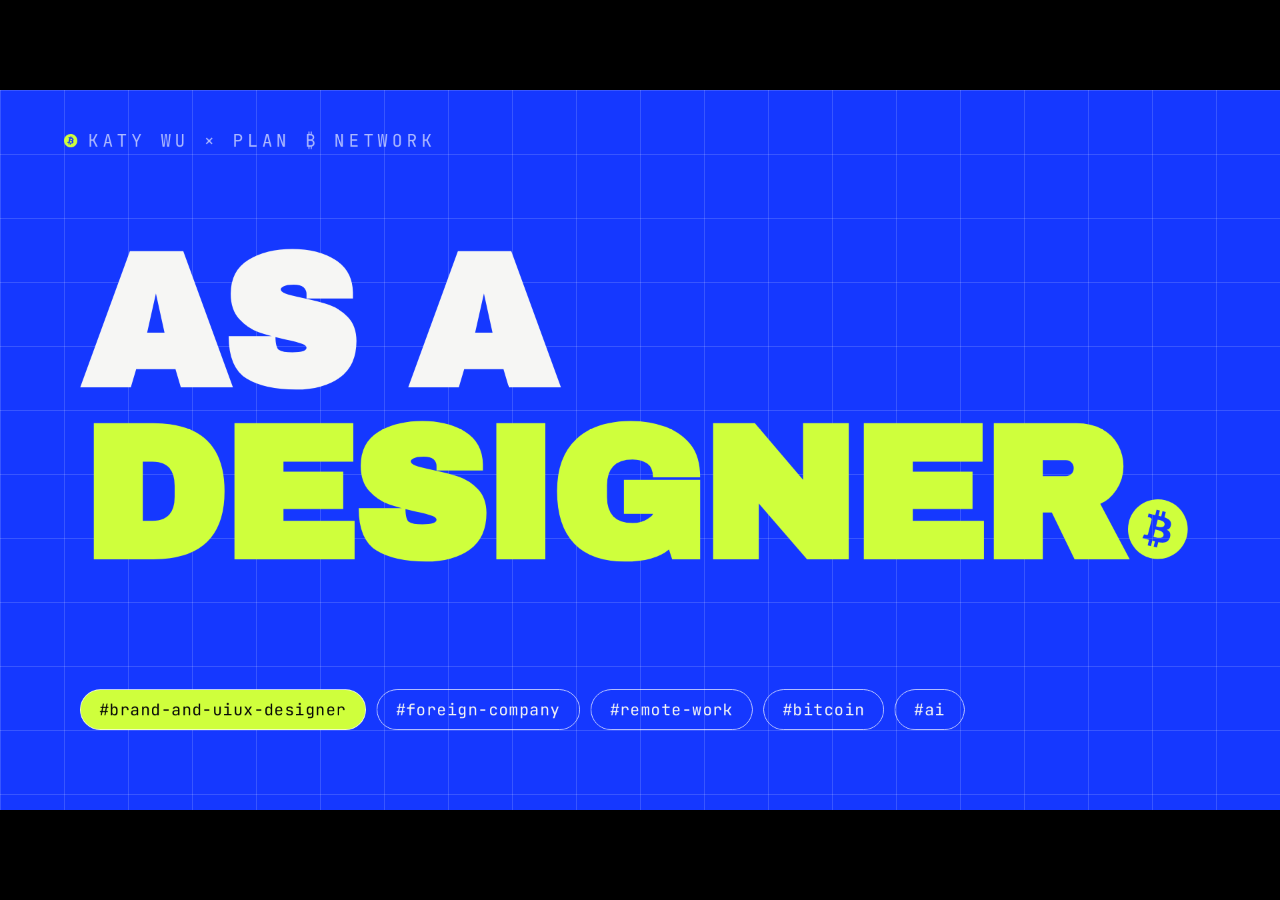
==== deck.html @ cfa52c99 "Slide 40: black background; tighten question line spacing Co-Authored-By: Claude Sonnet 4.6 <noreply" ====
<!DOCTYPE html><html lang="en"><head>


<meta charset="utf-8">
<title>Katy — University Talk</title>
<meta name="viewport" content="width=1920, initial-scale=1">
<link rel="preconnect" href="https://fonts.googleapis.com">
<link rel="preconnect" href="https://fonts.gstatic.com" crossorigin="">
<link href="https://fonts.googleapis.com/css2?family=Archivo:wght@400;500;600;700;800;900&amp;family=Archivo+Black&amp;family=Space+Grotesk:wght@400;500;600;700&amp;family=JetBrains+Mono:wght@400;500;600&amp;display=swap" rel="stylesheet">
<script src="deck-stage.js"></script>

<script type="application/json" id="speaker-notes">[
  "Cover. Hold a beat. 'Hey everyone — As a designer. That's the whole brief tonight.' Tags below = the map. ~30s.",
  "Self intro. BA TW → MA UK → PlanB. Brand + Web. Half my coworkers I've never met IRL. <90s.",
  "You've seen the work. Three pieces. Don't sell — just orient so they know what I mean later. ~60s.",
  "The map. Four chapters + closing. Q break at end of each. Set the contract.",
  "",
  "The logo question. Every family dinner. Rhetorical — hold a beat, let the audience feel it.",
  "台電 + 聶永真. NT$960K. It's not the logo — it's the rulebook. Leave time for the reaction.",
  "小米 + 原研哉. NT$8M. Square to round. Got roasted. Still — it's the system, not the shape.",
  "PlanB walkthrough. Remind: no photos please. Show real thing: colour, type, grid, photography.",
  "What I actually make — brand work only. Walk each row. Give examples from PlanB.",
  "Setup: UI / UX / UIUX — same or different? Let someone answer before revealing.",
  "The websites you use. Point at the four cards. 'Someone designed every one of these.'",
  "PlanB UIUX system. Component library, colour tokens, spacing. Show product UI.",
  "Project end to end. 7 steps. Point at each arrow: that's a meeting.",
  "Real project. Brief → concept → ship. Show the actual artefact.",
  "UIUX daily reality. 5 steps. Point 3 (engineer sync) usually gets a reaction.",
  "Relationship map. I'm in the centre. PM at top. All roads lead through the designer.",
  "Person 01 — PM. Most meetings, most opinions. Learn their taste first.",
  "Person 02 — Marketing. Loudest internal client. Always urgent. Template library is your peace.",
  "好看 ≠ 有用. High-traffic ugly vs beautiful no-click. Which would you ship?",
  "Person 03 — Engineers. Logic-first. Don't argue taste — argue data, function, outcome.",
  "Sandwich method. Demo both versions out loud. Pause — let them absorb.",
  "Ch.01 recap. Match chapter theme — what designers ACTUALLY do. Three lines. Read each, pause. Bridge to Ch.02.",
  "Q break Ch.01. ~5 min. Prompt: what surprised you most?",
  "",
  "Team scattered. Name the countries. 'Half my coworkers I've never met in person.' Let that land.",
  "Setup question. 'How good does your English actually need to be?' Pause. Let someone answer.",
  "Clear beats fluent. This is the relief slide. Precision over pretty sentences.",
  "3 tips. Walk each one. Tip 3 (How are you?) usually surprises people.",
  "",
  "The Good 01. You can push back. Frame it right — suggestion + reasoning.",
  "The Good 02. Work-life balance is real. 2am story gets a laugh.",
  "The Good 03. Treated as adult. Autonomy = responsibility. Both sides.",
  "The Hard 01. 'Sounds interesting' = fix this. Share the professor story.",
  "",
  "The Hard 02. Self-discipline. Log everything. Solutions, not problems.",
  "The Hard 03. Buffer deadlines. 'Soon' is not a time.",
  "Remote 3 types. Let students identify which they want.",
  "My day. Walk the timeline. 7 real hours but the schedule is yours.",
  "Quiz. Raise hands. 5 questions. No shame in any answer.",
  "Local vs foreign. No better or worse — only fit.",
  "Interview reality. Portfolio gets you in the room. Personality keeps you there.",
  "Red flags — both ways. You're interviewing them too.",
  "Treat yourself like a company. Always-on reputation. Bridge to Ch.03.",
  "Q break Ch.02. English, culture, remote life, interviews. 5-8 min.",
  "Ch.02 recap. Three takeaways. Bridge to Bitcoin.",
  "The price question. Rhetorical. Hold a beat.",
  "Bitcoin education. Not trading. Not financial advice. Full stop.",
  "Setup question. Can you learn Bitcoin there? Let someone guess.",
  "Yes — design forces it. You design what you must understand.",
  "Before/After. Honest. 'Enough to design, not enough to teach.'",
  "Design = translation. Bitcoin desperately needs this. All industries do.",
  "ELI5. Give the prompt out loud. Encourage them to use it tonight.",
  "Culture beats knowledge. Knowing their values beats knowing the protocol.",
  "Culture cards. Walk each card. The hate list usually gets a reaction.",
  "My real position. You don't need to love it. Curiosity is enough.",
  "Q break Ch.03. This one runs long. 5-8 min.",
  "Ch.03 recap. Three takeaways. Bridge to AI.",
  "The AI question. Setup. Every talk gets asked this.",
  "Augment not replace. This is the thesis. Let it breathe.",
  "Where AI appears. 4 areas. Give PlanB examples.",
  "Where AI doesn't go. Review still needs taste. Top 10% is yours.",
  "Companies move slow. Consistency requirement. Your personal stack is different.",
  "My workflow intro. Three buckets: image, video, web.",
  "Image before/after. Speed difference is the wow — hours to minutes.",
  "Image workflow. Claude → Freepik → Photoshop. Simple pipeline.",
  "Image tools. Key point: generated images can't be edited directly.",
  "Video before/after. Days to hours. Node-based is the unlock.",
  "Video workflow. Storyboard first. One node per scene.",
  "Video tools. Kling for motion. Record your own voice. Simple edit.",
  "Web before/after. Designer builds the whole site now.",
  "Web workflow. Three steps. Google Stitch → Claude Code → Figma.",
  "Claude Code steps. Order matters. Plan mode first — always.",
  "Skills + rules. No !important — future maintenance hell.",
  "Other tools. Claude.ai for drafts, Replit for deploy.",
  "Strong vs weak. The bottom 30% is AI. The top 10% is still you.",
  "Brand .md. This is the designer's leverage. Breaks the bad-slide loop.",
  "Taste is the moat. Curation, not generation. Let it sit.",
  "4 prompts. Read each out loud. Ask if anyone wants to try one now.",
  "Warning. The hard truth. Outsource thinking and you stop growing.",
  "If I were you. Pick three tools. Use them daily for one month.",
  "Q break Ch.04. Biggest Q break. 10 min. Don't rush it.",
  "Ch.04 recap. Three takeaways. Bridge to conclusion.",
  "22yo opener. Quiet slide. Slow down. Let the mood shift.",
  "Skills that compound. Money slide for career-minded students. Slow down here.",
  "Compound skills. Software depreciates. Thinking doesn't.",
  "Learn to write. Thinking receipt. Back to async rule.",
  "Build in public. Process not product. One share changes things.",
  "Be findable. Portfolio + presence + site. Google test.",
  "Kindness. Design world is small. Nobody goes far alone.",
  "Open Q&A. Ira Glass quote. Biggest permission to ask anything.",
  "Thank you. Sincere. No more slides after this. Let it breathe.",
  "Contact. Leave it up while you wrap. Invite them to reach out."
]</script>

<link rel="stylesheet" href="style.css">

<style id="deck-stage-print-page">@page { size: 1920px 1080px; margin: 0; } @media print { html, body { margin: 0 !important; padding: 0 !important; background: none !important; overflow: visible !important; height: auto !important; } * { -webkit-print-color-adjust: exact; print-color-adjust: exact; } }</style><link id="gfont-Manrope" rel="stylesheet" href="https://fonts.googleapis.com/css2?family=Manrope:wght@300;400;500;600;700&amp;display=swap"><link id="gfont-Rubik" rel="stylesheet" href="https://fonts.googleapis.com/css2?family=Rubik:wght@300;400;500;600;700&amp;display=swap"><link id="gfont-Noto-Sans" rel="stylesheet" href="https://fonts.googleapis.com/css2?family=Noto+Sans:wght@300;400;500;600;700&amp;display=swap"></head>

<body data-new-gr-c-s-check-loaded="14.1284.0" data-gr-ext-installed="" style="font-family: &quot;Noto Sans&quot;; cursor: crosshair; background-color: rgb(124, 50, 50);" data-cc-id="cc-1">
<deck-stage width="1920" height="1080" data-cc-id="cc-3">

<!-- ═══════════ 01 · COVER ═══════════ -->
<section class="blue cover" data-label="Cover" data-screen-label="01 Cover" data-om-validate="no_overflowing_text,no_overlapping_text,slide_sized_text" data-deck-slide="0" data-deck-active="">
  <div class="grid-tex"></div>
  <div class="hdr">
    <span class="mark">KATY WU × Plan ₿ Network</span>
    
  </div>
  <div class="body" data-cc-id="cc-2">
    <div style="flex:1;display:flex;flex-direction:column;justify-content:center;">
      <h1 class="display xl" style="margin-top:0;color:var(--ink);">
        AS A<br>
        <span class="hl">DESIGNER<svg viewBox="0 0 24 24" fill="currentColor" style="width:0.32em;height:0.32em;display:inline-block;vertical-align:baseline;margin-left:0.04em;"><path d="M23.638 14.904c-1.602 6.43-8.113 10.34-14.542 8.736C2.67 22.05-1.244 15.525.362 9.105 1.962 2.67 8.475-1.243 14.9.358c6.43 1.605 10.342 8.115 8.738 14.548v-.002zm-6.35-4.613c.24-1.59-.974-2.45-2.64-3.03l.54-2.153-1.315-.33-.525 2.107c-.345-.087-.705-.167-1.064-.25l.526-2.127-1.32-.33-.54 2.165c-.285-.067-.565-.132-.84-.2l-1.815-.45-.35 1.407s.975.225.955.236c.535.136.63.486.615.766l-1.477 5.92c-.075.166-.24.406-.614.314.015.02-.96-.24-.96-.24l-.66 1.51 1.71.426.93.242-.54 2.19 1.32.327.54-2.17c.36.1.705.19 1.05.273l-.51 2.154 1.32.33.545-2.19c2.24.427 3.93.257 4.64-1.774.57-1.637-.03-2.58-1.217-3.196.854-.193 1.5-.76 1.68-1.93h.01zm-3.01 4.22c-.404 1.64-3.157.75-4.05.53l.72-2.9c.896.23 3.757.67 3.33 2.37zm.41-4.24c-.37 1.49-2.662.735-3.405.55l.654-2.64c.744.18 3.137.524 2.75 2.084v.006z"/></svg></span>
      </h1>
    </div>
    <div>
      <div class="tagrow">
        <span class="tag on">#brand-and-uiux-designer</span>
        <span class="tag">#foreign-company</span>
        <span class="tag">#remote-work</span>
        <span class="tag">#bitcoin</span>
        <span class="tag">#ai</span>
      </div>
    </div>
  </div>

</section>

<!-- ═══════════ 02 · SELF INTRO ═══════════ -->
<section data-label="Self intro" data-screen-label="02 Self intro" data-om-validate="no_overflowing_text,no_overlapping_text,slide_sized_text" data-deck-slide="1">
  <div class="grid-dark"></div>
  <div class="hdr"><span class="mark">00 — WHO I AM</span></div>
  <div class="body">
    <h2 class="display sm" style="margin-top: 0;">
      HI, I'M <span class="hl">KATY.</span>
    </h2>
    <div style="flex:1; margin-top: 40px; display:flex; flex-direction:column; justify-content:space-between;">
      <div style="display: grid; grid-template-columns: 100px 1fr auto; gap: 0 40px; align-items: center; padding: 0; flex:1; border-bottom: 1.5px solid var(--rule-strong);">
        <span style="font-family:'JetBrains Mono',monospace; font-size:26px; letter-spacing:0.12em; color:var(--muted); text-transform:uppercase; width:72px; height:72px; border:2.5px solid var(--rule-strong); border-radius:12px; display:flex; align-items:center; justify-content:center; flex-shrink:0;">BA</span>
        <span style="font-family:'Archivo Black',sans-serif; font-size:52px; line-height:1; letter-spacing:-0.02em; text-transform:uppercase;">Digital Design / Commercial Design</span>
        <span style="display:flex; align-items:center; gap:14px; font-family:'JetBrains Mono',monospace; font-size:26px; letter-spacing:0.1em; color:var(--muted); text-transform:uppercase;"><span style="display:inline-block;width:40px;height:26px;flex-shrink:0;border-radius:3px;overflow:hidden;"><svg xmlns="http://www.w3.org/2000/svg" viewBox="0 0 30 20" width="100%" height="100%" preserveAspectRatio="xMidYMid meet"><rect width="30" height="20" fill="#FE0000"/><rect width="15" height="10" fill="#003580"/><polygon fill="#fff" points="7.5,1.5 8.04,2.97 9.25,1.97 8.99,3.52 10.53,3.25 9.53,4.46 11,5 9.53,5.54 10.53,6.75 8.99,6.49 9.25,8.03 8.04,7.03 7.5,8.5 6.96,7.03 5.75,8.03 6.02,6.49 4.47,6.75 5.47,5.54 4,5 5.47,4.46 4.47,3.25 6.02,3.52 5.75,1.97 6.96,2.97"/><circle cx="7.5" cy="5" r="2" fill="#fff"/></svg></span>Taiwan</span>
      </div>
      <div style="display: grid; grid-template-columns: 100px 1fr auto; gap: 0 40px; align-items: center; padding: 0; flex:1; border-bottom: 1.5px solid var(--green);">
        <span style="font-family:'JetBrains Mono',monospace; font-size:26px; letter-spacing:0.12em; color:var(--muted); text-transform:uppercase; width:72px; height:72px; border:2.5px solid var(--rule-strong); border-radius:12px; display:flex; align-items:center; justify-content:center; flex-shrink:0;">MA</span>
        <span style="font-family:'Archivo Black',sans-serif; font-size:52px; line-height:1; letter-spacing:-0.02em; text-transform:uppercase;">Graphic Design</span>
        <span style="display:flex; align-items:center; gap:14px; font-family:'JetBrains Mono',monospace; font-size:26px; letter-spacing:0.1em; color:var(--muted); text-transform:uppercase;"><span style="display:inline-block;width:40px;height:26px;flex-shrink:0;border-radius:3px;overflow:hidden;"><svg xmlns="http://www.w3.org/2000/svg" viewBox="0 0 60 30" width="100%" height="100%" preserveAspectRatio="xMidYMid meet"><defs><clipPath id="uj1"><path d="M30,15h30v15zv15h-30zh-30v-15zv-15h30z"/></clipPath></defs><rect width="60" height="30" fill="#012169"/><path d="M0,0l60,30M60,0L0,30" stroke="#fff" stroke-width="6"/><path d="M0,0l60,30M60,0L0,30" stroke="#C8102E" stroke-width="4" clip-path="url(#uj1)"/><path d="M30,0v30M0,15h60" stroke="#fff" stroke-width="10"/><path d="M30,0v30M0,15h60" stroke="#C8102E" stroke-width="6"/></svg></span>UK</span>
      </div>
      <div style="display: grid; grid-template-columns: 100px 1fr auto; gap: 0 40px; align-items: center; padding: 0; flex:1; border-bottom: 1.5px solid var(--rule-strong);">
        <span style="font-family:'JetBrains Mono',monospace; font-size:26px; letter-spacing:0.12em; color:var(--muted); text-transform:uppercase; width:72px; height:72px; border:2.5px solid var(--rule-strong); border-radius:12px; display:flex; align-items:center; justify-content:center; flex-shrink:0;">01</span>
        <span style="font-family:'Archivo Black',sans-serif; font-size:52px; line-height:1; letter-spacing:-0.02em; text-transform:uppercase;">Brand and UIUX Designer</span>
        <img src="assets/p2-1.svg" style="height:36px;">
      </div>
      <div style="display: grid; grid-template-columns: 100px 1fr auto; gap: 0 40px; align-items: center; padding: 0; flex:1;">
        <span style="font-family:'JetBrains Mono',monospace; font-size:26px; letter-spacing:0.12em; color:var(--green); text-transform:uppercase; width:72px; height:72px; border:2.5px solid var(--green); border-radius:12px; display:flex; align-items:center; justify-content:center; flex-shrink:0;">Now</span>
        <span style="font-family:'Archivo Black',sans-serif; font-size:52px; line-height:1; letter-spacing:-0.02em; text-transform:uppercase;">Designer</span>
        <img src="assets/p2-2.svg" style="height:36px;">
      </div>
    </div>
  </div>

</section>


<!-- ═══════════ 03 · YOU'VE SEEN THE WORK ═══════════ -->
<section data-label="The work" data-screen-label="03 The work" data-om-validate="no_overflowing_text,no_overlapping_text,slide_sized_text">
  <div class="grid-dark"></div>
  <div class="hdr"><span class="mark">00 — RECENT WORK</span></div>
  <div class="body">
    <h2 class="display sm" style="margin-top: 28px;">
      MAYBE YOU'VE SEEN<br>
      THE <span class="hl">WORK.</span>
    </h2>
    <div style="margin-top:40px; border-radius:12px; overflow:hidden;">
      <img src="assets/p3.png" style="width:100%; height:auto; display:block;">
    </div>
  </div>

</section>

<!-- ═══════════ 04 · FIVE TAGS / MAP ═══════════ -->
<section data-label="Map" data-screen-label="04 Map" data-om-validate="no_overflowing_text,no_overlapping_text,slide_sized_text" data-deck-slide="2">
  <div class="grid-dark"></div>
  <div class="hdr"><span class="mark">00 — MAP</span></div>
  <div class="body">
    <h2 class="display" style="margin-top: 0; font-size: 130px;">
      THE <span class="hl">MAP.</span>
    </h2>
    <div class="cards c3" style="margin-top: 32px; flex: 1; grid-template-rows: 1fr 1fr; align-items: stretch;">
      <div class="card" style="align-items:center; text-align:center; justify-content:center;"><div class="n">/ CH 01</div><h4 style="font-size:52px;">What Designer<br>actually do?</h4></div>
      <div class="card" style="align-items:center; text-align:center; justify-content:center;"><div class="n">/ CH 02</div><h4 style="font-size:52px;">Foreign Company &amp; Remote Work</h4></div>
      <div class="card" style="align-items:center; text-align:center; justify-content:center;"><div class="n">/ CH 03</div><h4 style="font-size:52px;">Bitcoin</h4></div>
      <div class="card" style="align-items:center; text-align:center; justify-content:center;"><div class="n">/ CH 04</div><h4 style="font-size:52px;">AI</h4></div>
      <div class="card" style="align-items:center; text-align:center; justify-content:center;"><div class="n">/ CH 05</div><h4 style="font-size:52px;">Conclusion</h4></div>
      <div class="card" style="background: var(--green); border-color: var(--green); align-items:center; text-align:center; justify-content:center;">
        <div class="n" style="color: var(--black); opacity: 0.7;">/ Q&amp;A</div>
        <h4 style="color: var(--black); font-size:52px;">After each chapter</h4>
      </div>
    </div>
  </div>

</section>


<!-- ═══════════ 05 · CH01 DIVIDER ═══════════ -->
<section class="blue divider" data-label="Ch01 Divider" data-screen-label="05 Ch01 — Brand &amp; UIUX" data-om-validate="no_overflowing_text,no_overlapping_text,slide_sized_text">
  <div class="grid-tex"></div>
  <div class="hdr"><span class="mark">CH 01 — BRAND &amp; UIUX DESIGNER</span></div>
  <div class="body" style="padding-top:140px; padding-bottom:140px;">
    <div class="big-num" style="font-size:380px;">01</div>
    <h2 class="big-ti" style="font-size:170px;">What Designer<br><span class="hl">actually do?</span></h2>
  </div>
</section>

<!-- ═══════════ 06 · SO YOU MAKE LOGOS ═══════════ -->
<section data-label="So you make logos" data-screen-label="06 So you make logos" data-om-validate="no_overflowing_text,no_overlapping_text,slide_sized_text">
  <div class="grid-dark"></div>
  <div class="hdr"><span class="mark">01 — BRAND DESIGNER</span></div>
  <div class="body" style="justify-content:center;">
    <div class="quote">"So… you make <span class="hl">logos?"</span></div>
    <div class="quote-attr">If you think brand is only a logo — let me show you two real examples.</div>
  </div>
</section>

<!-- ═══════════ 07 · 台電 REBRAND ═══════════ -->
<section data-label="Taiwan Power rebrand" data-screen-label="07 台電 rebrand" data-om-validate="no_overflowing_text,no_overlapping_text,slide_sized_text">
  <div class="grid-dark"></div>
  <div class="hdr"><span class="mark">01 — CASE STUDY 01</span></div>
  <div class="body">
    <div class="twocol" style="margin-top:0; flex:1; align-items:center;">
      <div style="aspect-ratio:4/3; border-radius:8px; overflow:hidden;">
        <img src="assets/p8.jpg" style="width:100%; height:100%; object-fit:cover; display:block; transform:scale(1.3); transform-origin:center center;">
      </div>
      <div style="display:flex; flex-direction:column; justify-content:center; gap:16px;">
        <div style="font-family:'JetBrains Mono',monospace; font-size:26px; letter-spacing:0.2em; color:var(--muted); text-transform:uppercase;">Taiwan Power Company</div>
        <h3 style="font-family:'Archivo Black',sans-serif; font-size:90px; line-height:0.92; letter-spacing:-0.03em; margin:0; text-transform:uppercase;">聶永真</h3>
        <div style="font-family:'Archivo Black',sans-serif; font-size:64px; line-height:1; letter-spacing:-0.02em; color:var(--green);">NT$960,000</div>
        <p style="font-size:30px; line-height:1.4; color:var(--muted); max-width:680px;">People are still arguing about this — why does changing a typeface cost that much?</p>
      </div>
    </div>
  </div>
</section>

<!-- ═══════════ 08 · 小米 REBRAND ═══════════ -->
<section data-label="Xiaomi rebrand" data-screen-label="08 小米 rebrand" data-om-validate="no_overflowing_text,no_overlapping_text,slide_sized_text">
  <div class="grid-dark"></div>
  <div class="hdr"><span class="mark">01 — CASE STUDY 02</span></div>
  <div class="body">
    <div class="twocol" style="margin-top:0; flex:1; align-items:center;">
      <div style="aspect-ratio:4/3; border-radius:8px; overflow:hidden;">
        <img src="assets/p9.jpg" style="width:100%; height:100%; object-fit:cover; display:block;">
      </div>
      <div style="display:flex; flex-direction:column; justify-content:center; gap:16px;">
        <div style="font-family:'JetBrains Mono',monospace; font-size:26px; letter-spacing:0.2em; color:var(--muted); text-transform:uppercase;">Xiaomi</div>
        <h3 style="font-family:'Archivo Black',sans-serif; font-size:90px; line-height:0.92; letter-spacing:-0.03em; margin:0; text-transform:uppercase;">原研哉</h3>
        <div style="font-family:'Archivo Black',sans-serif; font-size:64px; line-height:1; letter-spacing:-0.02em; color:var(--green);">NT$8,000,000</div>
        <p style="font-size:30px; line-height:1.4; color:var(--muted); max-width:680px;">You went from a square to a rounded corner and charged NT$8,000,000 — nobody understands why.</p>
      </div>
    </div>
  </div>
</section>

<!-- ═══════════ 09 · PLANB BRAND WALKTHROUGH ═══════════ -->
<section data-label="PlanB brand walkthrough" data-screen-label="09 PlanB brand" data-om-validate="no_overflowing_text,no_overlapping_text,slide_sized_text">
  <div class="grid-dark"></div>
  <div class="hdr"><span class="mark">01 — PLAN ₿ NETWORK</span></div>
  <div class="body">
    <h2 class="display sm" style="margin-top:0;">Plan <span class="hl">₿</span> Brand System</h2>
    <div style="flex:1; min-height:0; margin-top:32px; border-radius:12px; overflow:hidden;">
      <img src="assets/p10.png" style="width:100%; height:100%; object-fit:cover; display:block;">
    </div>
  </div>
</section>

<!-- ═══════════ 10 · WHAT I ACTUALLY MAKE ═══════════ -->
<section data-label="What I actually make" data-screen-label="10 What I actually make" data-om-validate="no_overflowing_text,no_overlapping_text,slide_sized_text">
  <div class="grid-dark"></div>
  <div class="hdr"><span class="mark">01 — BRAND DESIGNER</span></div>
  <div class="body">
    <h2 class="display sm" style="margin-top:0;">What I actually <span class="hl">make.</span></h2>
    <div style="flex:1; margin-top:36px; border-top:1.5px solid var(--rule-strong); display:grid; grid-template-columns:1fr 1fr; grid-template-rows:repeat(3,1fr);">
      <div style="padding:32px 40px 32px 0; border-bottom:1.5px solid var(--rule); border-right:1.5px solid var(--rule); display:flex; align-items:center;">
        <span style="font-family:'Archivo Black',sans-serif; font-size:52px; line-height:1; letter-spacing:-0.015em; text-transform:uppercase;"><span class="hl">Brand guidelines（LOGO）</span></span>
      </div>
      <div style="padding:32px 0 32px 60px; border-bottom:1.5px solid var(--rule); display:flex; align-items:center;">
        <span style="font-family:'Archivo Black',sans-serif; font-size:52px; line-height:1; letter-spacing:-0.015em; text-transform:uppercase;"><span class="hl">Poster &amp; flyer</span></span>
      </div>
      <div style="padding:32px 40px 32px 0; border-bottom:1.5px solid var(--rule); border-right:1.5px solid var(--rule); display:flex; align-items:center;">
        <span style="font-family:'Archivo Black',sans-serif; font-size:52px; line-height:1; letter-spacing:-0.015em; text-transform:uppercase;"><span class="hl">Banner &amp; social</span></span>
      </div>
      <div style="padding:32px 0 32px 60px; border-bottom:1.5px solid var(--rule); display:flex; align-items:center;">
        <span style="font-family:'Archivo Black',sans-serif; font-size:52px; line-height:1; letter-spacing:-0.015em; text-transform:uppercase;"><span class="hl">Presentation deck</span></span>
      </div>
      <div style="padding:32px 40px 32px 0; border-right:1.5px solid var(--rule); display:flex; align-items:center;">
        <span style="font-family:'Archivo Black',sans-serif; font-size:52px; line-height:1; letter-spacing:-0.015em; text-transform:uppercase;">Illustration</span>
      </div>
      <div style="padding:32px 0 32px 60px; display:flex; align-items:center;">
        <span style="font-family:'Archivo Black',sans-serif; font-size:52px; line-height:1; letter-spacing:-0.015em; text-transform:uppercase;">Campaign visual</span>
      </div>
    </div>
  </div>
</section>

<!-- ═══════════ 11 · UIUX QUESTION ═══════════ -->
<section data-label="UIUX question" data-screen-label="11 UIUX?" data-om-validate="no_overflowing_text,no_overlapping_text,slide_sized_text">
  <div class="grid-dark"></div>
  <div class="hdr"><span class="mark">01 — UIUX DESIGNER</span></div>
  <div class="body" style="justify-content:center;">
    <div class="quote">What does a <span class="hl">UIUX</span><br>designer actually do?</div>
    <div class="quote-attr"></div>
  </div>
</section>


<!-- ═══════════ 12 · WEB PAGES ═══════════ -->
<section data-label="Web pages you see" data-screen-label="12 Web pages" data-om-validate="no_overflowing_text,no_overlapping_text,slide_sized_text">
  <div class="grid-dark"></div>
  <div class="hdr"><span class="mark">01 — UIUX DESIGNER</span></div>
  <div class="body">
    <h2 class="display sm" style="margin-top:0;">The web you <span class="hl">use every day.</span></h2>
    <div style="flex:1; margin-top:36px; display:grid; grid-template-columns:1fr 1fr; gap:24px;">
      <div style="border-radius:12px; overflow:hidden;">
        <img src="assets/p12-1.png" style="width:100%; height:100%; object-fit:contain; background:#050607; display:block;">
      </div>
      <div style="border-radius:12px; overflow:hidden;">
        <img src="assets/p12-2.png" style="width:100%; height:100%; object-fit:contain; background:#050607; display:block;">
      </div>
    </div>
  </div>
</section>
<!-- ═══════════ 13 · PLANB UIUX SYSTEM ═══════════ -->
<section data-label="PlanB UIUX system" data-screen-label="13 PlanB UIUX" data-om-validate="no_overflowing_text,no_overlapping_text,slide_sized_text">
  <div class="grid-dark"></div>
  <div class="hdr"><span class="mark">01 — DESIGN SYSTEM</span></div>
  <div class="body">
    <h2 class="display sm" style="margin-top:0;">Plan <span class="hl">₿</span> Design System</h2>
    <div style="flex:1; margin-top:32px; border-radius:12px; overflow:hidden;">
      <img src="assets/p13.png" style="width:100%; height:100%; object-fit:contain; background:#050607; display:block;">
    </div>
  </div>
</section>

<!-- ═══════════ 14 · UIUX DAILY WORK ═══════════ -->
<section data-label="UIUX daily work" data-screen-label="14 UIUX daily" data-om-validate="no_overflowing_text,no_overlapping_text,slide_sized_text">
  <div class="grid-dark"></div>
  <div class="hdr"><span class="mark">01 — UIUX DESIGNER</span></div>
  <div class="body">
    <h2 class="display sm" style="margin-top:0;">What I actually <span class="hl">do.</span></h2>
    <div style="flex:1; margin-top:36px; border-top:1.5px solid var(--rule-strong); display:grid; grid-template-columns:1fr 1fr; grid-template-rows:repeat(3,1fr);">
      <div style="padding:32px 40px 32px 0; border-bottom:1.5px solid var(--rule); border-right:1.5px solid var(--rule); display:flex; align-items:center;">
        <span style="font-family:'Archivo Black',sans-serif; font-size:52px; line-height:1; letter-spacing:-0.015em; text-transform:uppercase;"><span class="hl">App &amp; web design</span></span>
      </div>
      <div style="padding:32px 0 32px 60px; border-bottom:1.5px solid var(--rule); display:flex; align-items:center;">
        <span style="font-family:'Archivo Black',sans-serif; font-size:52px; line-height:1; letter-spacing:-0.015em; text-transform:uppercase;"><span class="hl">Prototype</span></span>
      </div>
      <div style="padding:32px 40px 32px 0; border-bottom:1.5px solid var(--rule); border-right:1.5px solid var(--rule); display:flex; align-items:center;">
        <span style="font-family:'Archivo Black',sans-serif; font-size:52px; line-height:1; letter-spacing:-0.015em; text-transform:uppercase;"><span class="hl">Visual design</span></span>
      </div>
      <div style="padding:32px 0 32px 60px; border-bottom:1.5px solid var(--rule); display:flex; align-items:center;">
        <span style="font-family:'Archivo Black',sans-serif; font-size:52px; line-height:1; letter-spacing:-0.015em; text-transform:uppercase;">Dev handoff</span>
      </div>
      <div style="padding:32px 40px 32px 0; border-right:1.5px solid var(--rule); display:flex; align-items:center;">
        <span style="font-family:'Archivo Black',sans-serif; font-size:52px; line-height:1; letter-spacing:-0.015em; text-transform:uppercase;">User testing</span>
      </div>
      <div style="padding:32px 0 32px 60px; display:flex; align-items:center;">
        <span style="font-family:'Archivo Black',sans-serif; font-size:52px; line-height:1; letter-spacing:-0.015em; text-transform:uppercase;">Ship &amp; track</span>
      </div>
    </div>
  </div>
</section>


<!-- ═══════════ 15 · PROJECT END TO END ═══════════ -->
<section data-label="Project end to end" data-screen-label="15 Project end to end" data-om-validate="no_overflowing_text,no_overlapping_text,slide_sized_text">
  <div class="grid-dark"></div>
  <div class="hdr"><span class="mark">01 — PROJECT FLOW</span></div>
  <div class="body">
    <h2 class="display sm" style="margin-top:0;">A project, <span class="hl">end to end.</span></h2>
    <div style="flex:1; display:flex; flex-direction:column; justify-content:center; gap:48px; margin-top:20px;">
      <div class="timeline">
        <div class="step"><div class="s-n">01</div><h5>Brief</h5><p>Goal, audience, constraints</p></div>
        <div class="step"><div class="s-n">02</div><h5>Research</h5><p>Patterns, competitors, user context</p></div>
        <div class="step"><div class="s-n">03</div><h5>Concepts</h5><p>2–3 directions, rough and fast</p></div>
        <div class="step"><div class="s-n">04</div><h5>Review</h5><p>Present to PM, collect feedback</p></div>
        <div class="step"><div class="s-n">05</div><h5>Iterate</h5><p>Refine, tighten details</p></div>
        <div class="step highlight"><div class="s-n">06</div><h5>Ship</h5><p>Handoff to dev, go live</p></div>
        <div class="step"><div class="s-n">07</div><h5>Measure</h5><p>Track metrics, feed back in</p></div>
      </div>
      <div style="font-family:'JetBrains Mono',monospace; font-size:26px; letter-spacing:0.14em; color:var(--muted); text-transform:uppercase;">"every arrow is a meeting."</div>
    </div>
  </div>
</section>

<!-- ═══════════ 16 · REAL PROJECT EXAMPLE ═══════════ -->
<section data-label="Real project example" data-screen-label="16 Real project" data-om-validate="no_overflowing_text,no_overlapping_text,slide_sized_text">
  <div class="grid-dark"></div>
  <div class="hdr"><span class="mark">01 — CASE STUDY</span></div>
  <div class="body">
    <h2 class="display sm" style="margin-top:0;">A real <span class="hl">project.</span></h2>
    <div style="flex:1; margin-top:32px; display:grid; grid-template-columns:repeat(4,1fr); gap:16px;">
      <div style="background:linear-gradient(135deg,#0d0d0d,#111); border:1.5px solid var(--green); border-radius:8px; display:flex; flex-direction:column; padding:28px; gap:24px;">
        <span style="font-family:'JetBrains Mono',monospace; font-size:20px; letter-spacing:.14em; color:var(--green); text-transform:uppercase; flex-shrink:0;">Brief</span>
        <div style="flex:1; display:flex; align-items:center;">
          <p style="font-family:'Space Grotesk',sans-serif; font-size:26px; line-height:1.5; color:var(--ink);">Make a course thumbnail for a bitcoin mining course for beginners</p>
        </div>
      </div>
      <div style="background:linear-gradient(135deg,#0d0d0d,#111); border:1.5px solid var(--rule); border-radius:8px; display:flex; flex-direction:column; padding:28px; gap:16px; overflow:hidden;">
        <span style="font-family:'JetBrains Mono',monospace; font-size:20px; letter-spacing:.14em; color:var(--muted); text-transform:uppercase; flex-shrink:0;">Concept</span>
        <div style="flex:1; min-height:0; overflow:hidden; border-radius:4px;">
          <img src="assets/p16-1.png" style="width:100%; height:100%; object-fit:contain; background:#050607; display:block;">
        </div>
      </div>
      <div style="background:linear-gradient(135deg,#0d0d0d,#111); border:1.5px solid var(--rule); border-radius:8px; display:flex; flex-direction:column; padding:28px; gap:16px; overflow:hidden;">
        <span style="font-family:'JetBrains Mono',monospace; font-size:20px; letter-spacing:.14em; color:var(--muted); text-transform:uppercase; flex-shrink:0;">Iterate</span>
        <div style="flex:1; min-height:0; overflow:hidden; border-radius:4px;">
          <img src="assets/p16-2.png" style="width:100%; height:100%; object-fit:contain; background:#050607; display:block;">
        </div>
      </div>
      <div style="background:rgba(207,255,60,0.06); border:1.5px solid var(--green); border-radius:8px; display:flex; flex-direction:column; padding:28px; gap:16px; overflow:hidden;">
        <span style="font-family:'JetBrains Mono',monospace; font-size:20px; letter-spacing:.14em; color:var(--green); text-transform:uppercase; flex-shrink:0;">Ship</span>
        <div style="flex:1; min-height:0; overflow:hidden; border-radius:4px;">
          <img src="assets/p16-3.png" style="width:100%; height:100%; object-fit:contain; background:rgba(207,255,60,0.02); display:block;">
        </div>
      </div>
    </div>
  </div>
</section>
<!-- ═══════════ 17 · WHO I TALK TO ═══════════ -->
<section class="blue" data-label="Who I talk to" data-screen-label="17 Who I talk to" data-om-validate="no_overflowing_text,no_overlapping_text,slide_sized_text">
  <div class="grid-tex"></div>
  <div class="hdr"><span class="mark">01 — STAKEHOLDERS</span></div>
  <div class="body">
    <h2 class="display sm" style="margin-top:0; color:var(--ink);">Who I talk to <span class="hl">all day.</span></h2>
    <div class="talkmap">
      <div class="me">ME</div>
      <div class="node n1"><span class="role">Product<br>Manager</span></div>
      <div class="node n2" style="right:12%;"><span class="role">Web<br>Team</span></div>
      <div class="node n3" style="left:12%;"><span class="role">Marketing<br>Team</span></div>
      <div class="node n4" style="right:12%;"><span class="role">Engineers</span></div>
      <div class="node n5" style="left:12%;"><span class="role">Content &amp;<br>Partners</span></div>
      <div class="node n6"><span class="role">Other<br>Leads</span></div>
    </div>
  </div>
</section>

<!-- ═══════════ 18 · PERSON 01 — PM ═══════════ -->
<section data-label="Person 01 PM" data-screen-label="18 Person 01 — PM" data-om-validate="no_overflowing_text,no_overlapping_text,slide_sized_text">
  <div class="grid-dark"></div>
  <div class="hdr"><span class="mark">01 — STAKEHOLDERS</span></div>
  <div class="body" style="justify-content:center;">
    <div style="font-family:'JetBrains Mono',monospace; font-size:26px; letter-spacing:0.22em; color:var(--muted); text-transform:uppercase; margin-bottom:32px;">Person 01</div>
    <h2 class="display sm">Product <span class="hl">Manager</span></h2>
    <div style="width:80px; height:3px; background:var(--rule-strong); margin:44px 0;"></div>
    <p style="font-family:'Archivo Black',sans-serif; font-size:48px; line-height:1.15; letter-spacing:-0.02em; text-transform:uppercase; max-width:1200px;">Your <span class="hl">most important</span> working relationship. Learn their <span class="hl">taste</span> before anything else.</p>
  </div>
</section>

<!-- ═══════════ 19 · PERSON 02 — MARKETING ═══════════ -->
<section data-label="Person 02 Marketing" data-screen-label="19 Person 02 — Marketing" data-om-validate="no_overflowing_text,no_overlapping_text,slide_sized_text">
  <div class="grid-dark"></div>
  <div class="hdr"><span class="mark">01 — STAKEHOLDERS</span></div>
  <div class="body" style="justify-content:center;">
    <div style="font-family:'JetBrains Mono',monospace; font-size:26px; letter-spacing:0.22em; color:var(--muted); text-transform:uppercase; margin-bottom:32px;">Person 02</div>
    <h2 class="display sm"><span class="hl">Marketing</span></h2>
    <div style="width:80px; height:3px; background:var(--rule-strong); margin:44px 0;"></div>
    <p style="font-family:'Archivo Black',sans-serif; font-size:48px; line-height:1.15; letter-spacing:-0.02em; text-transform:uppercase; max-width:1200px;">Loudest internal client. Always urgent. A shared template library is your peace treaty.</p>
  </div>
</section>

<!-- ═══════════ 20 · ENGLISH QUESTION ═══════════ -->
<section data-label="Looks vs works" data-screen-label="20 好看≠有用" data-om-validate="no_overflowing_text,no_overlapping_text,slide_sized_text">
  <div class="grid-dark"></div>
  <div class="hdr"><span class="mark">01 — DESIGN THINKING</span></div>
  <div class="body">
    <h2 class="display sm" style="margin-top:0;">Looks good <span class="hl">≠</span> works.</h2>
    <div class="twocol" style="margin-top:40px; flex:1; align-items:stretch;">
      <div style="display:flex; flex-direction:column; gap:0;">
        <div style="font-family:'Archivo Black',sans-serif; font-size:36px; letter-spacing:-0.01em; text-transform:uppercase; color:var(--green); text-align:center;">High traffic. Converts.</div>
        <div style="flex:1; min-height:0; border-radius:8px; overflow:hidden; display:flex; align-items:center; justify-content:center; background:#0d0d0d;">
          <img src="assets/p20-1.png" style="max-width:100%; max-height:100%; object-fit:contain; display:block;">
        </div>
      </div>
      <div style="display:flex; flex-direction:column; gap:0;">
        <div style="font-family:'Archivo Black',sans-serif; font-size:36px; letter-spacing:-0.01em; text-transform:uppercase; color:var(--muted); text-align:center;">Looks great. Nobody clicks.</div>
        <div style="flex:1; min-height:0; border-radius:8px; overflow:hidden; display:flex; align-items:center; justify-content:center; background:#0d0d0d;">
          <img src="assets/p20-2.png" style="max-width:75%; max-height:75%; object-fit:contain; display:block;">
        </div>
      </div>
    </div>
  </div>
</section>

<!-- ═══════════ 21 · PERSON 03 — ENGINEERS ═══════════ -->
<section data-label="Person 03 Engineers" data-screen-label="21 Person 03 — Engineers" data-om-validate="no_overflowing_text,no_overlapping_text,slide_sized_text">
  <div class="grid-dark"></div>
  <div class="hdr"><span class="mark">01 — STAKEHOLDERS</span></div>
  <div class="body" style="justify-content:center;">
    <div style="font-family:'JetBrains Mono',monospace; font-size:26px; letter-spacing:0.22em; color:var(--muted); text-transform:uppercase; margin-bottom:32px;">Person 03</div>
    <h2 class="display sm"><span class="hl">Engineers</span></h2>
    <div style="width:80px; height:3px; background:var(--rule-strong); margin:44px 0;"></div>
    <p style="font-family:'Archivo Black',sans-serif; font-size:48px; line-height:1.15; letter-spacing:-0.02em; text-transform:uppercase; max-width:1200px;">Don't argue taste. Argue data, function, and outcome. Logic-first brains respect logic-first reasoning.</p>
  </div>
</section>

<!-- ═══════════ 22 · SANDWICH METHOD ═══════════ -->
<section data-label="Sandwich method" data-screen-label="22 Sandwich method" data-om-validate="no_overflowing_text,no_overlapping_text,slide_sized_text">
  <div class="grid-dark"></div>
  <div class="hdr"><span class="mark">01 — COMMUNICATION</span></div>
  <div class="body">
    <div style="font-family:'JetBrains Mono',monospace; font-size:26px; letter-spacing:0.2em; color:var(--muted); text-transform:uppercase; margin-bottom:20px;">Sandwich Method — 三明治溝通法</div>
    <h2 class="display sm" style="margin-top:0;">Good. Bad. <span class="hl">Good.</span></h2>
    <div class="twocol" style="margin-top:130px; flex:1; align-items:stretch;">
      <div style="border-top:3px solid var(--green); padding-top:32px; display:flex; flex-direction:column; gap:20px;">
        <div style="font-family:'JetBrains Mono',monospace; font-size:24px; letter-spacing:0.2em; color:var(--green); text-transform:uppercase;">/ With Manager</div>
        <p style="font-family:'Space Grotesk',sans-serif; font-size:32px; line-height:1.55; color:var(--ink);">"I like this direction — but I'm worried the icon will confuse users. Want me to try adding a label below?"</p>
      </div>
      <div style="border-top:3px solid var(--green); padding-top:32px; display:flex; flex-direction:column; gap:20px;">
        <div style="font-family:'JetBrains Mono',monospace; font-size:24px; letter-spacing:0.2em; color:var(--green); text-transform:uppercase;">/ With Engineer</div>
        <p style="font-family:'Space Grotesk',sans-serif; font-size:32px; line-height:1.55; color:var(--ink);">"This component is clean — but on mobile it'll squeeze. Want to split the padding into two tokens?"</p>
      </div>
    </div>
  </div>
</section>

<!-- ═══════════ 23 · Q BREAK CH01 ═══════════ -->
<section data-label="Ch01 recap" data-screen-label="23 Ch01 — Recap" data-om-validate="no_overflowing_text,no_overlapping_text,slide_sized_text">
  <div class="grid-dark"></div>
  <div class="hdr"><span class="mark">01 — TAKEAWAYS</span></div>
  <div class="body">
    <h2 class="display sm" style="margin-top:0;">What Designer <span class="hl">actually do?</span></h2>
    <div class="cards c2" style="margin-top:48px; flex:1;">
      <div class="card" style="justify-content:flex-start; gap:28px; padding:48px 52px; position:relative;">
        <div style="position:absolute; top:44px; right:52px; font-family:'Archivo Black',sans-serif; font-size:52px; letter-spacing:-0.02em; color:var(--green);">50%</div>
        <div class="n">/ 01</div>
        <h4 style="font-size:72px;">Design</h4>
        <p style="font-size:30px; line-height:1.5;">Brand or UIUX — you're building systems, not files. Every deliverable connects back to a bigger rulebook.</p>
      </div>
      <div class="card" style="justify-content:flex-start; gap:28px; padding:48px 52px; position:relative;">
        <div style="position:absolute; top:44px; right:52px; font-family:'Archivo Black',sans-serif; font-size:52px; letter-spacing:-0.02em; color:var(--green);">50%</div>
        <div class="n">/ 02</div>
        <h4 style="font-size:72px;">Communication</h4>
        <p style="font-size:30px; line-height:1.5;">Know how to talk to PMs, engineers, and marketing — and bring everyone to the same decision.</p>
      </div>
    </div>
  </div>
</section>
<!-- ═══════════ 24 · CH01 RECAP ═══════════ -->
<section class="green" data-label="Q break Ch01" data-screen-label="24 Q break — Ch01" data-om-validate="no_overflowing_text,no_overlapping_text,slide_sized_text">
  <div class="hdr"><span class="mark">Q BREAK — 01</span></div>
  <div class="body" style="justify-content:center;">
    <h2 class="display sm" style="margin-top:0; color:var(--black);">Questions?</h2>
  </div>
</section>

<!-- ═══════════ 25 · NEW · CH02 DIVIDER ═══════════ -->
<section class="blue divider" data-label="Ch02 Divider" data-screen-label="25 Ch02 — Working Life" data-om-validate="no_overflowing_text,no_overlapping_text,slide_sized_text">
  <div class="grid-tex"></div>
  <div class="hdr"><span class="mark">CH 02 — WORKING LIFE &amp; REMOTE</span></div>
  <div class="body" style="padding-top:140px; padding-bottom:140px;">
    <div class="big-num" style="font-size:380px;">02</div>
    <h2 class="big-ti" style="font-size:170px;">Foreign <span class="hl">Company</span><br>&amp; remote.</h2>
  </div>
</section>
<!-- ═══════════ 26 · A TEAM SCATTERED ═══════════ -->
<section data-label="Team scattered" data-screen-label="26 A team scattered" data-om-validate="no_overflowing_text,no_overlapping_text,slide_sized_text">
  <div class="grid-dark"></div>
  <div class="hdr"><span class="mark">02 — WORKING LIFE</span></div>
  <div class="body">
    <h2 class="display sm" style="margin-top:0;">A team <span class="hl">scattered</span><br>across the world.</h2>
    <div style="flex:1;margin-top:40px;display:flex;flex-direction:column;justify-content:center;gap:24px;">
      <div style="display:flex;gap:20px;flex-wrap:wrap;align-items:center;">
        <span style="font-family:'JetBrains Mono',monospace;font-size:30px;letter-spacing:0.14em;color:var(--green);text-transform:uppercase;">🇫🇷 / France</span>
        <span style="font-family:'Space Grotesk',sans-serif;font-size:28px;color:var(--muted);">Boss + most leads</span>
      </div>
      <div style="display:flex;gap:20px;flex-wrap:wrap;align-items:center;">
        <span style="font-family:'JetBrains Mono',monospace;font-size:30px;letter-spacing:0.14em;color:var(--muted);text-transform:uppercase;">🇮🇹 Italy · 🇮🇳 India · 🇹🇼 Taiwan · 🇲🇽 Mexico · 🇸🇻 El Salvador</span>
      </div>
      <div style="margin-top:16px;font-family:'Archivo Black',sans-serif;font-size:52px;line-height:1.1;letter-spacing:-0.02em;text-transform:uppercase;max-width:1200px;">"Half my coworkers I've <span class="hl">never met</span> in person."</div>
    </div>
  </div>
</section>

<!-- ═══════════ 27 · 好看 ≠ 有用 ═══════════ -->
<section data-label="English question" data-screen-label="27 English — how good?" data-om-validate="no_overflowing_text,no_overlapping_text,slide_sized_text">
  <div class="grid-dark"></div>
  <div class="hdr"><span class="mark">02 — WORKING ENGLISH</span></div>
  <div class="body" style="justify-content:center;">
    <div class="quote">"How good does<br>your English<br>need to <span class="hl">be?"</span></div>
  </div>
</section>

<!-- ═══════════ 28 · CLEAR BEATS FLUENT ═══════════ -->
<section class="green" data-label="Clear beats fluent" data-screen-label="28 Clear &gt; Fluent" data-om-validate="no_overflowing_text,no_overlapping_text,slide_sized_text">
  <div class="hdr"><span class="mark">02 — WORKING ENGLISH</span></div>
  <div class="body" style="justify-content:center;gap:32px;">
    <h2 class="display sm" style="margin-top:0;color:var(--black);">Clear &gt; <span style="text-decoration:underline;text-decoration-color:#003580;">Fluent.</span></h2>
    <p style="font-family:'Archivo Black',sans-serif;font-size:48px;line-height:1.15;letter-spacing:-0.02em;text-transform:uppercase;color:var(--black);max-width:1300px;">Native speakers value precision over pretty sentences. If your idea is clear, you've passed the bar.</p>
  </div>
</section>

<!-- ═══════════ 29 · THREE ENGLISH TIPS ═══════════ -->
<section data-label="Three English tips" data-screen-label="29 3 English tips" data-om-validate="no_overflowing_text,no_overlapping_text,slide_sized_text">
  <div class="grid-dark"></div>
  <div class="hdr"><span class="mark">02 — WORKING ENGLISH</span></div>
  <div class="body">
    <h2 class="display sm" style="margin-top:0;">Three <span class="hl">tips.</span></h2>
    <div style="flex:1; display:flex; align-items:center;">
      <div class="cards c3" style="width:100%;">
        <div class="card">
          <div class="n">/ Tip 01</div>
          <h4>Copy how your teammates write</h4>
          <p>Borrow their phrases. Everyone has go-to patterns.</p>
        </div>
        <div class="card">
          <div class="n">/ Tip 02</div>
          <h4>Use AI to polish, not write</h4>
          <p>Draft it yourself first. Then clean it up.</p>
        </div>
        <div class="card">
          <div class="n">/ Tip 03</div>
          <h4>Have a small talk answer ready</h4>
          <p>Two sentences. Recent and real.</p>
        </div>
      </div>
    </div>
  </div>
</section>

<!-- ═══════════ NEW · THE GOOD — INTRO ═══════════ -->
<section class="blue" data-label="The Good intro" data-screen-label="30 Working abroad — the good" data-om-validate="no_overflowing_text,no_overlapping_text,slide_sized_text">
  <div class="grid-tex"></div>
  <div class="hdr"><span class="mark">02 — WORKING LIFE</span></div>
  <div class="body" style="justify-content:center; gap:28px;">
    <div style="font-family:'JetBrains Mono',monospace; font-size:26px; letter-spacing:0.2em; color:var(--muted-blue); text-transform:uppercase;">Foreign Company</div>
    <h2 class="display sm" style="color:var(--ink);">The <span class="hl">good.</span></h2>
  </div>
</section>

<!-- ═══════════ 30 · THE GOOD 01 ═══════════ -->
<section class="green" data-label="The Good 01" data-screen-label="31 Good — less hierarchy" data-om-validate="no_overflowing_text,no_overlapping_text,slide_sized_text">
  <div class="hdr"><span class="mark">02 — THE GOOD</span></div>
  <div class="body" style="justify-content:center;gap:36px;">
    <div style="font-family:'JetBrains Mono',monospace;font-size:26px;letter-spacing:0.2em;color:rgba(5,6,7,0.5);text-transform:uppercase;">/ Good 01</div>
    <h2 class="display sm" style="margin-top:0;color:var(--black);">Way less <span style="text-decoration:underline;">hierarchy.</span></h2>
    <p style="font-family:'Archivo Black',sans-serif;font-size:44px;line-height:1.15;letter-spacing:-0.02em;text-transform:uppercase;color:var(--black);max-width:1300px;">You can push back on your manager — and you're usually encouraged to. Frame it as a suggestion. Show your reasoning.</p>
  </div>
</section>

<!-- ═══════════ 31 · THE GOOD 02 ═══════════ -->
<section class="green" data-label="The Good 02" data-screen-label="32 Good — work-life balance" data-om-validate="no_overflowing_text,no_overlapping_text,slide_sized_text">
  <div class="hdr"><span class="mark">02 — THE GOOD</span></div>
  <div class="body" style="justify-content:center;gap:36px;">
    <div style="font-family:'JetBrains Mono',monospace;font-size:26px;letter-spacing:0.2em;color:rgba(5,6,7,0.5);text-transform:uppercase;">/ Good 02</div>
    <h2 class="display sm" style="margin-top:0;color:var(--black);">Work-life balance is <span style="text-decoration:underline;">real.</span></h2>
    <p style="font-family:'Archivo Black',sans-serif;font-size:44px;line-height:1.15;letter-spacing:-0.02em;text-transform:uppercase;color:var(--black);max-width:1300px;">Work hard when you're on. When you're off — actually be off. I once logged on at 2am and got called out for it.</p>
  </div>
</section>

<!-- ═══════════ 32 · THE GOOD 03 ═══════════ -->
<section class="green" data-label="The Good 03" data-screen-label="33 Good — treated as adult" data-om-validate="no_overflowing_text,no_overlapping_text,slide_sized_text">
  <div class="hdr"><span class="mark">02 — THE GOOD</span></div>
  <div class="body" style="justify-content:center;gap:36px;">
    <div style="font-family:'JetBrains Mono',monospace;font-size:26px;letter-spacing:0.2em;color:rgba(5,6,7,0.5);text-transform:uppercase;">/ Good 03</div>
    <h2 class="display sm" style="margin-top:0;color:var(--black);">They treat you like an <span style="text-decoration:underline;">adult.</span></h2>
    <p style="font-family:'Archivo Black',sans-serif;font-size:44px;line-height:1.15;letter-spacing:-0.02em;text-transform:uppercase;color:var(--black);max-width:1300px;">They respect your expertise and your time. In return: be accountable. Own your decisions.</p>
  </div>
</section>

<!-- ═══════════ NEW · THE HARD — INTRO ═══════════ -->
<section class="blue" data-label="The Hard intro" data-screen-label="34 Working abroad — the hard" data-om-validate="no_overflowing_text,no_overlapping_text,slide_sized_text">
  <div class="grid-tex"></div>
  <div class="hdr"><span class="mark">02 — WORKING LIFE</span></div>
  <div class="body" style="justify-content:center; gap:28px;">
    <div style="font-family:'JetBrains Mono',monospace; font-size:26px; letter-spacing:0.2em; color:var(--muted-blue); text-transform:uppercase;">Foreign Company</div>
    <h2 class="display sm" style="color:var(--ink);">The <span class="hl">hard.</span></h2>
  </div>
</section>

<!-- ═══════════ 33 · THE HARD 01 ═══════════ -->
<section data-label="The Hard 01" data-screen-label="35 Hard — indirect feedback" data-om-validate="no_overflowing_text,no_overlapping_text,slide_sized_text">
  <div class="grid-dark"></div>
  <div class="hdr"><span class="mark">02 — THE HARD</span></div>
  <div class="body" style="justify-content:center;gap:36px;">
    <div style="font-family:'JetBrains Mono',monospace;font-size:26px;letter-spacing:0.2em;color:var(--muted);text-transform:uppercase;">/ Hard 01</div>
    <h2 class="display sm" style="margin-top:0;">They are very <span class="hl">polite.</span></h2>
    <p style="font-family:'Archivo Black',sans-serif;font-size:44px;line-height:1.15;letter-spacing:-0.02em;text-transform:uppercase;max-width:1300px;">"Sounds interesting." = please change this. My MA professor said "great work" every meeting — then gave me 60%.</p>
  </div>
</section>

<!-- ═══════════ 34 · THE HARD 02 ═══════════ -->
<section data-label="The Hard 02" data-screen-label="36 Hard — self-discipline" data-om-validate="no_overflowing_text,no_overlapping_text,slide_sized_text">
  <div class="grid-dark"></div>
  <div class="hdr"><span class="mark">02 — THE HARD</span></div>
  <div class="body" style="justify-content:center;gap:36px;">
    <div style="font-family:'JetBrains Mono',monospace;font-size:26px;letter-spacing:0.2em;color:var(--muted);text-transform:uppercase;">/ Hard 02</div>
    <h2 class="display sm" style="margin-top:0;">Self-discipline is your <span class="hl">ticket.</span></h2>
    <p style="font-family:'Archivo Black',sans-serif;font-size:44px;line-height:1.15;letter-spacing:-0.02em;text-transform:uppercase;max-width:1300px;">Nobody checks in. Log what you did. Sync regularly. When you have a problem — bring a solution, not just a question.</p>
  </div>
</section>

<!-- ═══════════ 35 · THE HARD 03 ═══════════ -->
<section data-label="The Hard 03" data-screen-label="37 Hard — things move slower" data-om-validate="no_overflowing_text,no_overlapping_text,slide_sized_text">
  <div class="grid-dark"></div>
  <div class="hdr"><span class="mark">02 — THE HARD</span></div>
  <div class="body" style="justify-content:center;gap:36px;">
    <div style="font-family:'JetBrains Mono',monospace;font-size:26px;letter-spacing:0.2em;color:var(--muted);text-transform:uppercase;">/ Hard 03</div>
    <h2 class="display sm" style="margin-top:0;">Things move <span class="hl">slower.</span></h2>
    <p style="font-family:'Archivo Black',sans-serif;font-size:44px;line-height:1.15;letter-spacing:-0.02em;text-transform:uppercase;max-width:1300px;">Buffer every deadline. "I'll get back to you soon" does not mean today. Unexpected things happen more than you expect.</p>
  </div>
</section>

<!-- ═══════════ NEW · REMOTE — INTRO ═══════════ -->
<section class="blue" data-label="Remote intro" data-screen-label="38 Remote work" data-om-validate="no_overflowing_text,no_overlapping_text,slide_sized_text">
  <div class="grid-tex"></div>
  <div class="hdr"><span class="mark">02 — REMOTE WORK</span></div>
  <div class="body" style="justify-content:center; gap:28px;">
    <div style="font-family:'JetBrains Mono',monospace; font-size:26px; letter-spacing:0.2em; color:var(--muted-blue); text-transform:uppercase;">What it actually means</div>
    <h2 class="display sm" style="color:var(--ink);"><span class="hl">Remote</span> work.</h2>
  </div>
</section>

<!-- ═══════════ 36 · REMOTE — THREE TYPES ═══════════ -->
<section data-label="Remote three types" data-screen-label="39 Remote — 3 types" data-om-validate="no_overflowing_text,no_overlapping_text,slide_sized_text">
  <div class="grid-dark"></div>
  <div class="hdr"><span class="mark">02 — REMOTE WORK</span></div>
  <div class="body">
    <h2 class="display sm" style="margin-top:0;">Remote work —<br><span class="hl">3 types.</span></h2>
    <div class="cards c3" style="flex:1;margin-top:36px;">
      <div class="card">
        <div class="n">/ Type 01</div>
        <h4>Local Remote</h4>
        <p>Still an employee. Need a local work permit. Just not in the office.</p>
      </div>
      <div class="card" style="border-color:var(--green);">
        <div class="n">/ Type 02</div>
        <h4>Global Remote</h4>
        <p>Work from anywhere. PlanB is this type. No fixed country required.</p>
      </div>
      <div class="card">
        <div class="n">/ Type 03</div>
        <h4>Freelance</h4>
        <p>No single employer. Project-based income. Full autonomy, full risk.</p>
      </div>
    </div>
  </div>
</section>






<!-- ═══════════ 42 · QUIZ ═══════════ -->
<section data-label="Quiz remote" data-screen-label="40 Quiz — remote fit?" data-om-validate="no_overflowing_text,no_overlapping_text,slide_sized_text">
  <div class="grid-dark"></div>
  <div class="hdr"><span class="mark">02 — INTERACTIVE</span></div>
  <div class="body">
    <h2 class="display sm" style="margin-top:0;">Are you <span class="hl">remote-ready?</span></h2>
    <ul class="bullets" style="margin-top:48px; flex:1; display:flex; flex-direction:column; justify-content:flex-start; gap:28px;">
      <li>Go a full day without talking — and feel fine?</li>
      <li>Deliver on time with no one chasing you?</li>
      <li>Explain complex things clearly in writing?</li>
      <li>Have a corner at home where you can focus?</li>
      <li>Enjoy solitude, or at least tolerate it well?</li>
    </ul>
    <div style="margin-top:32px;font-family:'JetBrains Mono',monospace;font-size:26px;letter-spacing:0.14em;color:var(--muted);text-transform:uppercase;">Raise your hand for each yes.</div>
  </div>
</section>

<!-- ═══════════ 43 · LOCAL VS FOREIGN ═══════════ -->
<section data-label="Local vs foreign" data-screen-label="41 Local vs foreign co." data-om-validate="no_overflowing_text,no_overlapping_text,slide_sized_text">
  <div class="grid-dark"></div>
  <div class="hdr"><span class="mark">02 — WORKING CULTURE</span></div>
  <div class="body">
    <h2 class="display sm" style="margin-top:0;">Local vs <span class="hl">foreign.</span></h2>
    <div class="compare" style="flex:1;margin-top:36px;">
      <div class="col good">
        <h3>Foreign / Remote</h3>
        <ul>
          <li>Flexible hours</li>
          <li>Flat hierarchy — you can push back</li>
          <li>High autonomy</li>
          <li>Designer voice respected</li>
        </ul>
      </div>
      <div class="col done">
        <h3>Local / Traditional</h3>
        <ul>
          <li>Fixed hours</li>
          <li>Clear reporting structure</li>
          <li>More hand-holding available</li>
          <li>Easier to build in-person trust</li>
        </ul>
      </div>
    </div>
    <div style="margin-top:24px;font-family:'JetBrains Mono',monospace;font-size:26px;letter-spacing:0.14em;color:var(--muted);text-transform:uppercase;">No better or worse — only fit.</div>
  </div>
</section>

<!-- ═══════════ 44 · INTERVIEW REALITY ═══════════ -->
<section data-label="Interview reality" data-screen-label="42 Interview reality" data-om-validate="no_overflowing_text,no_overlapping_text,slide_sized_text">
  <div class="grid-dark"></div>
  <div class="hdr"><span class="mark">02 — GETTING THE JOB</span></div>
  <div class="body">
    <h2 class="display sm" style="margin-top:0;">What interviews <span class="hl">actually</span> test.</h2>
    <ol class="numlist" style="margin-top:40px;flex:1;display:flex;flex-direction:column;justify-content:space-between;">
      <li>Portfolio gets you in the room</li>
      <li>After that — personality matters more</li>
      <li>They're asking: can I work with this person long-term?</li>
    </ol>
  </div>
</section>

<!-- ═══════════ 45 · RED FLAGS ═══════════ -->
<section data-label="Red flags" data-screen-label="43 Two-way red flags" data-om-validate="no_overflowing_text,no_overlapping_text,slide_sized_text">
  <div class="grid-dark"></div>
  <div class="hdr"><span class="mark">02 — GETTING THE JOB</span></div>
  <div class="body">
    <h2 class="display sm" style="margin-top:0;">You're interviewing <span class="hl">them</span> too.</h2>
    <div class="twocol" style="flex:1;margin-top:36px;align-items:start;">
      <div>
        <div style="font-family:'JetBrains Mono',monospace;font-size:26px;letter-spacing:0.2em;color:var(--muted);text-transform:uppercase;margin-bottom:24px;">/ Your red flags</div>
        <ul class="bullets">
          <li>No portfolio</li>
          <li>Ghosting after interview</li>
          <li>Only talking about passion, no work shown</li>
        </ul>
      </div>
      <div>
        <div style="font-family:'JetBrains Mono',monospace;font-size:26px;letter-spacing:0.2em;color:var(--green);text-transform:uppercase;margin-bottom:24px;">/ Their red flags</div>
        <ul class="bullets">
          <li>Vague salary answers</li>
          <li>No async culture</li>
          <li>"Design is just decoration here"</li>
        </ul>
      </div>
    </div>
  </div>
</section>

<!-- ═══════════ 46 · HOW TO IMPROVE CHANCES ═══════════ -->
<section data-label="Improve chances" data-screen-label="44 Improve your chances" data-om-validate="no_overflowing_text,no_overlapping_text,slide_sized_text">
  <div class="grid-dark"></div>
  <div class="hdr"><span class="mark">02 — GETTING THE JOB</span></div>
  <div class="body" style="justify-content:center;gap:36px;">
    <h2 class="display sm" style="margin-top:0;">Treat yourself like a <span class="hl">company.</span></h2>
    <ul class="bullets" style="max-width:1300px;">
      <li>Build your reputation before you need it</li>
      <li>Your network, portfolio, and public work should be always-on</li>
      <li>When the opportunity comes, you should already be ready</li>
      <li>Bitcoin companies are often fully remote — next chapter.</li>
    </ul>
  </div>
</section>

<!-- ═══════════ 47 · Q BREAK CH02 ═══════════ -->
<section class="green" data-label="Q break Ch02" data-screen-label="45 Q break — Ch02" data-om-validate="no_overflowing_text,no_overlapping_text,slide_sized_text">
  <div class="hdr"><span class="mark">Q BREAK — 02</span></div>
  <div class="body" style="justify-content:center;gap:40px;">
    <h2 class="display sm" style="margin-top:0;color:var(--black);">Questions.</h2>
    <ul class="bullets" style="max-width:1100px;">
      <li style="color:var(--black);">English, culture shock, interviews, remote life?</li>
      <li style="color:var(--black);">What kind of remote suits you?</li>
      <li style="color:var(--black);">Anything about the job search process?</li>
    </ul>
  </div>
</section>

<!-- ═══════════ 48 · CH02 RECAP ═══════════ -->
<section data-label="Ch02 recap" data-screen-label="46 Ch02 — Recap" data-om-validate="no_overflowing_text,no_overlapping_text,slide_sized_text">
  <div class="grid-dark"></div>
  <div class="hdr"><span class="mark">02 — TAKEAWAYS</span></div>
  <div class="body">
    <h2 class="display sm" style="margin-top:0;">Three things to <span class="hl">keep.</span></h2>
    <ol class="numlist" style="margin-top:48px;flex:1;display:flex;flex-direction:column;justify-content:space-between;">
      <li><strong>Clear beats fluent</strong> — precision over pretty sentences</li>
      <li><strong>Self-discipline is the ticket</strong> — write well, own your time</li>
      <li><span class="hl">Treat yourself like a company</span> — opportunities find the prepared</li>
    </ol>
  </div>
</section>


<!-- ══════════════════════════ CH.03 ══════════════════════════ -->
<!-- ═══════════ 49 · CAN I BUY BITCOIN ═══════════ -->
<section data-label="Can I buy bitcoin" data-screen-label="47 Can I buy bitcoin?" data-om-validate="no_overflowing_text,no_overlapping_text,slide_sized_text">
  <div class="grid-dark"></div>
  <div class="hdr"><span class="mark">03 — BITCOIN</span></div>
  <div class="body" style="justify-content:center;">
    <div class="quote">"Should I buy<br><span class="hl">Bitcoin</span> right now??"</div>
    <div class="quote-attr">▶︎ literally every student, every talk</div>
  </div>
</section>

<!-- ═══════════ 50 · BITCOIN EDUCATION ═══════════ -->
<section class="green" data-label="Bitcoin education" data-screen-label="48 I do education" data-om-validate="no_overflowing_text,no_overlapping_text,slide_sized_text">
  <div class="hdr"><span class="mark">03 — BITCOIN</span></div>
  <div class="body" style="justify-content:center;gap:36px;">
    <h2 class="display sm" style="margin-top:0;color:var(--black);">I do Bitcoin <span style="text-decoration:underline;">education.</span><br>Not trading.</h2>
    <p style="font-family:'Archivo Black',sans-serif;font-size:44px;line-height:1.15;letter-spacing:-0.02em;text-transform:uppercase;color:var(--black);max-width:1300px;">Nobody can predict price. My job is to make the concept clear — not to tell you when to buy.</p>
  </div>
</section>

<!-- ═══════════ 51 · LEARN AT BITCOIN CO ═══════════ -->
<section data-label="Learn at bitcoin co" data-screen-label="49 Learn at bitcoin co?" data-om-validate="no_overflowing_text,no_overlapping_text,slide_sized_text">
  <div class="grid-dark"></div>
  <div class="hdr"><span class="mark">03 — BITCOIN</span></div>
  <div class="body" style="justify-content:center;">
    <div class="quote">"Can you actually<br>learn Bitcoin at a<br>Bitcoin <span class="hl">company?"</span></div>
  </div>
</section>

<!-- ═══════════ 52 · YES DESIGN FORCES YOU ═══════════ -->
<section class="green" data-label="Design forces you" data-screen-label="50 Yes — design forces it" data-om-validate="no_overflowing_text,no_overlapping_text,slide_sized_text">
  <div class="hdr"><span class="mark">03 — BITCOIN</span></div>
  <div class="body" style="justify-content:center;gap:36px;">
    <h2 class="display sm" style="margin-top:0;color:var(--black);">Yes — because<br>design <span style="text-decoration:underline;">forces</span> you.</h2>
    <p style="font-family:'Archivo Black',sans-serif;font-size:44px;line-height:1.15;letter-spacing:-0.02em;text-transform:uppercase;color:var(--black);max-width:1300px;">You're closer to the resources and the culture. And you can't design what you don't understand.</p>
  </div>
</section>

<!-- ═══════════ 53 · BEFORE / AFTER PLANB ═══════════ -->
<section data-label="Before after PlanB" data-screen-label="51 Before / After PlanB" data-om-validate="no_overflowing_text,no_overlapping_text,slide_sized_text">
  <div class="grid-dark"></div>
  <div class="hdr"><span class="mark">03 — BITCOIN</span></div>
  <div class="body">
    <h2 class="display sm" style="margin-top:0;">Before vs <span class="hl">after.</span></h2>
    <div class="compare" style="flex:1;margin-top:36px;">
      <div class="col good">
        <h3>Before PlanB</h3>
        <ul>
          <li>Heard the name</li>
          <li>Never bought any</li>
          <li>Vague idea of what it is</li>
        </ul>
      </div>
      <div class="col done">
        <h3>After PlanB</h3>
        <ul>
          <li>UTXO · custody · lightning · fees</li>
          <li>Enough to design precisely</li>
          <li>Not enough to teach a course</li>
        </ul>
      </div>
    </div>
    <div style="margin-top:24px;font-family:'JetBrains Mono',monospace;font-size:26px;letter-spacing:0.14em;color:var(--muted);text-transform:uppercase;">Not financial advice.</div>
  </div>
</section>

<!-- ═══════════ 54 · DESIGN = TRANSLATION ═══════════ -->
<section data-label="Design is translation" data-screen-label="52 Design = translation" data-om-validate="no_overflowing_text,no_overlapping_text,slide_sized_text">
  <div class="grid-dark"></div>
  <div class="hdr"><span class="mark">03 — BITCOIN</span></div>
  <div class="body" style="justify-content:center;gap:36px;">
    <div class="quote">Design = turning<br>complex ideas into<br><span class="hl">simple visuals.</span></div>
    <div class="quote-attr">▶︎ Bitcoin desperately needs this. Most industries do too.</div>
  </div>
</section>

<!-- ═══════════ 55 · ELI5 TIP ═══════════ -->
<section class="blue" data-label="ELI5 tip" data-screen-label="53 ELI5 tip" data-om-validate="no_overflowing_text,no_overlapping_text,slide_sized_text">
  <div class="grid-tex"></div>
  <div class="hdr"><span class="mark">03 — BITCOIN</span></div>
  <div class="body" style="justify-content:center;gap:36px;">
    <div style="font-family:'JetBrains Mono',monospace;font-size:26px;letter-spacing:0.2em;color:var(--green);text-transform:uppercase;">/ Pro tip</div>
    <h2 class="display sm" style="margin-top:0;color:var(--ink);">"Explain this to a <span class="hl">5-year-old."</span></h2>
    <p style="font-size:36px;line-height:1.4;color:var(--muted-blue);max-width:1200px;">Drop any concept into AI with that prompt. Understand it yourself first — then apply your designer eye to simplify it further.</p>
  </div>
</section>

<!-- ═══════════ 56 · CULTURE OVER KNOWLEDGE ═══════════ -->
<section data-label="Culture over knowledge" data-screen-label="54 Culture &gt; knowledge" data-om-validate="no_overflowing_text,no_overlapping_text,slide_sized_text">
  <div class="grid-dark"></div>
  <div class="hdr"><span class="mark">03 — BITCOIN CULTURE</span></div>
  <div class="body" style="justify-content:center;">
    <div class="quote">Knowing UTXO won't<br>make your post go viral.<br><span class="hl">Knowing the culture</span> will.</div>
  </div>
</section>

<!-- ═══════════ 57 · CULTURE CARDS ═══════════ -->
<section data-label="Bitcoin culture cards" data-screen-label="55 Bitcoiner culture" data-om-validate="no_overflowing_text,no_overlapping_text,slide_sized_text">
  <div class="grid-dark"></div>
  <div class="hdr"><span class="mark">03 — BITCOIN CULTURE</span></div>
  <div class="body">
    <h2 class="display sm" style="margin-top:0;">What <span class="hl">bitcoiners</span> care about.</h2>
    <div class="cards c3" style="flex:1;margin-top:36px;">
      <div class="card">
        <div class="n">/ They say</div>
        <h4>HODL · Stay humble, stack sats · Not your keys, not your coins</h4>
      </div>
      <div class="card">
        <div class="n">/ They hate</div>
        <h4>Shitcoins · gradient logos · stock photos · AI art · fake precision</h4>
      </div>
      <div class="card">
        <div class="n">/ They value</div>
        <h4>Self-custody · Open source · Proof, not promises</h4>
      </div>
    </div>
  </div>
</section>

<!-- ═══════════ 58 · MY REAL POSITION ═══════════ -->
<section class="blue" data-label="My real position" data-screen-label="56 My real position" data-om-validate="no_overflowing_text,no_overlapping_text,slide_sized_text">
  <div class="grid-tex"></div>
  <div class="hdr"><span class="mark">03 — BITCOIN</span></div>
  <div class="body" style="justify-content:center;gap:36px;">
    <h2 class="display sm" style="margin-top:0;color:var(--ink);">You don't need to <span class="hl">love</span> Bitcoin<br>to work at a Bitcoin company.</h2>
    <p style="font-size:36px;line-height:1.4;color:var(--muted-blue);max-width:1200px;">Respect the audience. Do the work seriously. Stay curious. Being a maxi is not the job requirement.</p>
  </div>
</section>

<!-- ═══════════ 59 · Q BREAK CH03 ═══════════ -->
<section class="green" data-label="Q break Ch03" data-screen-label="57 Q break — Ch03" data-om-validate="no_overflowing_text,no_overlapping_text,slide_sized_text">
  <div class="hdr"><span class="mark">Q BREAK — 03</span></div>
  <div class="body" style="justify-content:center;gap:40px;">
    <h2 class="display sm" style="margin-top:0;color:var(--black);">Questions.</h2>
    <ul class="bullets" style="max-width:1100px;">
      <li style="color:var(--black);">Bitcoin price, culture, or working in the industry?</li>
      <li style="color:var(--black);">How do you design something you're still learning?</li>
      <li style="color:var(--black);">Anything you always wanted to ask about Bitcoin?</li>
    </ul>
  </div>
</section>

<!-- ═══════════ 60 · CH03 RECAP ═══════════ -->
<section data-label="Ch03 recap" data-screen-label="58 Ch03 — Recap" data-om-validate="no_overflowing_text,no_overlapping_text,slide_sized_text">
  <div class="grid-dark"></div>
  <div class="hdr"><span class="mark">03 — TAKEAWAYS</span></div>
  <div class="body">
    <h2 class="display sm" style="margin-top:0;">Three things to <span class="hl">keep.</span></h2>
    <ol class="numlist" style="margin-top:48px;flex:1;display:flex;flex-direction:column;justify-content:space-between;">
      <li><strong>Design forces you to understand</strong> — "explain to a 5-year-old" is your tool</li>
      <li><strong>Culture beats knowledge</strong> — know what they hate as much as what they love</li>
      <li><span class="hl">Curiosity &gt; belief</span> — you don't need to be a maxi to do great work</li>
    </ol>
  </div>
</section>


<!-- ══════════════════════════ CH.04 ══════════════════════════ -->
<!-- ═══════════ 61 · DO YOU USE AI ═══════════ -->
<section data-label="Do you use AI" data-screen-label="59 Do you use AI?" data-om-validate="no_overflowing_text,no_overlapping_text,slide_sized_text">
  <div class="grid-dark"></div>
  <div class="hdr"><span class="mark">04 — AI</span></div>
  <div class="body" style="justify-content:center;">
    <div class="quote">"Does your company<br>use <span class="hl">AI?"</span></div>
  </div>
</section>

<!-- ═══════════ 62 · AUGMENT NOT REPLACE ═══════════ -->
<section class="green" data-label="Augment not replace" data-screen-label="60 Augment, not replace" data-om-validate="no_overflowing_text,no_overlapping_text,slide_sized_text">
  <div class="hdr"><span class="mark">04 — AI</span></div>
  <div class="body" style="justify-content:center;gap:36px;">
    <h2 class="display sm" style="margin-top:0;color:var(--black);">AI replaces the <span style="text-decoration:underline;">process.</span><br>Not the decision.</h2>
    <p style="font-family:'Archivo Black',sans-serif;font-size:44px;line-height:1.15;letter-spacing:-0.02em;text-transform:uppercase;color:var(--black);max-width:1300px;">Augment, not replace. We use AI to move faster — not to think for us.</p>
  </div>
</section>

<!-- ═══════════ 63 · WHERE AI APPEARS ═══════════ -->
<section data-label="Where AI appears" data-screen-label="61 Where AI appears" data-om-validate="no_overflowing_text,no_overlapping_text,slide_sized_text">
  <div class="grid-dark"></div>
  <div class="hdr"><span class="mark">04 — AI AT PLANB</span></div>
  <div class="body">
    <h2 class="display sm" style="margin-top:0;">AI shows up <span class="hl">here.</span></h2>
    <div class="cards c4" style="flex:1;margin-top:36px;">
      <div class="card"><div class="n">/ 01</div><h4>Image reference</h4><p>Generate mood & concept visuals</p></div>
      <div class="card"><div class="n">/ 02</div><h4>Copy suggestions</h4><p>First-draft headlines & descriptions</p></div>
      <div class="card"><div class="n">/ 03</div><h4>External web pages</h4><p>AI-assisted content & layout</p></div>
      <div class="card"><div class="n">/ 04</div><h4>Deck generation</h4><p>Auto-structure for internal slides</p></div>
    </div>
  </div>
</section>

<!-- ═══════════ 64 · WHERE AI DOESN'T APPEAR ═══════════ -->
<section data-label="Where AI doesnt appear" data-screen-label="62 Where AI doesn't go" data-om-validate="no_overflowing_text,no_overlapping_text,slide_sized_text">
  <div class="grid-dark"></div>
  <div class="hdr"><span class="mark">04 — AI AT PLANB</span></div>
  <div class="body" style="justify-content:center;gap:36px;">
    <h2 class="display sm" style="margin-top:0;">AI doesn't <span class="hl">review.</span></h2>
    <p style="font-family:'Archivo Black',sans-serif;font-size:44px;line-height:1.15;letter-spacing:-0.02em;text-transform:uppercase;max-width:1300px;">Final review still needs a designer's taste. AI misses details, lacks full context, and its judgement drifts.</p>
    <div style="font-family:'JetBrains Mono',monospace;font-size:26px;letter-spacing:0.14em;color:var(--muted);text-transform:uppercase;">The top 10% is still yours.</div>
  </div>
</section>

<!-- ═══════════ 65 · WHY COMPANIES TAKE LONGER ═══════════ -->
<section class="blue" data-label="Companies take longer" data-screen-label="63 Why companies slow" data-om-validate="no_overflowing_text,no_overlapping_text,slide_sized_text">
  <div class="grid-tex"></div>
  <div class="hdr"><span class="mark">04 — AI</span></div>
  <div class="body" style="justify-content:center;gap:36px;">
    <h2 class="display sm" style="margin-top:0;color:var(--ink);">Companies need <span class="hl">consistency.</span></h2>
    <p style="font-size:36px;line-height:1.4;color:var(--muted-blue);max-width:1200px;">That's why adoption is slower. What I'm about to show you is what I actually tested personally. Useful whether or not you're a designer.</p>
  </div>
</section>

<!-- ═══════════ 66 · MY WORKFLOW INTRO ═══════════ -->
<section class="green" data-label="My AI workflow" data-screen-label="64 My AI workflow" data-om-validate="no_overflowing_text,no_overlapping_text,slide_sized_text">
  <div class="hdr"><span class="mark">04 — PERSONAL WORKFLOW</span></div>
  <div class="body" style="justify-content:center;gap:40px;">
    <h2 class="display sm" style="margin-top:0;color:var(--black);">My personal<br>AI workflow.</h2>
    <div style="display:flex;gap:40px;justify-content:center;">
      <span style="font-family:'Archivo Black',sans-serif;font-size:52px;letter-spacing:-0.02em;text-transform:uppercase;color:var(--black);">Image</span>
      <span style="font-family:'Archivo Black',sans-serif;font-size:52px;letter-spacing:-0.02em;text-transform:uppercase;color:rgba(5,6,7,0.4);">·</span>
      <span style="font-family:'Archivo Black',sans-serif;font-size:52px;letter-spacing:-0.02em;text-transform:uppercase;color:var(--black);">Video</span>
      <span style="font-family:'Archivo Black',sans-serif;font-size:52px;letter-spacing:-0.02em;text-transform:uppercase;color:rgba(5,6,7,0.4);">·</span>
      <span style="font-family:'Archivo Black',sans-serif;font-size:52px;letter-spacing:-0.02em;text-transform:uppercase;color:var(--black);">Web</span>
    </div>
    <p style="font-family:'Archivo Black',sans-serif;font-size:36px;letter-spacing:-0.01em;text-transform:uppercase;color:rgba(5,6,7,0.55);">Before vs after · tools · real results</p>
  </div>
</section>

<!-- ═══════════ 67 · IMAGE BEFORE AFTER ═══════════ -->
<section data-label="Image before after" data-screen-label="65 Image — before/after" data-om-validate="no_overflowing_text,no_overlapping_text,slide_sized_text">
  <div class="grid-dark"></div>
  <div class="hdr"><span class="mark">04 — IMAGE</span></div>
  <div class="body">
    <h2 class="display sm" style="margin-top:0;"><span class="hl">Images</span> — before vs after.</h2>
    <div class="compare" style="flex:1;margin-top:36px;">
      <div class="col good">
        <h3>Before AI</h3>
        <ul>
          <li>Hunt for reference images</li>
          <li>Photoshop collage / manual edit</li>
          <li>Hours to get a rough concept</li>
        </ul>
      </div>
      <div class="col done">
        <h3>After AI</h3>
        <ul>
          <li>Write prompt → generate → refine</li>
          <li>Minutes to usable concept image</li>
          <li>Photoshop / Figma for finishing</li>
        </ul>
      </div>
    </div>
  </div>
</section>

<!-- ═══════════ 68 · IMAGE WORKFLOW ═══════════ -->
<section data-label="Image workflow" data-screen-label="66 Image workflow" data-om-validate="no_overflowing_text,no_overlapping_text,slide_sized_text">
  <div class="grid-dark"></div>
  <div class="hdr"><span class="mark">04 — IMAGE</span></div>
  <div class="body">
    <h2 class="display sm" style="margin-top:0;">My image <span class="hl">process.</span></h2>
    <ol class="numlist" style="margin-top:40px;flex:1;display:flex;flex-direction:column;justify-content:space-between;">
      <li>Feed reference to Claude → get a precise prompt</li>
      <li>Drop prompt into Freepik (with reference image)</li>
      <li>Finish in Photoshop / Figma — add type, fix details</li>
    </ol>
  </div>
</section>

<!-- ═══════════ 69 · IMAGE TOOLS ═══════════ -->
<section data-label="Image tools" data-screen-label="67 Image tools" data-om-validate="no_overflowing_text,no_overlapping_text,slide_sized_text">
  <div class="grid-dark"></div>
  <div class="hdr"><span class="mark">04 — IMAGE</span></div>
  <div class="body">
    <h2 class="display sm" style="margin-top:0;">Image <span class="hl">tools.</span></h2>
    <div class="cards c2" style="flex:1;margin-top:36px;">
      <div class="card">
        <div class="n">/ Use</div>
        <h4>Freepik · Midjourney</h4>
        <p>Fast first drafts. Use nano-banana or GPT-image-2 models.</p>
      </div>
      <div class="card">
        <div class="n">/ Know this</div>
        <h4>Generated = not editable</h4>
        <p>AI output is a starting point. Always finish in Photoshop or Figma — you can't edit the pixels directly.</p>
      </div>
    </div>
  </div>
</section>

<!-- ═══════════ 70 · VIDEO BEFORE AFTER ═══════════ -->
<section data-label="Video before after" data-screen-label="68 Video — before/after" data-om-validate="no_overflowing_text,no_overlapping_text,slide_sized_text">
  <div class="grid-dark"></div>
  <div class="hdr"><span class="mark">04 — VIDEO</span></div>
  <div class="body">
    <h2 class="display sm" style="margin-top:0;"><span class="hl">Video</span> — before vs after.</h2>
    <div class="compare" style="flex:1;margin-top:36px;">
      <div class="col good">
        <h3>Before AI</h3>
        <ul>
          <li>Shoot footage or find stock</li>
          <li>Manual edit in Premiere / Final Cut</li>
          <li>Days for even a short clip</li>
        </ul>
      </div>
      <div class="col done">
        <h3>After AI</h3>
        <ul>
          <li>Node-based generation per segment</li>
          <li>Stitch outputs together</li>
          <li>Hours, not days</li>
        </ul>
      </div>
    </div>
  </div>
</section>

<!-- ═══════════ 71 · VIDEO WORKFLOW ═══════════ -->
<section data-label="Video workflow" data-screen-label="69 Video workflow" data-om-validate="no_overflowing_text,no_overlapping_text,slide_sized_text">
  <div class="grid-dark"></div>
  <div class="hdr"><span class="mark">04 — VIDEO</span></div>
  <div class="body">
    <h2 class="display sm" style="margin-top:0;">Freepik Spaces —<br><span class="hl">node canvas.</span></h2>
    <ol class="numlist" style="margin-top:36px;flex:1;display:flex;flex-direction:column;justify-content:space-between;">
      <li>Storyboard first — one node per scene</li>
      <li>Each node output feeds the next node</li>
      <li>Export segment by segment, assemble in editor</li>
    </ol>
  </div>
</section>

<!-- ═══════════ 72 · VIDEO TOOLS ═══════════ -->
<section data-label="Video tools" data-screen-label="70 Video tools" data-om-validate="no_overflowing_text,no_overlapping_text,slide_sized_text">
  <div class="grid-dark"></div>
  <div class="hdr"><span class="mark">04 — VIDEO</span></div>
  <div class="body">
    <h2 class="display sm" style="margin-top:0;">Video <span class="hl">tools.</span></h2>
    <div class="cards c3" style="flex:1;margin-top:36px;">
      <div class="card">
        <div class="n">/ Model</div>
        <h4>Kling 3.0</h4>
        <p>Consistent motion, follows prompts well. Struggles with complex shots and long clips.</p>
      </div>
      <div class="card">
        <div class="n">/ Voiceover</div>
        <h4>Record yourself</h4>
        <p>AI voices aren't polished enough for important work yet. Do it yourself.</p>
      </div>
      <div class="card">
        <div class="n">/ Edit</div>
        <h4>CapCut · Premiere</h4>
        <p>Learn basic cuts. You're stitching generated segments — not doing full production.</p>
      </div>
    </div>
  </div>
</section>

<!-- ═══════════ 73 · WEB BEFORE AFTER ═══════════ -->
<section data-label="Web before after" data-screen-label="71 Web — before/after" data-om-validate="no_overflowing_text,no_overlapping_text,slide_sized_text">
  <div class="grid-dark"></div>
  <div class="hdr"><span class="mark">04 — WEB</span></div>
  <div class="body">
    <h2 class="display sm" style="margin-top:0;"><span class="hl">Web</span> — before vs after.</h2>
    <div class="compare" style="flex:1;margin-top:36px;">
      <div class="col good">
        <h3>Before AI</h3>
        <ul>
          <li>Write code manually</li>
          <li>Or outsource to a developer</li>
          <li>Weeks for a basic site</li>
        </ul>
      </div>
      <div class="col done">
        <h3>After AI</h3>
        <ul>
          <li>Designer builds the whole site</li>
          <li>Design + code in one pipeline</li>
          <li>Days, not weeks</li>
        </ul>
      </div>
    </div>
  </div>
</section>

<!-- ═══════════ 74 · WEB WORKFLOW ═══════════ -->
<section data-label="Web workflow" data-screen-label="72 Web workflow" data-om-validate="no_overflowing_text,no_overlapping_text,slide_sized_text">
  <div class="grid-dark"></div>
  <div class="hdr"><span class="mark">04 — WEB</span></div>
  <div class="body">
    <h2 class="display sm" style="margin-top:0;">Web — <span class="hl">3-step flow.</span></h2>
    <ol class="numlist" style="margin-top:40px;flex:1;display:flex;flex-direction:column;justify-content:space-between;">
      <li>Google Stitch — rough template, explore styles</li>
      <li>Claude Code plan mode — iterate systematically</li>
      <li>Figma + paper — fine-tune details by hand</li>
    </ol>
  </div>
</section>

<!-- ═══════════ 75 · CLAUDE CODE STEPS ═══════════ -->
<section data-label="Claude Code steps" data-screen-label="73 Claude Code steps" data-om-validate="no_overflowing_text,no_overlapping_text,slide_sized_text">
  <div class="grid-dark"></div>
  <div class="hdr"><span class="mark">04 — WEB</span></div>
  <div class="body">
    <h2 class="display sm" style="margin-top:0;">Claude Code —<br><span class="hl">order matters.</span></h2>
    <ol class="numlist" style="margin-top:36px;flex:1;display:flex;flex-direction:column;justify-content:space-between;">
      <li>Setup environment → header / footer</li>
      <li>Homepage → other pages one by one</li>
      <li>UI done → wire up functions</li>
      <li>Visual confirmed → add animation + polish</li>
    </ol>
    <div style="margin-top:20px;font-family:'JetBrains Mono',monospace;font-size:26px;letter-spacing:0.14em;color:var(--green);text-transform:uppercase;">Always use plan mode first.</div>
  </div>
</section>

<!-- ═══════════ 76 · SKILLS + RULES ═══════════ -->
<section data-label="Skills and rules" data-screen-label="74 Skills + 3 rules" data-om-validate="no_overflowing_text,no_overlapping_text,slide_sized_text">
  <div class="grid-dark"></div>
  <div class="hdr"><span class="mark">04 — WEB</span></div>
  <div class="body">
    <h2 class="display sm" style="margin-top:0;">Skills + <span class="hl">3 rules.</span></h2>
    <div class="twocol" style="flex:1;margin-top:36px;align-items:start;">
      <div>
        <div style="font-family:'JetBrains Mono',monospace;font-size:26px;letter-spacing:0.2em;color:var(--green);text-transform:uppercase;margin-bottom:24px;">/ Skills to add</div>
        <ul class="bullets">
          <li>uiux-master</li>
          <li>GSAP animation</li>
        </ul>
      </div>
      <div>
        <div style="font-family:'JetBrains Mono',monospace;font-size:26px;letter-spacing:0.2em;color:var(--muted);text-transform:uppercase;margin-bottom:24px;">/ Iron rules</div>
        <ul class="bullets">
          <li>Always build a design system first</li>
          <li>Always make it responsive</li>
          <li>No <span class="hl">!important</span> — future maintenance hell</li>
        </ul>
      </div>
    </div>
  </div>
</section>

<!-- ═══════════ 77 · OTHER AI TOOLS ═══════════ -->
<section data-label="Other AI tools" data-screen-label="75 Other AI tools" data-om-validate="no_overflowing_text,no_overlapping_text,slide_sized_text">
  <div class="grid-dark"></div>
  <div class="hdr"><span class="mark">04 — AI TOOLS</span></div>
  <div class="body">
    <h2 class="display sm" style="margin-top:0;">Other <span class="hl">useful</span> tools.</h2>
    <div class="cards c2" style="flex:1;margin-top:36px;">
      <div class="card">
        <div class="n">/ claude.ai</div>
        <h4>Great for decks + web</h4>
        <p>Burns tokens fast. Draft first, download, then continue in Claude Code.</p>
      </div>
      <div class="card">
        <div class="n">/ replit</div>
        <h4>Web tools + one-click deploy</h4>
        <p>Good for functional prototypes. Ship without touching a terminal.</p>
      </div>
    </div>
  </div>
</section>

<!-- ═══════════ 78 · AI STRONG WEAK ═══════════ -->
<section data-label="AI strong weak" data-screen-label="76 AI strong / weak" data-om-validate="no_overflowing_text,no_overlapping_text,slide_sized_text">
  <div class="grid-dark"></div>
  <div class="hdr"><span class="mark">04 — AI</span></div>
  <div class="body">
    <h2 class="display sm" style="margin-top:0;">Where AI <span class="hl">wins</span> and <span class="hl">loses.</span></h2>
    <div class="compare" style="flex:1;margin-top:36px;">
      <div class="col good">
        <h3>Strong</h3>
        <ul>
          <li>First drafts · summaries · variants</li>
          <li>ELI5 · translation</li>
          <li>Bottom 30% of any task</li>
        </ul>
      </div>
      <div class="col done">
        <h3>Weak</h3>
        <ul>
          <li>Taste · originality · knowing when to stop</li>
          <li>Your specific context</li>
          <li>The top 10% — still yours</li>
        </ul>
      </div>
    </div>
  </div>
</section>

<!-- ═══════════ 79 · BRAND MD ═══════════ -->
<section class="blue" data-label="Brand md" data-screen-label="77 Write brand .md" data-om-validate="no_overflowing_text,no_overlapping_text,slide_sized_text">
  <div class="grid-tex"></div>
  <div class="hdr"><span class="mark">04 — DESIGNER'S NEXT STEP</span></div>
  <div class="body" style="justify-content:center;gap:36px;">
    <h2 class="display sm" style="margin-top:0;color:var(--ink);">Write a brand <span class="hl">.md</span><br>that AI can read.</h2>
    <p style="font-size:36px;line-height:1.4;color:var(--muted-blue);max-width:1200px;">One file with your brand rules — and anyone on the team can use AI to produce on-brand content. Breaks the "ugly slide sent to designer to fix" loop.</p>
  </div>
</section>

<!-- ═══════════ 80 · TASTE IS THE SKILL ═══════════ -->
<section class="blue" data-label="Taste is the skill" data-screen-label="78 Taste is the skill" data-om-validate="no_overflowing_text,no_overlapping_text,slide_sized_text">
  <div class="grid-tex"></div>
  <div class="hdr"><span class="mark">04 — AI</span></div>
  <div class="body" style="justify-content:center;">
    <div class="quote" style="color:var(--ink);">Curation,<br>not generation.<br><span class="hl">Taste is your moat.</span></div>
  </div>
</section>

<!-- ═══════════ 81 · PROMPTS ═══════════ -->
<section data-label="4 prompts" data-screen-label="79 4 prompts I use" data-om-validate="no_overflowing_text,no_overlapping_text,slide_sized_text">
  <div class="grid-dark"></div>
  <div class="hdr"><span class="mark">04 — PROMPTS</span></div>
  <div class="body">
    <h2 class="display sm" style="margin-top:0;">4 prompts I use <span class="hl">every week.</span></h2>
    <div class="cards c2" style="flex:1;margin-top:36px;">
      <div class="card"><div class="n">/ 01</div><h4>"Critique this as a strict art director, a skeptical PM, and an impatient user."</h4></div>
      <div class="card"><div class="n">/ 02</div><h4>"Cut this in half — without losing meaning."</h4></div>
      <div class="card"><div class="n">/ 03</div><h4>"What am I missing? What should I be asking that I'm not?"</h4></div>
      <div class="card"><div class="n">/ 04</div><h4>"Explain this to a 5-year-old."</h4></div>
    </div>
  </div>
</section>

<!-- ═══════════ 82 · WARNING ═══════════ -->
<section data-label="Warning" data-screen-label="80 Warning" data-om-validate="no_overflowing_text,no_overlapping_text,slide_sized_text">
  <div class="grid-dark"></div>
  <div class="hdr"><span class="mark">04 — AI</span></div>
  <div class="body" style="justify-content:center;gap:36px;">
    <div style="font-family:'JetBrains Mono',monospace;font-size:26px;letter-spacing:0.2em;color:var(--green);text-transform:uppercase;">/ Warning</div>
    <h2 class="display sm" style="margin-top:0;">Don't let AI write<br>your <span class="hl">thinking.</span></h2>
    <p style="font-family:'Archivo Black',sans-serif;font-size:44px;line-height:1.15;letter-spacing:-0.02em;text-transform:uppercase;max-width:1300px;">AI can accelerate you. It can't replace the part of you that develops through thinking. Outsource that — and you stop growing.</p>
  </div>
</section>

<!-- ═══════════ 83 · IF I WERE YOU ═══════════ -->
<section data-label="If I were you" data-screen-label="81 If I were you" data-om-validate="no_overflowing_text,no_overlapping_text,slide_sized_text">
  <div class="grid-dark"></div>
  <div class="hdr"><span class="mark">04 — ACTION</span></div>
  <div class="body" style="justify-content:center;gap:36px;">
    <h2 class="display sm" style="margin-top:0;">If I were <span class="hl">you right now.</span></h2>
    <ul class="bullets" style="max-width:1300px;">
      <li>Pick one chat tool · one image tool · one code tool</li>
      <li>Use all three every day for one month</li>
      <li>Develop your own opinions about each</li>
      <li>Taste only comes from doing — not from watching</li>
    </ul>
  </div>
</section>

<!-- ═══════════ 84 · Q BREAK CH04 ═══════════ -->
<section class="green" data-label="Q break Ch04" data-screen-label="82 Q break — Ch04" data-om-validate="no_overflowing_text,no_overlapping_text,slide_sized_text">
  <div class="hdr"><span class="mark">Q BREAK — 04</span></div>
  <div class="body" style="justify-content:center;gap:40px;">
    <h2 class="display sm" style="margin-top:0;color:var(--black);">Questions.</h2>
    <ul class="bullets" style="max-width:1100px;">
      <li style="color:var(--black);">Which tool are you most curious about?</li>
      <li style="color:var(--black);">Worried about AI replacing designers?</li>
      <li style="color:var(--black);">Any workflow or prompt questions?</li>
    </ul>
    <div style="font-family:'JetBrains Mono',monospace;font-size:26px;letter-spacing:0.14em;color:rgba(5,6,7,0.5);text-transform:uppercase;">Take your time — this is the big one.</div>
  </div>
</section>

<!-- ═══════════ 85 · CH04 RECAP ═══════════ -->
<section data-label="Ch04 recap" data-screen-label="83 Ch04 — Recap" data-om-validate="no_overflowing_text,no_overlapping_text,slide_sized_text">
  <div class="grid-dark"></div>
  <div class="hdr"><span class="mark">04 — TAKEAWAYS</span></div>
  <div class="body">
    <h2 class="display sm" style="margin-top:0;">Three things to <span class="hl">keep.</span></h2>
    <ol class="numlist" style="margin-top:48px;flex:1;display:flex;flex-direction:column;justify-content:space-between;">
      <li><strong>AI accelerates — you decide</strong> — first drafts to AI, judgment stays yours</li>
      <li><strong>Taste is the moat</strong> — generating is easy, knowing good is not</li>
      <li><span class="hl">Pick three tools, use them daily</span> — one image · one code · one chat</li>
    </ol>
  </div>
</section>


<!-- ══════════════════════════ CH.05 ══════════════════════════ -->
<!-- ═══════════ 86 · YO OPENER ═══════════ -->
<section class="blue" data-label="22yo opener" data-screen-label="84 22yo opener" data-om-validate="no_overflowing_text,no_overlapping_text,slide_sized_text">
  <div class="grid-tex"></div>
  <div class="hdr"><span class="mark">05 — CONCLUSION</span></div>
  <div class="body" style="justify-content:center;">
    <div class="quote" style="color:var(--ink);">What I wish someone<br>had told me at <span class="hl">22.</span></div>
  </div>
</section>

<!-- ═══════════ 87 · SKILLS THAT COMPOUND ═══════════ -->
<section data-label="Skills that compound" data-screen-label="85 Skills that compound" data-om-validate="no_overflowing_text,no_overlapping_text,slide_sized_text">
  <div class="grid-dark"></div>
  <div class="hdr"><span class="mark">01 — CAREER</span></div>
  <div class="body">
    <h2 class="display sm" style="margin-top:0;">Skills that <span class="hl">compound.</span></h2>
    <div style="flex:1; margin-top:36px; border-top:1.5px solid var(--rule-strong); display:flex; flex-direction:column; justify-content:space-between;">
      <div style="display:grid; grid-template-columns:56px 1fr; gap:0 40px; align-items:baseline; padding:18px 0; border-bottom:1.5px solid var(--rule-strong);">
        <span style="font-family:'Archivo Black',sans-serif; font-size:44px; color:var(--green); line-height:1; letter-spacing:-0.02em;">01</span>
        <span style="font-family:'Archivo Black',sans-serif; font-size:44px; line-height:1.1; letter-spacing:-0.02em; text-transform:uppercase;">Research — find the right problem first</span>
      </div>
      <div style="display:grid; grid-template-columns:56px 1fr; gap:0 40px; align-items:baseline; padding:18px 0; border-bottom:1.5px solid var(--rule-strong);">
        <span style="font-family:'Archivo Black',sans-serif; font-size:44px; color:var(--green); line-height:1; letter-spacing:-0.02em;">02</span>
        <span style="font-family:'Archivo Black',sans-serif; font-size:44px; line-height:1.1; letter-spacing:-0.02em; text-transform:uppercase;">Systems thinking — deliver rules, not single files</span>
      </div>
      <div style="display:grid; grid-template-columns:56px 1fr; gap:0 40px; align-items:baseline; padding:18px 0; border-bottom:1.5px solid var(--rule-strong);">
        <span style="font-family:'Archivo Black',sans-serif; font-size:44px; color:var(--green); line-height:1; letter-spacing:-0.02em;">03</span>
        <span style="font-family:'Archivo Black',sans-serif; font-size:44px; line-height:1.1; letter-spacing:-0.02em; text-transform:uppercase;">Writing &amp; presenting — sell what you make</span>
      </div>
      <div style="display:grid; grid-template-columns:56px 1fr; gap:0 40px; align-items:baseline; padding:18px 0; border-bottom:1.5px solid var(--rule-strong);">
        <span style="font-family:'Archivo Black',sans-serif; font-size:44px; color:var(--green); line-height:1; letter-spacing:-0.02em;">04</span>
        <span style="font-family:'Archivo Black',sans-serif; font-size:44px; line-height:1.1; letter-spacing:-0.02em; text-transform:uppercase;">A little code — speak the engineer's language</span>
      </div>
      <div style="display:grid; grid-template-columns:56px 1fr; gap:0 40px; align-items:baseline; padding:18px 0;">
        <span style="font-family:'Archivo Black',sans-serif; font-size:44px; color:var(--green); line-height:1; letter-spacing:-0.02em;">05</span>
        <span style="font-family:'Archivo Black',sans-serif; font-size:44px; line-height:1.1; letter-spacing:-0.02em; text-transform:uppercase;"><span class="hl">AI fluency</span> — not replaced, accelerated</span>
      </div>
    </div>
  </div>
</section>

<!-- ═══════════ 88 · COMPOUND SKILLS ═══════════ -->
<section data-label="Compound skills" data-screen-label="86 Compound skills" data-om-validate="no_overflowing_text,no_overlapping_text,slide_sized_text">
  <div class="grid-dark"></div>
  <div class="hdr"><span class="mark">05 — CONCLUSION</span></div>
  <div class="body" style="justify-content:center;gap:36px;">
    <div style="font-family:'JetBrains Mono',monospace;font-size:26px;letter-spacing:0.2em;color:var(--green);text-transform:uppercase;">/ 01</div>
    <h2 class="display sm" style="margin-top:0;">Pick skills that <span class="hl">compound.</span></h2>
    <p style="font-family:'Archivo Black',sans-serif;font-size:44px;line-height:1.15;letter-spacing:-0.02em;text-transform:uppercase;max-width:1300px;">New software depreciates. Thinking, writing, research, and taste hold value forever. Back to Ch.01 — research + systems are your moat.</p>
  </div>
</section>

<!-- ═══════════ 89 · LEARN TO WRITE ═══════════ -->
<section data-label="Learn to write" data-screen-label="87 Learn to write" data-om-validate="no_overflowing_text,no_overlapping_text,slide_sized_text">
  <div class="grid-dark"></div>
  <div class="hdr"><span class="mark">05 — CONCLUSION</span></div>
  <div class="body" style="justify-content:center;gap:36px;">
    <div style="font-family:'JetBrains Mono',monospace;font-size:26px;letter-spacing:0.2em;color:var(--green);text-transform:uppercase;">/ 02</div>
    <h2 class="display sm" style="margin-top:0;">Learn to <span class="hl">write.</span></h2>
    <p style="font-family:'Archivo Black',sans-serif;font-size:44px;line-height:1.15;letter-spacing:-0.02em;text-transform:uppercase;max-width:1300px;">Not copywriting. Getting what's in your head into words. Writing is a receipt for your thinking. Back to Ch.02 — write first, meet second.</p>
  </div>
</section>

<!-- ═══════════ 90 · BUILD IN PUBLIC ═══════════ -->
<section data-label="Build in public" data-screen-label="88 Build in public" data-om-validate="no_overflowing_text,no_overlapping_text,slide_sized_text">
  <div class="grid-dark"></div>
  <div class="hdr"><span class="mark">05 — CONCLUSION</span></div>
  <div class="body" style="justify-content:center;gap:36px;">
    <div style="font-family:'JetBrains Mono',monospace;font-size:26px;letter-spacing:0.2em;color:var(--green);text-transform:uppercase;">/ 03</div>
    <h2 class="display sm" style="margin-top:0;">Build in <span class="hl">public.</span></h2>
    <p style="font-family:'Archivo Black',sans-serif;font-size:44px;line-height:1.15;letter-spacing:-0.02em;text-transform:uppercase;max-width:1300px;">Share the process — not just the polished result. Your next opportunity usually comes from one share. Don't wait until you're "good enough."</p>
  </div>
</section>

<!-- ═══════════ 91 · BE FINDABLE ═══════════ -->
<section data-label="Be findable" data-screen-label="89 Be findable" data-om-validate="no_overflowing_text,no_overlapping_text,slide_sized_text">
  <div class="grid-dark"></div>
  <div class="hdr"><span class="mark">05 — CONCLUSION</span></div>
  <div class="body" style="justify-content:center;gap:36px;">
    <div style="font-family:'JetBrains Mono',monospace;font-size:26px;letter-spacing:0.2em;color:var(--green);text-transform:uppercase;">/ 04</div>
    <h2 class="display sm" style="margin-top:0;">Be <span class="hl">findable.</span></h2>
    <p style="font-family:'Archivo Black',sans-serif;font-size:44px;line-height:1.15;letter-spacing:-0.02em;text-transform:uppercase;max-width:1300px;">Portfolio. Social presence. Personal site. If Google can't find you, you don't exist to the people who might hire you.</p>
  </div>
</section>

<!-- ═══════════ 92 · KINDNESS ═══════════ -->
<section data-label="Kindness curiosity" data-screen-label="90 Kindness + curiosity" data-om-validate="no_overflowing_text,no_overlapping_text,slide_sized_text">
  <div class="grid-dark"></div>
  <div class="hdr"><span class="mark">05 — CONCLUSION</span></div>
  <div class="body" style="justify-content:center;gap:36px;">
    <div style="font-family:'JetBrains Mono',monospace;font-size:26px;letter-spacing:0.2em;color:var(--green);text-transform:uppercase;">/ 05</div>
    <h2 class="display sm" style="margin-top:0;">Kindness · curiosity ·<br><span class="hl">give back.</span></h2>
    <p style="font-family:'Archivo Black',sans-serif;font-size:44px;line-height:1.15;letter-spacing:-0.02em;text-transform:uppercase;max-width:1300px;">The design world is small. Taiwan's even smaller. The people you help remember. Nobody goes far alone.</p>
  </div>
</section>

<!-- ═══════════ 93 · OPEN QA ═══════════ -->
<section class="green" data-label="Open QA" data-screen-label="91 Open Q&amp;A" data-om-validate="no_overflowing_text,no_overlapping_text,slide_sized_text">
  <div class="hdr"><span class="mark">OPEN Q&amp;A</span></div>
  <div class="body" style="justify-content:center;gap:40px;">
    <h2 class="display sm" style="margin-top:0;color:var(--black);">No stupid questions.</h2>
    <p style="font-family:'Archivo Black',sans-serif;font-size:44px;line-height:1.15;letter-spacing:-0.02em;text-transform:uppercase;color:var(--black);max-width:1300px;">Ira Glass said: beginners' taste always outpaces their ability — that's not a problem, it's a starting point. Ask anything. Throw ideas. Try a lot of things.</p>
  </div>
</section>

<!-- ═══════════ 94 · THANK YOU ═══════════ -->
<section data-label="Thank you" data-screen-label="92 Thank you" data-om-validate="no_overflowing_text,no_overlapping_text,slide_sized_text">
  <div class="grid-dark"></div>
  <div class="body" style="justify-content:center;align-items:center;">
    <h1 class="display xl" style="margin-top:0;text-align:center;">THANK <span class="hl">YOU.</span></h1>
    <p style="font-family:'Space Grotesk',sans-serif;font-size:40px;color:var(--muted);text-align:center;margin-top:32px;">Thank you for spending an evening with me.</p>
  </div>
</section>

<!-- ═══════════ 95 · CONTACT ═══════════ -->
<section class="blue" data-label="Contact" data-screen-label="93 Contact" data-om-validate="no_overflowing_text,no_overlapping_text,slide_sized_text">
  <div class="grid-tex"></div>
  <div class="hdr"><span class="mark">KATY WU</span></div>
  <div class="body" style="justify-content:center;gap:40px;">
    <h2 class="display sm" style="margin-top:0;color:var(--ink);">Find me <span class="hl">here.</span></h2>
    <div style="display:flex;flex-direction:column;gap:20px;">
      <div style="font-family:'JetBrains Mono',monospace;font-size:36px;letter-spacing:0.1em;color:var(--ink);text-transform:uppercase;">/ Email &nbsp;&nbsp; bocs12348@gmail.com</div>
      <div style="font-family:'JetBrains Mono',monospace;font-size:36px;letter-spacing:0.1em;color:var(--muted-blue);text-transform:uppercase;">/ X / Twitter &nbsp;&nbsp; [ your handle ]</div>
      <div style="font-family:'JetBrains Mono',monospace;font-size:36px;letter-spacing:0.1em;color:var(--muted-blue);text-transform:uppercase;">/ LinkedIn &nbsp;&nbsp; [ your profile ]</div>
      <div style="font-family:'JetBrains Mono',monospace;font-size:36px;letter-spacing:0.1em;color:var(--muted-blue);text-transform:uppercase;">/ Web &nbsp;&nbsp; [ your site ]</div>
    </div>
    <p style="font-size:30px;color:var(--muted-blue);max-width:1000px;">"If there was anything you didn't get to ask tonight — feel free to reach out anytime."</p>
  </div>
</section>

</deck-stage>

<script>/* presenter-bridge: BroadcastChannel sync for presenter.html */
(function(){
  if(!window.BroadcastChannel)return;
  var bc=new BroadcastChannel('deck-presenter');
  var stage=document.querySelector('deck-stage');
  if(!stage)return;
  var role=new URLSearchParams(location.search).get('_snthumb');
  var busy=false;
  // Projector + cur-frame broadcast slide changes
  if(role!=='next')stage.addEventListener('slidechange',function(e){
    if(!busy)bc.postMessage({type:'sc',i:e.detail.index,total:e.detail.total});
  });
  bc.addEventListener('message',function(e){
    var d=e.data;if(!d)return;
    // Preview frames: sync to received index (next-frame adds 1)
    if(d.type==='sc'&&role){
      var t=d.i+(role==='next'?1:0);
      if(!busy&&stage.index!==t){busy=true;stage.goTo(t);busy=false;}
    }
    // Projector + cur-frame: respond to navigation commands
    if((d.type==='next'||d.type==='prev'||d.type==='go')&&role!=='next'){
      if(d.type==='next')stage.next();
      else if(d.type==='prev')stage.prev();
      else if(typeof d.i==='number')stage.goTo(d.i);
    }
  });
})();
</script>

</body><grammarly-desktop-integration data-grammarly-shadow-root="true"></grammarly-desktop-integration></html>
---- style.css ----
/* ═══════════════════════════════════════════════════════════════
   DESIGN SYSTEM — Katy's University Talk
   Palette:  black (base) · electric blue (chapter) · neon green (accent)
   Type:     Archivo Black (display) · Space Grotesk (body) · JetBrains Mono (labels)
   Slide:    1920 × 1080 px · body padding 120 px all sides
   ═══════════════════════════════════════════════════════════════ */

/* ── Tokens ── */
:root {
  --black:      #050607;
  --blue:       #1538FF;
  --blue-deep:  #0B1DB2;
  --green:      #CFFF3C;
  --green-deep: #A8E021;
  --ink:        #F6F6F4;
  --muted:      rgba(246, 246, 244, 0.55);
  --muted-blue: rgba(255, 255, 255, 0.65);
  --rule:       rgba(246, 246, 244, 0.18);
  --rule-strong:rgba(246, 246, 244, 0.35);
}

/* ── Reset ── */
* { box-sizing: border-box; }
html, body {
  margin: 0;
  background: #000;
  color: var(--ink);
  font-family: "Space Grotesk", system-ui, sans-serif;
  -webkit-font-smoothing: antialiased;
}

/* ══════════════════════════════════════
   SLIDE BASE
   ══════════════════════════════════════ */
deck-stage section {
  position: relative;
  overflow: hidden;
  background: var(--black);
  color: var(--ink);
  font-family: "Space Grotesk", system-ui, sans-serif;
  display: flex;
  flex-direction: column;
}
deck-stage section.blue  { background: var(--blue);  color: var(--ink); }
deck-stage section.green { background: var(--green); color: var(--black); }

/* ── Body container ── */
.body {
  position: relative;
  z-index: 2;
  flex: 1;
  padding: 120px;
  display: flex;
  flex-direction: column;
}

/* Overflow guard */
.body > * { max-width: 100%; }

/* ── Background textures ── */
.grid-tex {
  position: absolute; inset: 0;
  background-image:
    linear-gradient(to right,  rgba(255,255,255,0.20) 1px, transparent 1px),
    linear-gradient(to bottom, rgba(255,255,255,0.20) 1px, transparent 1px);
  background-size: 96px 96px;
  pointer-events: none;
  z-index: 1;
}
.grid-dark {
  position: absolute; inset: 0;
  background-image:
    linear-gradient(to right,  rgba(246,246,244,0.10) 1px, transparent 1px),
    linear-gradient(to bottom, rgba(246,246,244,0.10) 1px, transparent 1px);
  background-size: 96px 96px;
  pointer-events: none;
  z-index: 1;
}

/* ══════════════════════════════════════
   CHROME — header & footer
   ══════════════════════════════════════ */
.hdr {
  position: absolute;
  top: 58px; left: 96px; right: 96px;
  display: flex;
  justify-content: space-between;
  align-items: center;
  font-family: "JetBrains Mono", monospace;
  font-size: 26px;
  letter-spacing: 0.22em;
  text-transform: uppercase;
  color: var(--muted);
  z-index: 5;
}
.hdr .mark {
  display: inline-flex;
  align-items: center;
  gap: 16px;
}
/* Bitcoin icon via ::before */
.hdr .mark::before {
  content: "";
  width: 20px; height: 20px;
  background: url('data:image/svg+xml;utf8,<svg fill="%23CFFF3C" role="img" viewBox="0 0 24 24" xmlns="http://www.w3.org/2000/svg"><path d="M23.638 14.904c-1.602 6.43-8.113 10.34-14.542 8.736C2.67 22.05-1.244 15.525.362 9.105 1.962 2.67 8.475-1.243 14.9.358c6.43 1.605 10.342 8.115 8.738 14.548v-.002zm-6.35-4.613c.24-1.59-.974-2.45-2.64-3.03l.54-2.153-1.315-.33-.525 2.107c-.345-.087-.705-.167-1.064-.25l.526-2.127-1.32-.33-.54 2.165c-.285-.067-.565-.132-.84-.2l-1.815-.45-.35 1.407s.975.225.955.236c.535.136.63.486.615.766l-1.477 5.92c-.075.166-.24.406-.614.314.015.02-.96-.24-.96-.24l-.66 1.51 1.71.426.93.242-.54 2.19 1.32.327.54-2.17c.36.1.705.19 1.05.273l-.51 2.154 1.32.33.545-2.19c2.24.427 3.93.257 4.64-1.774.57-1.637-.03-2.58-1.217-3.196.854-.193 1.5-.76 1.68-1.93h.01zm-3.01 4.22c-.404 1.64-3.157.75-4.05.53l.72-2.9c.896.23 3.757.67 3.33 2.37zm.41-4.24c-.37 1.49-2.662.735-3.405.55l.654-2.64c.744.18 3.137.524 2.75 2.084v.006z"/></svg>') no-repeat center/contain;
  display: inline-block;
}
section.blue  .hdr { color: var(--muted-blue); }
section.green .hdr { color: rgba(5, 6, 7, 0.65); }
section.blue  .hdr .mark::before { background-image: url('data:image/svg+xml;utf8,<svg fill="%23CFFF3C" role="img" viewBox="0 0 24 24" xmlns="http://www.w3.org/2000/svg"><path d="M23.638 14.904c-1.602 6.43-8.113 10.34-14.542 8.736C2.67 22.05-1.244 15.525.362 9.105 1.962 2.67 8.475-1.243 14.9.358c6.43 1.605 10.342 8.115 8.738 14.548v-.002zm-6.35-4.613c.24-1.59-.974-2.45-2.64-3.03l.54-2.153-1.315-.33-.525 2.107c-.345-.087-.705-.167-1.064-.25l.526-2.127-1.32-.33-.54 2.165c-.285-.067-.565-.132-.84-.2l-1.815-.45-.35 1.407s.975.225.955.236c.535.136.63.486.615.766l-1.477 5.92c-.075.166-.24.406-.614.314.015.02-.96-.24-.96-.24l-.66 1.51 1.71.426.93.242-.54 2.19 1.32.327.54-2.17c.36.1.705.19 1.05.273l-.51 2.154 1.32.33.545-2.19c2.24.427 3.93.257 4.64-1.774.57-1.637-.03-2.58-1.217-3.196.854-.193 1.5-.76 1.68-1.93h.01zm-3.01 4.22c-.404 1.64-3.157.75-4.05.53l.72-2.9c.896.23 3.757.67 3.33 2.37zm.41-4.24c-.37 1.49-2.662.735-3.405.55l.654-2.64c.744.18 3.137.524 2.75 2.084v.006z"/></svg>'); background-color: transparent; }
section.green .hdr .mark::before { background-image: url('data:image/svg+xml;utf8,<svg fill="%23050607" role="img" viewBox="0 0 24 24" xmlns="http://www.w3.org/2000/svg"><path d="M23.638 14.904c-1.602 6.43-8.113 10.34-14.542 8.736C2.67 22.05-1.244 15.525.362 9.105 1.962 2.67 8.475-1.243 14.9.358c6.43 1.605 10.342 8.115 8.738 14.548v-.002zm-6.35-4.613c.24-1.59-.974-2.45-2.64-3.03l.54-2.153-1.315-.33-.525 2.107c-.345-.087-.705-.167-1.064-.25l.526-2.127-1.32-.33-.54 2.165c-.285-.067-.565-.132-.84-.2l-1.815-.45-.35 1.407s.975.225.955.236c.535.136.63.486.615.766l-1.477 5.92c-.075.166-.24.406-.614.314.015.02-.96-.24-.96-.24l-.66 1.51 1.71.426.93.242-.54 2.19 1.32.327.54-2.17c.36.1.705.19 1.05.273l-.51 2.154 1.32.33.545-2.19c2.24.427 3.93.257 4.64-1.774.57-1.637-.03-2.58-1.217-3.196.854-.193 1.5-.76 1.68-1.93h.01zm-3.01 4.22c-.404 1.64-3.157.75-4.05.53l.72-2.9c.896.23 3.757.67 3.33 2.37zm.41-4.24c-.37 1.49-2.662.735-3.405.55l.654-2.64c.744.18 3.137.524 2.75 2.084v.006z"/></svg>'); background-color: transparent; }

/* Footer — available but unused */
.ftr {
  position: absolute;
  bottom: 52px; left: 96px; right: 96px;
  display: flex;
  justify-content: space-between;
  align-items: center;
  font-family: "JetBrains Mono", monospace;
  font-size: 26px;
  letter-spacing: 0.2em;
  text-transform: uppercase;
  color: var(--muted);
  z-index: 5;
}
section.blue  .ftr { color: var(--muted-blue); }
section.green .ftr { color: rgba(5, 6, 7, 0.6); }

/* ══════════════════════════════════════
   TYPOGRAPHY
   ══════════════════════════════════════ */

/* Display — Archivo Black, uppercase */
.display {
  font-family: "Archivo Black", "Archivo", sans-serif;
  font-weight: 900;
  font-size: 180px;
  line-height: 0.92;
  letter-spacing: -0.025em;
  margin: 0;
  text-wrap: balance;
  text-transform: uppercase;
}
.display.sm { font-size: 130px; }
.display.md { font-size: 170px; }
.display.lg { font-size: 220px; }
.display.xl { font-size: 280px; }

/* Highlight — neon green accent only */
.hl { color: var(--green); }
section.green .hl { color: var(--blue); }

/* Eyebrow — unused on slides but available */
.eyebrow {
  font-family: "JetBrains Mono", monospace;
  font-size: 26px;
  letter-spacing: 0.22em;
  text-transform: uppercase;
  color: var(--green);
  margin: 0;
}
section.green .eyebrow { color: var(--black); }

/* Mono label — JetBrains Mono, global utility */
.n {
  font-family: "JetBrains Mono", monospace;
  font-size: 26px;
  letter-spacing: 0.14em;
  text-transform: uppercase;
  color: var(--green);
}
section.blue  .n { color: var(--green); }
section.green .n { color: var(--blue); }

/* Body / subtitle */
.subtitle {
  font-family: "Space Grotesk", sans-serif;
  font-weight: 400;
  font-size: 36px;
  line-height: 1.4;
  letter-spacing: -0.005em;
  color: var(--muted);
  max-width: 1600px;
  text-wrap: pretty;
}
section.blue  .subtitle { color: var(--muted-blue); }
section.green .subtitle { color: rgba(5, 6, 7, 0.7); }

/* Small mono note */
.small-note {
  font-family: "JetBrains Mono", monospace;
  font-size: 24px;
  letter-spacing: 0.1em;
  text-transform: uppercase;
  color: var(--muted);
}
section.blue  .small-note { color: var(--muted-blue); }
section.green .small-note { color: rgba(5, 6, 7, 0.6); }

/* ══════════════════════════════════════
   COMPONENTS
   ══════════════════════════════════════ */

/* ── Bullets ── */
.bullets {
  list-style: none; padding: 0; margin: 0;
  display: flex; flex-direction: column; gap: 24px;
}
.bullets li {
  font-size: 34px;
  line-height: 1.4;
  padding-left: 54px;
  position: relative;
  text-wrap: pretty;
}
.bullets li::before {
  content: "";
  position: absolute;
  left: 0; top: 0.55em;
  width: 30px; height: 4px;
  background: var(--green);
}
section.green .bullets li::before { background: var(--black); }
section.blue  .bullets li::before { background: var(--green); }

/* ── Numbered list ── */
.numlist {
  list-style: none; padding: 0; margin: 0;
  display: flex; flex-direction: column; gap: 34px;
  counter-reset: n;
}
.numlist li {
  font-size: 38px;
  line-height: 1.3;
  padding-left: 120px;
  position: relative;
  counter-increment: n;
  text-wrap: pretty;
}
.numlist li::before {
  content: counter(n, decimal-leading-zero);
  position: absolute;
  left: 0; top: 0;
  font-family: "Archivo Black", sans-serif;
  font-size: 60px;
  color: var(--green);
  line-height: 1;
  letter-spacing: -0.02em;
}
section.green .numlist li::before { color: var(--blue); }
section.blue  .numlist li::before { color: var(--green); }

/* ── Cards ── */
.cards { display: grid; gap: 24px; }
.cards.c2 { grid-template-columns: repeat(2, 1fr); }
.cards.c3 { grid-template-columns: repeat(3, 1fr); }
.cards.c4 { grid-template-columns: repeat(4, 1fr); }
.card {
  padding: 34px 32px;
  background: rgba(246, 246, 244, 0.03);
  border: 1.5px solid var(--rule);
  border-radius: 16px;
  backdrop-filter: blur(12px);
  -webkit-backdrop-filter: blur(12px);
  display: flex;
  flex-direction: column;
  gap: 14px;
}
section.blue  .card { background: rgba(255,255,255,0.06); border-color: rgba(255,255,255,0.18); }
section.green .card { background: rgba(5,6,7,0.03);       border-color: rgba(5,6,7,0.15); }
.card h4 {
  font-family: "Archivo Black", sans-serif;
  font-weight: 900;
  font-size: 36px;
  line-height: 1.05;
  margin: 0;
  letter-spacing: -0.015em;
  text-transform: uppercase;
}
.card p {
  font-size: 24px;
  line-height: 1.45;
  margin: 0;
  color: var(--muted);
}
section.blue  .card p { color: rgba(255,255,255,0.82); }
section.green .card p { color: rgba(5,6,7,0.72); }

/* ── Tag pills ── */
.tagrow { display: flex; flex-wrap: wrap; gap: 14px 16px; margin-top: 56px; }
.tagrow .tag {
  padding: 14px 28px;
  border: 1.5px solid var(--ink);
  border-radius: 999px;
  font-family: "JetBrains Mono", monospace;
  font-size: 24px;
  letter-spacing: 0.06em;
  text-transform: lowercase;
  background: transparent;
}
.tagrow .tag.on { background: var(--green); color: var(--black); border-color: var(--green); }
section.blue  .tagrow .tag { border-color: rgba(255,255,255,0.9); }
section.green .tagrow .tag { border-color: var(--black); }

/* ── Two column ── */
.twocol {
  display: grid;
  grid-template-columns: 1fr 1fr;
  gap: 100px;
  flex: 1;
  align-items: start;
  margin-top: 40px;
}

/* ── Week schedule ── */
.weekgrid {
  display: grid;
  grid-template-columns: 200px 1fr 200px;
  column-gap: 50px;
  margin-top: 40px;
  border-top: 1.5px solid var(--rule-strong);
}
.weekgrid > * {
  padding: 24px 0;
  border-bottom: 1.5px solid var(--rule-strong);
  display: flex;
  align-items: baseline;
}
.weekgrid .day {
  font-family: "Archivo Black", sans-serif;
  font-size: 32px;
  letter-spacing: 0.02em;
  color: var(--green);
}
section.green .weekgrid .day { color: var(--black); }
.weekgrid .what { font-size: 30px; line-height: 1.4; }
.weekgrid .tag {
  font-family: "JetBrains Mono", monospace;
  font-size: 20px;
  letter-spacing: 0.14em;
  color: var(--muted);
  text-transform: uppercase;
  justify-content: flex-end;
}

/* ── Compare ── */
.compare {
  display: grid;
  grid-template-columns: 1fr 1fr;
  flex: 1;
  margin-top: 40px;
  border: 1.5px solid var(--rule-strong);
}
.compare .col { padding: 40px; display: flex; flex-direction: column; gap: 20px; }
.compare .col + .col { border-left: 1.5px solid var(--rule-strong); }
.compare h3 {
  font-family: "Archivo Black", sans-serif;
  font-size: 90px;
  line-height: 1;
  margin: 0 0 16px;
  letter-spacing: -0.03em;
  text-transform: uppercase;
}
.compare .col.good h3 { color: var(--green); }
.compare .col.done h3 { color: var(--ink); }
.compare ul { list-style: none; padding: 0; margin: 0; display: flex; flex-direction: column; gap: 16px; }
.compare li { font-size: 26px; line-height: 1.45; }

/* ── Pipeline timeline ── */
.timeline {
  display: grid;
  grid-template-columns: repeat(7, 1fr);
  gap: 6px;
  margin-top: 50px;
}
.step {
  padding: 24px 20px;
  background: rgba(246,246,244,0.04);
  border-top: 3px solid var(--ink);
  display: flex;
  flex-direction: column;
  gap: 10px;
  min-height: 260px;
}
.step.highlight { background: var(--green); color: var(--black); border-top-color: var(--green); }
.step .s-n {
  font-family: "JetBrains Mono", monospace;
  font-size: 20px;
  letter-spacing: 0.12em;
  color: var(--green);
  opacity: 0.8;
}
.step.highlight .s-n { color: var(--black); opacity: 0.6; }
.step h5 {
  font-family: "Archivo Black", sans-serif;
  font-size: 32px;
  line-height: 1.05;
  margin: 0;
  letter-spacing: -0.015em;
  text-transform: uppercase;
}
.step p { font-size: 19px; line-height: 1.4; margin: 0; opacity: 0.75; }

/* ── Stat ── */
.stat { flex: 1; display: flex; flex-direction: column; justify-content: center; align-items: flex-start; }
.stat-num {
  font-family: "Archivo Black", sans-serif;
  font-size: 560px;
  line-height: 0.82;
  color: var(--green);
  letter-spacing: -0.05em;
}
.stat .small-note { margin-top: 24px; }
section.green .stat-num { color: var(--blue); }

/* ── Quote ── */
.quote {
  font-family: "Archivo Black", sans-serif;
  font-size: 150px;
  line-height: 0.98;
  letter-spacing: -0.025em;
  text-wrap: balance;
  text-transform: uppercase;
}
.quote .hl { color: var(--green); }
section.green .quote { color: var(--black); }
.quote-attr {
  margin-top: 50px;
  font-family: "JetBrains Mono", monospace;
  font-size: 40px;
  letter-spacing: 0.08em;
  text-transform: uppercase;
  color: var(--muted);
}
section.blue  .quote-attr { color: var(--muted-blue); }
section.green .quote-attr { color: rgba(5, 6, 7, 0.6); }

/* ── Relationship map ── */
.talkmap { position: relative; flex: 1; min-height: 620px; margin-top: 40px; }
.talkmap .me {
  position: absolute;
  left: 50%; top: 50%;
  transform: translate(-50%, -50%);
  width: 210px; height: 210px;
  border-radius: 50%;
  background: var(--green);
  color: var(--black);
  display: flex;
  align-items: center;
  justify-content: center;
  font-family: "Archivo Black", sans-serif;
  font-size: 52px;
  letter-spacing: -0.02em;
}
.talkmap .node {
  position: absolute;
  width: 380px;
  padding: 24px 28px;
  background: rgba(246,246,244,0.06);
  border: 1.5px solid var(--rule);
  border-left: 4px solid var(--green);
}
section.blue .talkmap .node { background: rgba(255,255,255,0.08); border-color: rgba(255,255,255,0.2); border-left-color: var(--green); }
.talkmap .node .role {
  font-family: "Archivo Black", sans-serif;
  font-size: 32px;
  line-height: 1.05;
  letter-spacing: -0.015em;
  text-transform: uppercase;
  display: block;
}
.talkmap .node .note {
  font-family: "JetBrains Mono", monospace;
  font-size: 20px;
  letter-spacing: 0.12em;
  text-transform: uppercase;
  color: var(--green);
  margin-top: 10px;
  display: block;
}
.talkmap .n1 { top: 0;    left: 50%;  transform: translateX(-50%); }
.talkmap .n2 { top: 25%;  right: 0; }
.talkmap .n3 { top: 25%;  left: 0; }
.talkmap .n4 { bottom: 18%; right: 0; }
.talkmap .n5 { bottom: 18%; left: 0; }
.talkmap .n6 { bottom: 0; left: 50%;  transform: translateX(-50%); }

/* ── Chapter divider ── */
.divider .body { justify-content: center; padding-top: 200px; padding-bottom: 200px; }
.big-ch {
  font-family: "JetBrains Mono", monospace;
  font-size: 28px;
  letter-spacing: 0.3em;
  text-transform: uppercase;
  color: var(--green);
}
.big-num {
  font-family: "Archivo Black", sans-serif;
  font-size: 520px;
  line-height: 0.82;
  letter-spacing: -0.05em;
  color: var(--green);
  margin: 20px 0 24px;
}
.big-ti {
  font-family: "Archivo Black", sans-serif;
  font-size: 200px;
  line-height: 0.9;
  margin: 0;
  letter-spacing: -0.03em;
  text-transform: uppercase;
}

/* ══════════════════════════════════════
   SLIDE-SPECIFIC
   ══════════════════════════════════════ */

/* Cover */
.cover .body { justify-content: space-between; }
.cover-mark {
  font-family: "JetBrains Mono", monospace;
  font-size: 26px;
  letter-spacing: 0.24em;
  text-transform: uppercase;
  color: var(--green);
}
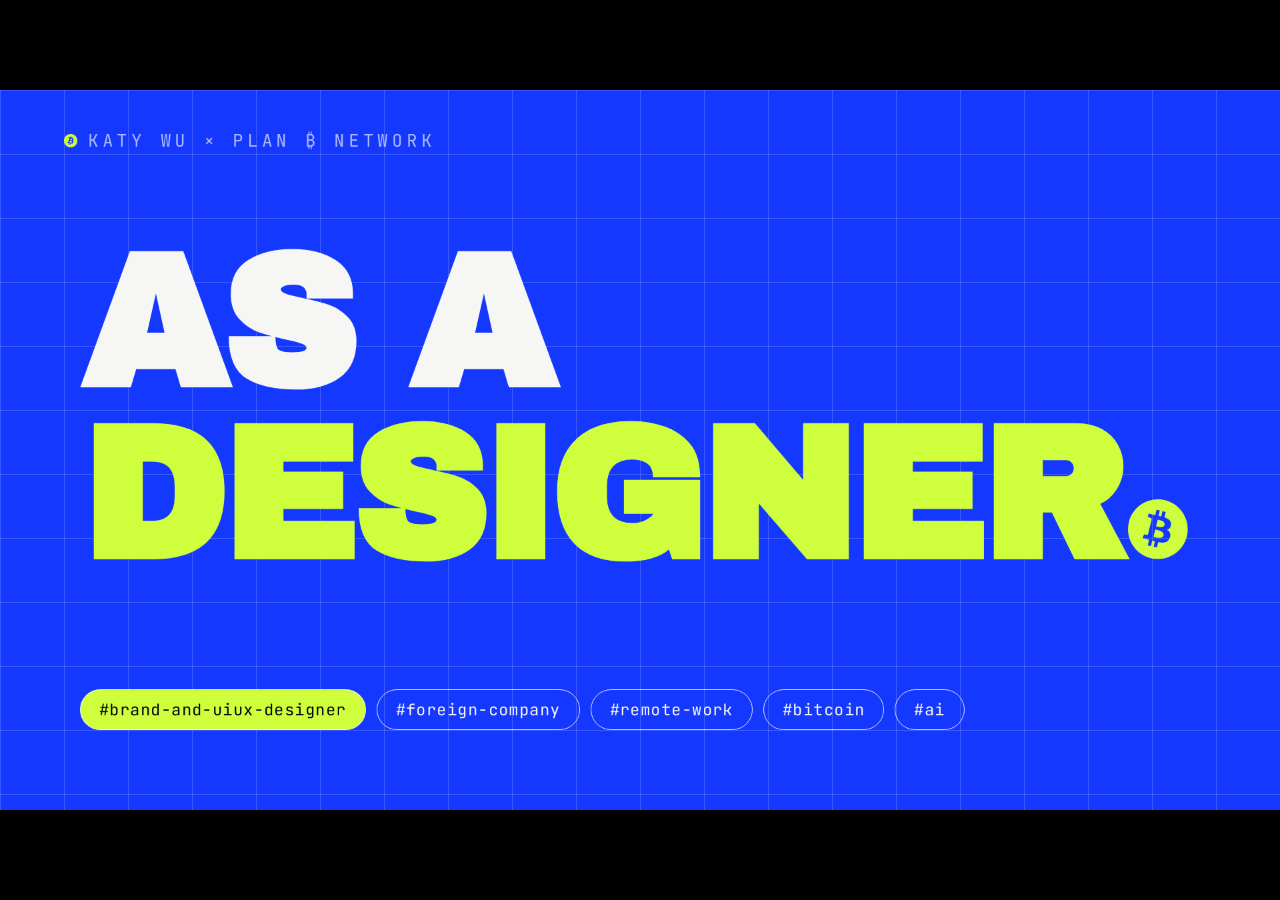
==== commit be9e05f4: "Insert Ch03 Bitcoin chapter divider before slide 47; total 94 slides Co-Authored-By: Claude Sonnet 4" ====
--- a/deck.html
+++ b/deck.html
@@ -56,6 +56,7 @@
   "Treat yourself like a company. Always-on reputation. Bridge to Ch.03.",
   "Q break Ch.02. English, culture, remote life, interviews. 5-8 min.",
   "Ch.02 recap. Three takeaways. Bridge to Bitcoin.",
+  "",
   "The price question. Rhetorical. Hold a beat.",
   "Bitcoin education. Not trading. Not financial advice. Full stop.",
   "Setup question. Can you learn Bitcoin there? Let someone guess.",
@@ -893,9 +894,19 @@
 </section>
 
 
+<!-- ═══════════ NEW · CH03 DIVIDER ═══════════ -->
+<section class="blue divider" data-label="Ch03 Divider" data-screen-label="47 Ch03 — Bitcoin" data-om-validate="no_overflowing_text,no_overlapping_text,slide_sized_text">
+  <div class="grid-tex"></div>
+  <div class="hdr"><span class="mark">CH 03 — BITCOIN</span></div>
+  <div class="body" style="padding-top:140px; padding-bottom:140px;">
+    <div class="big-num" style="font-size:380px;">03</div>
+    <h2 class="big-ti" style="font-size:170px;"><span class="hl">Bitcoin</span><br>&amp; design.</h2>
+  </div>
+</section>
+
 <!-- ══════════════════════════ CH.03 ══════════════════════════ -->
 <!-- ═══════════ 49 · CAN I BUY BITCOIN ═══════════ -->
-<section data-label="Can I buy bitcoin" data-screen-label="47 Can I buy bitcoin?" data-om-validate="no_overflowing_text,no_overlapping_text,slide_sized_text">
+<section data-label="Can I buy bitcoin" data-screen-label="48 Can I buy bitcoin?" data-om-validate="no_overflowing_text,no_overlapping_text,slide_sized_text">
   <div class="grid-dark"></div>
   <div class="hdr"><span class="mark">03 — BITCOIN</span></div>
   <div class="body" style="justify-content:center;">
@@ -905,7 +916,7 @@
 </section>
 
 <!-- ═══════════ 50 · BITCOIN EDUCATION ═══════════ -->
-<section class="green" data-label="Bitcoin education" data-screen-label="48 I do education" data-om-validate="no_overflowing_text,no_overlapping_text,slide_sized_text">
+<section class="green" data-label="Bitcoin education" data-screen-label="49 I do education" data-om-validate="no_overflowing_text,no_overlapping_text,slide_sized_text">
   <div class="hdr"><span class="mark">03 — BITCOIN</span></div>
   <div class="body" style="justify-content:center;gap:36px;">
     <h2 class="display sm" style="margin-top:0;color:var(--black);">I do Bitcoin <span style="text-decoration:underline;">education.</span><br>Not trading.</h2>
@@ -914,7 +925,7 @@
 </section>
 
 <!-- ═══════════ 51 · LEARN AT BITCOIN CO ═══════════ -->
-<section data-label="Learn at bitcoin co" data-screen-label="49 Learn at bitcoin co?" data-om-validate="no_overflowing_text,no_overlapping_text,slide_sized_text">
+<section data-label="Learn at bitcoin co" data-screen-label="50 Learn at bitcoin co?" data-om-validate="no_overflowing_text,no_overlapping_text,slide_sized_text">
   <div class="grid-dark"></div>
   <div class="hdr"><span class="mark">03 — BITCOIN</span></div>
   <div class="body" style="justify-content:center;">
@@ -923,7 +934,7 @@
 </section>
 
 <!-- ═══════════ 52 · YES DESIGN FORCES YOU ═══════════ -->
-<section class="green" data-label="Design forces you" data-screen-label="50 Yes — design forces it" data-om-validate="no_overflowing_text,no_overlapping_text,slide_sized_text">
+<section class="green" data-label="Design forces you" data-screen-label="51 Yes — design forces it" data-om-validate="no_overflowing_text,no_overlapping_text,slide_sized_text">
   <div class="hdr"><span class="mark">03 — BITCOIN</span></div>
   <div class="body" style="justify-content:center;gap:36px;">
     <h2 class="display sm" style="margin-top:0;color:var(--black);">Yes — because<br>design <span style="text-decoration:underline;">forces</span> you.</h2>
@@ -932,7 +943,7 @@
 </section>
 
 <!-- ═══════════ 53 · BEFORE / AFTER PLANB ═══════════ -->
-<section data-label="Before after PlanB" data-screen-label="51 Before / After PlanB" data-om-validate="no_overflowing_text,no_overlapping_text,slide_sized_text">
+<section data-label="Before after PlanB" data-screen-label="52 Before / After PlanB" data-om-validate="no_overflowing_text,no_overlapping_text,slide_sized_text">
   <div class="grid-dark"></div>
   <div class="hdr"><span class="mark">03 — BITCOIN</span></div>
   <div class="body">
@@ -960,7 +971,7 @@
 </section>
 
 <!-- ═══════════ 54 · DESIGN = TRANSLATION ═══════════ -->
-<section data-label="Design is translation" data-screen-label="52 Design = translation" data-om-validate="no_overflowing_text,no_overlapping_text,slide_sized_text">
+<section data-label="Design is translation" data-screen-label="53 Design = translation" data-om-validate="no_overflowing_text,no_overlapping_text,slide_sized_text">
   <div class="grid-dark"></div>
   <div class="hdr"><span class="mark">03 — BITCOIN</span></div>
   <div class="body" style="justify-content:center;gap:36px;">
@@ -970,7 +981,7 @@
 </section>
 
 <!-- ═══════════ 55 · ELI5 TIP ═══════════ -->
-<section class="blue" data-label="ELI5 tip" data-screen-label="53 ELI5 tip" data-om-validate="no_overflowing_text,no_overlapping_text,slide_sized_text">
+<section class="blue" data-label="ELI5 tip" data-screen-label="54 ELI5 tip" data-om-validate="no_overflowing_text,no_overlapping_text,slide_sized_text">
   <div class="grid-tex"></div>
   <div class="hdr"><span class="mark">03 — BITCOIN</span></div>
   <div class="body" style="justify-content:center;gap:36px;">
@@ -981,7 +992,7 @@
 </section>
 
 <!-- ═══════════ 56 · CULTURE OVER KNOWLEDGE ═══════════ -->
-<section data-label="Culture over knowledge" data-screen-label="54 Culture &gt; knowledge" data-om-validate="no_overflowing_text,no_overlapping_text,slide_sized_text">
+<section data-label="Culture over knowledge" data-screen-label="55 Culture &gt; knowledge" data-om-validate="no_overflowing_text,no_overlapping_text,slide_sized_text">
   <div class="grid-dark"></div>
   <div class="hdr"><span class="mark">03 — BITCOIN CULTURE</span></div>
   <div class="body" style="justify-content:center;">
@@ -990,7 +1001,7 @@
 </section>
 
 <!-- ═══════════ 57 · CULTURE CARDS ═══════════ -->
-<section data-label="Bitcoin culture cards" data-screen-label="55 Bitcoiner culture" data-om-validate="no_overflowing_text,no_overlapping_text,slide_sized_text">
+<section data-label="Bitcoin culture cards" data-screen-label="56 Bitcoiner culture" data-om-validate="no_overflowing_text,no_overlapping_text,slide_sized_text">
   <div class="grid-dark"></div>
   <div class="hdr"><span class="mark">03 — BITCOIN CULTURE</span></div>
   <div class="body">
@@ -1013,7 +1024,7 @@
 </section>
 
 <!-- ═══════════ 58 · MY REAL POSITION ═══════════ -->
-<section class="blue" data-label="My real position" data-screen-label="56 My real position" data-om-validate="no_overflowing_text,no_overlapping_text,slide_sized_text">
+<section class="blue" data-label="My real position" data-screen-label="57 My real position" data-om-validate="no_overflowing_text,no_overlapping_text,slide_sized_text">
   <div class="grid-tex"></div>
   <div class="hdr"><span class="mark">03 — BITCOIN</span></div>
   <div class="body" style="justify-content:center;gap:36px;">
@@ -1023,7 +1034,7 @@
 </section>
 
 <!-- ═══════════ 59 · Q BREAK CH03 ═══════════ -->
-<section class="green" data-label="Q break Ch03" data-screen-label="57 Q break — Ch03" data-om-validate="no_overflowing_text,no_overlapping_text,slide_sized_text">
+<section class="green" data-label="Q break Ch03" data-screen-label="58 Q break — Ch03" data-om-validate="no_overflowing_text,no_overlapping_text,slide_sized_text">
   <div class="hdr"><span class="mark">Q BREAK — 03</span></div>
   <div class="body" style="justify-content:center;gap:40px;">
     <h2 class="display sm" style="margin-top:0;color:var(--black);">Questions.</h2>
@@ -1036,7 +1047,7 @@
 </section>
 
 <!-- ═══════════ 60 · CH03 RECAP ═══════════ -->
-<section data-label="Ch03 recap" data-screen-label="58 Ch03 — Recap" data-om-validate="no_overflowing_text,no_overlapping_text,slide_sized_text">
+<section data-label="Ch03 recap" data-screen-label="59 Ch03 — Recap" data-om-validate="no_overflowing_text,no_overlapping_text,slide_sized_text">
   <div class="grid-dark"></div>
   <div class="hdr"><span class="mark">03 — TAKEAWAYS</span></div>
   <div class="body">
@@ -1052,7 +1063,7 @@
 
 <!-- ══════════════════════════ CH.04 ══════════════════════════ -->
 <!-- ═══════════ 61 · DO YOU USE AI ═══════════ -->
-<section data-label="Do you use AI" data-screen-label="59 Do you use AI?" data-om-validate="no_overflowing_text,no_overlapping_text,slide_sized_text">
+<section data-label="Do you use AI" data-screen-label="60 Do you use AI?" data-om-validate="no_overflowing_text,no_overlapping_text,slide_sized_text">
   <div class="grid-dark"></div>
   <div class="hdr"><span class="mark">04 — AI</span></div>
   <div class="body" style="justify-content:center;">
@@ -1061,7 +1072,7 @@
 </section>
 
 <!-- ═══════════ 62 · AUGMENT NOT REPLACE ═══════════ -->
-<section class="green" data-label="Augment not replace" data-screen-label="60 Augment, not replace" data-om-validate="no_overflowing_text,no_overlapping_text,slide_sized_text">
+<section class="green" data-label="Augment not replace" data-screen-label="61 Augment, not replace" data-om-validate="no_overflowing_text,no_overlapping_text,slide_sized_text">
   <div class="hdr"><span class="mark">04 — AI</span></div>
   <div class="body" style="justify-content:center;gap:36px;">
     <h2 class="display sm" style="margin-top:0;color:var(--black);">AI replaces the <span style="text-decoration:underline;">process.</span><br>Not the decision.</h2>
@@ -1070,7 +1081,7 @@
 </section>
 
 <!-- ═══════════ 63 · WHERE AI APPEARS ═══════════ -->
-<section data-label="Where AI appears" data-screen-label="61 Where AI appears" data-om-validate="no_overflowing_text,no_overlapping_text,slide_sized_text">
+<section data-label="Where AI appears" data-screen-label="62 Where AI appears" data-om-validate="no_overflowing_text,no_overlapping_text,slide_sized_text">
   <div class="grid-dark"></div>
   <div class="hdr"><span class="mark">04 — AI AT PLANB</span></div>
   <div class="body">
@@ -1085,7 +1096,7 @@
 </section>
 
 <!-- ═══════════ 64 · WHERE AI DOESN'T APPEAR ═══════════ -->
-<section data-label="Where AI doesnt appear" data-screen-label="62 Where AI doesn't go" data-om-validate="no_overflowing_text,no_overlapping_text,slide_sized_text">
+<section data-label="Where AI doesnt appear" data-screen-label="63 Where AI doesn't go" data-om-validate="no_overflowing_text,no_overlapping_text,slide_sized_text">
   <div class="grid-dark"></div>
   <div class="hdr"><span class="mark">04 — AI AT PLANB</span></div>
   <div class="body" style="justify-content:center;gap:36px;">
@@ -1096,7 +1107,7 @@
 </section>
 
 <!-- ═══════════ 65 · WHY COMPANIES TAKE LONGER ═══════════ -->
-<section class="blue" data-label="Companies take longer" data-screen-label="63 Why companies slow" data-om-validate="no_overflowing_text,no_overlapping_text,slide_sized_text">
+<section class="blue" data-label="Companies take longer" data-screen-label="64 Why companies slow" data-om-validate="no_overflowing_text,no_overlapping_text,slide_sized_text">
   <div class="grid-tex"></div>
   <div class="hdr"><span class="mark">04 — AI</span></div>
   <div class="body" style="justify-content:center;gap:36px;">
@@ -1106,7 +1117,7 @@
 </section>
 
 <!-- ═══════════ 66 · MY WORKFLOW INTRO ═══════════ -->
-<section class="green" data-label="My AI workflow" data-screen-label="64 My AI workflow" data-om-validate="no_overflowing_text,no_overlapping_text,slide_sized_text">
+<section class="green" data-label="My AI workflow" data-screen-label="65 My AI workflow" data-om-validate="no_overflowing_text,no_overlapping_text,slide_sized_text">
   <div class="hdr"><span class="mark">04 — PERSONAL WORKFLOW</span></div>
   <div class="body" style="justify-content:center;gap:40px;">
     <h2 class="display sm" style="margin-top:0;color:var(--black);">My personal<br>AI workflow.</h2>
@@ -1122,7 +1133,7 @@
 </section>
 
 <!-- ═══════════ 67 · IMAGE BEFORE AFTER ═══════════ -->
-<section data-label="Image before after" data-screen-label="65 Image — before/after" data-om-validate="no_overflowing_text,no_overlapping_text,slide_sized_text">
+<section data-label="Image before after" data-screen-label="66 Image — before/after" data-om-validate="no_overflowing_text,no_overlapping_text,slide_sized_text">
   <div class="grid-dark"></div>
   <div class="hdr"><span class="mark">04 — IMAGE</span></div>
   <div class="body">
@@ -1149,7 +1160,7 @@
 </section>
 
 <!-- ═══════════ 68 · IMAGE WORKFLOW ═══════════ -->
-<section data-label="Image workflow" data-screen-label="66 Image workflow" data-om-validate="no_overflowing_text,no_overlapping_text,slide_sized_text">
+<section data-label="Image workflow" data-screen-label="67 Image workflow" data-om-validate="no_overflowing_text,no_overlapping_text,slide_sized_text">
   <div class="grid-dark"></div>
   <div class="hdr"><span class="mark">04 — IMAGE</span></div>
   <div class="body">
@@ -1163,7 +1174,7 @@
 </section>
 
 <!-- ═══════════ 69 · IMAGE TOOLS ═══════════ -->
-<section data-label="Image tools" data-screen-label="67 Image tools" data-om-validate="no_overflowing_text,no_overlapping_text,slide_sized_text">
+<section data-label="Image tools" data-screen-label="68 Image tools" data-om-validate="no_overflowing_text,no_overlapping_text,slide_sized_text">
   <div class="grid-dark"></div>
   <div class="hdr"><span class="mark">04 — IMAGE</span></div>
   <div class="body">
@@ -1184,7 +1195,7 @@
 </section>
 
 <!-- ═══════════ 70 · VIDEO BEFORE AFTER ═══════════ -->
-<section data-label="Video before after" data-screen-label="68 Video — before/after" data-om-validate="no_overflowing_text,no_overlapping_text,slide_sized_text">
+<section data-label="Video before after" data-screen-label="69 Video — before/after" data-om-validate="no_overflowing_text,no_overlapping_text,slide_sized_text">
   <div class="grid-dark"></div>
   <div class="hdr"><span class="mark">04 — VIDEO</span></div>
   <div class="body">
@@ -1211,7 +1222,7 @@
 </section>
 
 <!-- ═══════════ 71 · VIDEO WORKFLOW ═══════════ -->
-<section data-label="Video workflow" data-screen-label="69 Video workflow" data-om-validate="no_overflowing_text,no_overlapping_text,slide_sized_text">
+<section data-label="Video workflow" data-screen-label="70 Video workflow" data-om-validate="no_overflowing_text,no_overlapping_text,slide_sized_text">
   <div class="grid-dark"></div>
   <div class="hdr"><span class="mark">04 — VIDEO</span></div>
   <div class="body">
@@ -1225,7 +1236,7 @@
 </section>
 
 <!-- ═══════════ 72 · VIDEO TOOLS ═══════════ -->
-<section data-label="Video tools" data-screen-label="70 Video tools" data-om-validate="no_overflowing_text,no_overlapping_text,slide_sized_text">
+<section data-label="Video tools" data-screen-label="71 Video tools" data-om-validate="no_overflowing_text,no_overlapping_text,slide_sized_text">
   <div class="grid-dark"></div>
   <div class="hdr"><span class="mark">04 — VIDEO</span></div>
   <div class="body">
@@ -1251,7 +1262,7 @@
 </section>
 
 <!-- ═══════════ 73 · WEB BEFORE AFTER ═══════════ -->
-<section data-label="Web before after" data-screen-label="71 Web — before/after" data-om-validate="no_overflowing_text,no_overlapping_text,slide_sized_text">
+<section data-label="Web before after" data-screen-label="72 Web — before/after" data-om-validate="no_overflowing_text,no_overlapping_text,slide_sized_text">
   <div class="grid-dark"></div>
   <div class="hdr"><span class="mark">04 — WEB</span></div>
   <div class="body">
@@ -1278,7 +1289,7 @@
 </section>
 
 <!-- ═══════════ 74 · WEB WORKFLOW ═══════════ -->
-<section data-label="Web workflow" data-screen-label="72 Web workflow" data-om-validate="no_overflowing_text,no_overlapping_text,slide_sized_text">
+<section data-label="Web workflow" data-screen-label="73 Web workflow" data-om-validate="no_overflowing_text,no_overlapping_text,slide_sized_text">
   <div class="grid-dark"></div>
   <div class="hdr"><span class="mark">04 — WEB</span></div>
   <div class="body">
@@ -1292,7 +1303,7 @@
 </section>
 
 <!-- ═══════════ 75 · CLAUDE CODE STEPS ═══════════ -->
-<section data-label="Claude Code steps" data-screen-label="73 Claude Code steps" data-om-validate="no_overflowing_text,no_overlapping_text,slide_sized_text">
+<section data-label="Claude Code steps" data-screen-label="74 Claude Code steps" data-om-validate="no_overflowing_text,no_overlapping_text,slide_sized_text">
   <div class="grid-dark"></div>
   <div class="hdr"><span class="mark">04 — WEB</span></div>
   <div class="body">
@@ -1308,7 +1319,7 @@
 </section>
 
 <!-- ═══════════ 76 · SKILLS + RULES ═══════════ -->
-<section data-label="Skills and rules" data-screen-label="74 Skills + 3 rules" data-om-validate="no_overflowing_text,no_overlapping_text,slide_sized_text">
+<section data-label="Skills and rules" data-screen-label="75 Skills + 3 rules" data-om-validate="no_overflowing_text,no_overlapping_text,slide_sized_text">
   <div class="grid-dark"></div>
   <div class="hdr"><span class="mark">04 — WEB</span></div>
   <div class="body">
@@ -1334,7 +1345,7 @@
 </section>
 
 <!-- ═══════════ 77 · OTHER AI TOOLS ═══════════ -->
-<section data-label="Other AI tools" data-screen-label="75 Other AI tools" data-om-validate="no_overflowing_text,no_overlapping_text,slide_sized_text">
+<section data-label="Other AI tools" data-screen-label="76 Other AI tools" data-om-validate="no_overflowing_text,no_overlapping_text,slide_sized_text">
   <div class="grid-dark"></div>
   <div class="hdr"><span class="mark">04 — AI TOOLS</span></div>
   <div class="body">
@@ -1355,7 +1366,7 @@
 </section>
 
 <!-- ═══════════ 78 · AI STRONG WEAK ═══════════ -->
-<section data-label="AI strong weak" data-screen-label="76 AI strong / weak" data-om-validate="no_overflowing_text,no_overlapping_text,slide_sized_text">
+<section data-label="AI strong weak" data-screen-label="77 AI strong / weak" data-om-validate="no_overflowing_text,no_overlapping_text,slide_sized_text">
   <div class="grid-dark"></div>
   <div class="hdr"><span class="mark">04 — AI</span></div>
   <div class="body">
@@ -1382,7 +1393,7 @@
 </section>
 
 <!-- ═══════════ 79 · BRAND MD ═══════════ -->
-<section class="blue" data-label="Brand md" data-screen-label="77 Write brand .md" data-om-validate="no_overflowing_text,no_overlapping_text,slide_sized_text">
+<section class="blue" data-label="Brand md" data-screen-label="78 Write brand .md" data-om-validate="no_overflowing_text,no_overlapping_text,slide_sized_text">
   <div class="grid-tex"></div>
   <div class="hdr"><span class="mark">04 — DESIGNER'S NEXT STEP</span></div>
   <div class="body" style="justify-content:center;gap:36px;">
@@ -1392,7 +1403,7 @@
 </section>
 
 <!-- ═══════════ 80 · TASTE IS THE SKILL ═══════════ -->
-<section class="blue" data-label="Taste is the skill" data-screen-label="78 Taste is the skill" data-om-validate="no_overflowing_text,no_overlapping_text,slide_sized_text">
+<section class="blue" data-label="Taste is the skill" data-screen-label="79 Taste is the skill" data-om-validate="no_overflowing_text,no_overlapping_text,slide_sized_text">
   <div class="grid-tex"></div>
   <div class="hdr"><span class="mark">04 — AI</span></div>
   <div class="body" style="justify-content:center;">
@@ -1401,7 +1412,7 @@
 </section>
 
 <!-- ═══════════ 81 · PROMPTS ═══════════ -->
-<section data-label="4 prompts" data-screen-label="79 4 prompts I use" data-om-validate="no_overflowing_text,no_overlapping_text,slide_sized_text">
+<section data-label="4 prompts" data-screen-label="80 4 prompts I use" data-om-validate="no_overflowing_text,no_overlapping_text,slide_sized_text">
   <div class="grid-dark"></div>
   <div class="hdr"><span class="mark">04 — PROMPTS</span></div>
   <div class="body">
@@ -1416,7 +1427,7 @@
 </section>
 
 <!-- ═══════════ 82 · WARNING ═══════════ -->
-<section data-label="Warning" data-screen-label="80 Warning" data-om-validate="no_overflowing_text,no_overlapping_text,slide_sized_text">
+<section data-label="Warning" data-screen-label="81 Warning" data-om-validate="no_overflowing_text,no_overlapping_text,slide_sized_text">
   <div class="grid-dark"></div>
   <div class="hdr"><span class="mark">04 — AI</span></div>
   <div class="body" style="justify-content:center;gap:36px;">
@@ -1427,7 +1438,7 @@
 </section>
 
 <!-- ═══════════ 83 · IF I WERE YOU ═══════════ -->
-<section data-label="If I were you" data-screen-label="81 If I were you" data-om-validate="no_overflowing_text,no_overlapping_text,slide_sized_text">
+<section data-label="If I were you" data-screen-label="82 If I were you" data-om-validate="no_overflowing_text,no_overlapping_text,slide_sized_text">
   <div class="grid-dark"></div>
   <div class="hdr"><span class="mark">04 — ACTION</span></div>
   <div class="body" style="justify-content:center;gap:36px;">
@@ -1442,7 +1453,7 @@
 </section>
 
 <!-- ═══════════ 84 · Q BREAK CH04 ═══════════ -->
-<section class="green" data-label="Q break Ch04" data-screen-label="82 Q break — Ch04" data-om-validate="no_overflowing_text,no_overlapping_text,slide_sized_text">
+<section class="green" data-label="Q break Ch04" data-screen-label="83 Q break — Ch04" data-om-validate="no_overflowing_text,no_overlapping_text,slide_sized_text">
   <div class="hdr"><span class="mark">Q BREAK — 04</span></div>
   <div class="body" style="justify-content:center;gap:40px;">
     <h2 class="display sm" style="margin-top:0;color:var(--black);">Questions.</h2>
@@ -1456,7 +1467,7 @@
 </section>
 
 <!-- ═══════════ 85 · CH04 RECAP ═══════════ -->
-<section data-label="Ch04 recap" data-screen-label="83 Ch04 — Recap" data-om-validate="no_overflowing_text,no_overlapping_text,slide_sized_text">
+<section data-label="Ch04 recap" data-screen-label="84 Ch04 — Recap" data-om-validate="no_overflowing_text,no_overlapping_text,slide_sized_text">
   <div class="grid-dark"></div>
   <div class="hdr"><span class="mark">04 — TAKEAWAYS</span></div>
   <div class="body">
@@ -1472,7 +1483,7 @@
 
 <!-- ══════════════════════════ CH.05 ══════════════════════════ -->
 <!-- ═══════════ 86 · YO OPENER ═══════════ -->
-<section class="blue" data-label="22yo opener" data-screen-label="84 22yo opener" data-om-validate="no_overflowing_text,no_overlapping_text,slide_sized_text">
+<section class="blue" data-label="22yo opener" data-screen-label="85 22yo opener" data-om-validate="no_overflowing_text,no_overlapping_text,slide_sized_text">
   <div class="grid-tex"></div>
   <div class="hdr"><span class="mark">05 — CONCLUSION</span></div>
   <div class="body" style="justify-content:center;">
@@ -1481,7 +1492,7 @@
 </section>
 
 <!-- ═══════════ 87 · SKILLS THAT COMPOUND ═══════════ -->
-<section data-label="Skills that compound" data-screen-label="85 Skills that compound" data-om-validate="no_overflowing_text,no_overlapping_text,slide_sized_text">
+<section data-label="Skills that compound" data-screen-label="86 Skills that compound" data-om-validate="no_overflowing_text,no_overlapping_text,slide_sized_text">
   <div class="grid-dark"></div>
   <div class="hdr"><span class="mark">01 — CAREER</span></div>
   <div class="body">
@@ -1512,7 +1523,7 @@
 </section>
 
 <!-- ═══════════ 88 · COMPOUND SKILLS ═══════════ -->
-<section data-label="Compound skills" data-screen-label="86 Compound skills" data-om-validate="no_overflowing_text,no_overlapping_text,slide_sized_text">
+<section data-label="Compound skills" data-screen-label="87 Compound skills" data-om-validate="no_overflowing_text,no_overlapping_text,slide_sized_text">
   <div class="grid-dark"></div>
   <div class="hdr"><span class="mark">05 — CONCLUSION</span></div>
   <div class="body" style="justify-content:center;gap:36px;">
@@ -1523,7 +1534,7 @@
 </section>
 
 <!-- ═══════════ 89 · LEARN TO WRITE ═══════════ -->
-<section data-label="Learn to write" data-screen-label="87 Learn to write" data-om-validate="no_overflowing_text,no_overlapping_text,slide_sized_text">
+<section data-label="Learn to write" data-screen-label="88 Learn to write" data-om-validate="no_overflowing_text,no_overlapping_text,slide_sized_text">
   <div class="grid-dark"></div>
   <div class="hdr"><span class="mark">05 — CONCLUSION</span></div>
   <div class="body" style="justify-content:center;gap:36px;">
@@ -1534,7 +1545,7 @@
 </section>
 
 <!-- ═══════════ 90 · BUILD IN PUBLIC ═══════════ -->
-<section data-label="Build in public" data-screen-label="88 Build in public" data-om-validate="no_overflowing_text,no_overlapping_text,slide_sized_text">
+<section data-label="Build in public" data-screen-label="89 Build in public" data-om-validate="no_overflowing_text,no_overlapping_text,slide_sized_text">
   <div class="grid-dark"></div>
   <div class="hdr"><span class="mark">05 — CONCLUSION</span></div>
   <div class="body" style="justify-content:center;gap:36px;">
@@ -1545,7 +1556,7 @@
 </section>
 
 <!-- ═══════════ 91 · BE FINDABLE ═══════════ -->
-<section data-label="Be findable" data-screen-label="89 Be findable" data-om-validate="no_overflowing_text,no_overlapping_text,slide_sized_text">
+<section data-label="Be findable" data-screen-label="90 Be findable" data-om-validate="no_overflowing_text,no_overlapping_text,slide_sized_text">
   <div class="grid-dark"></div>
   <div class="hdr"><span class="mark">05 — CONCLUSION</span></div>
   <div class="body" style="justify-content:center;gap:36px;">
@@ -1556,7 +1567,7 @@
 </section>
 
 <!-- ═══════════ 92 · KINDNESS ═══════════ -->
-<section data-label="Kindness curiosity" data-screen-label="90 Kindness + curiosity" data-om-validate="no_overflowing_text,no_overlapping_text,slide_sized_text">
+<section data-label="Kindness curiosity" data-screen-label="91 Kindness + curiosity" data-om-validate="no_overflowing_text,no_overlapping_text,slide_sized_text">
   <div class="grid-dark"></div>
   <div class="hdr"><span class="mark">05 — CONCLUSION</span></div>
   <div class="body" style="justify-content:center;gap:36px;">
@@ -1567,7 +1578,7 @@
 </section>
 
 <!-- ═══════════ 93 · OPEN QA ═══════════ -->
-<section class="green" data-label="Open QA" data-screen-label="91 Open Q&amp;A" data-om-validate="no_overflowing_text,no_overlapping_text,slide_sized_text">
+<section class="green" data-label="Open QA" data-screen-label="92 Open Q&amp;A" data-om-validate="no_overflowing_text,no_overlapping_text,slide_sized_text">
   <div class="hdr"><span class="mark">OPEN Q&amp;A</span></div>
   <div class="body" style="justify-content:center;gap:40px;">
     <h2 class="display sm" style="margin-top:0;color:var(--black);">No stupid questions.</h2>
@@ -1576,7 +1587,7 @@
 </section>
 
 <!-- ═══════════ 94 · THANK YOU ═══════════ -->
-<section data-label="Thank you" data-screen-label="92 Thank you" data-om-validate="no_overflowing_text,no_overlapping_text,slide_sized_text">
+<section data-label="Thank you" data-screen-label="93 Thank you" data-om-validate="no_overflowing_text,no_overlapping_text,slide_sized_text">
   <div class="grid-dark"></div>
   <div class="body" style="justify-content:center;align-items:center;">
     <h1 class="display xl" style="margin-top:0;text-align:center;">THANK <span class="hl">YOU.</span></h1>
@@ -1585,7 +1596,7 @@
 </section>
 
 <!-- ═══════════ 95 · CONTACT ═══════════ -->
-<section class="blue" data-label="Contact" data-screen-label="93 Contact" data-om-validate="no_overflowing_text,no_overlapping_text,slide_sized_text">
+<section class="blue" data-label="Contact" data-screen-label="94 Contact" data-om-validate="no_overflowing_text,no_overlapping_text,slide_sized_text">
   <div class="grid-tex"></div>
   <div class="hdr"><span class="mark">KATY WU</span></div>
   <div class="body" style="justify-content:center;gap:40px;">
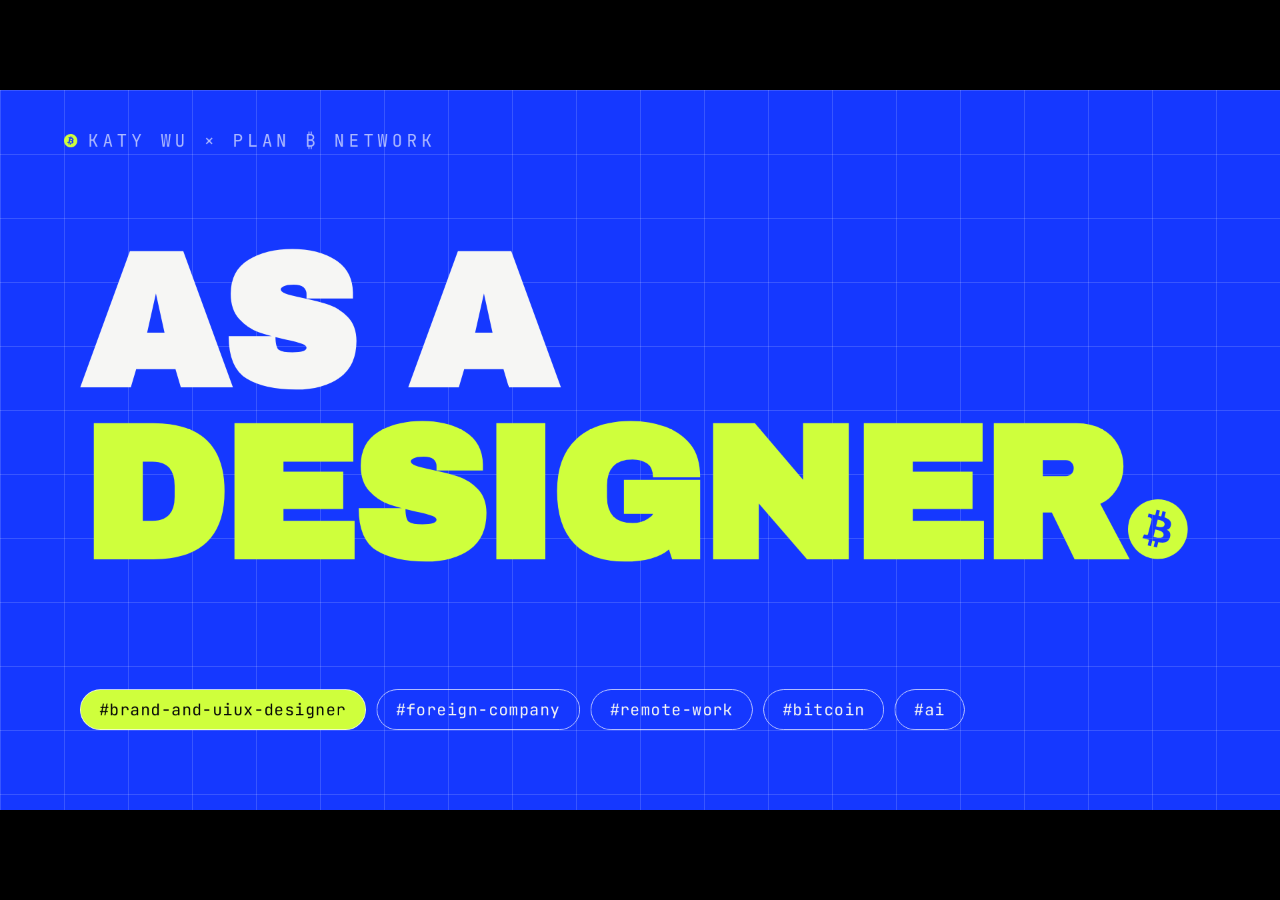
==== commit 4d07bb4c: "Restructure chapters, add dividers, refresh SLIDES.md - Remove Ch03 Bitcoin entirely; shift AI → Ch0" ====
--- a/deck.html
+++ b/deck.html
@@ -57,18 +57,6 @@
   "Q break Ch.02. English, culture, remote life, interviews. 5-8 min.",
   "Ch.02 recap. Three takeaways. Bridge to Bitcoin.",
   "",
-  "The price question. Rhetorical. Hold a beat.",
-  "Bitcoin education. Not trading. Not financial advice. Full stop.",
-  "Setup question. Can you learn Bitcoin there? Let someone guess.",
-  "Yes — design forces it. You design what you must understand.",
-  "Before/After. Honest. 'Enough to design, not enough to teach.'",
-  "Design = translation. Bitcoin desperately needs this. All industries do.",
-  "ELI5. Give the prompt out loud. Encourage them to use it tonight.",
-  "Culture beats knowledge. Knowing their values beats knowing the protocol.",
-  "Culture cards. Walk each card. The hate list usually gets a reaction.",
-  "My real position. You don't need to love it. Curiosity is enough.",
-  "Q break Ch.03. This one runs long. 5-8 min.",
-  "Ch.03 recap. Three takeaways. Bridge to AI.",
   "The AI question. Setup. Every talk gets asked this.",
   "Augment not replace. This is the thesis. Let it breathe.",
   "Where AI appears. 4 areas. Give PlanB examples.",
@@ -95,6 +83,7 @@
   "Q break Ch.04. Biggest Q break. 10 min. Don't rush it.",
   "Ch.04 recap. Three takeaways. Bridge to conclusion.",
   "22yo opener. Quiet slide. Slow down. Let the mood shift.",
+  "",
   "Skills that compound. Money slide for career-minded students. Slow down here.",
   "Compound skills. Software depreciates. Thinking doesn't.",
   "Learn to write. Thinking receipt. Back to async rule.",
@@ -202,9 +191,8 @@
     <div class="cards c3" style="margin-top: 32px; flex: 1; grid-template-rows: 1fr 1fr; align-items: stretch;">
       <div class="card" style="align-items:center; text-align:center; justify-content:center;"><div class="n">/ CH 01</div><h4 style="font-size:52px;">What Designer<br>actually do?</h4></div>
       <div class="card" style="align-items:center; text-align:center; justify-content:center;"><div class="n">/ CH 02</div><h4 style="font-size:52px;">Foreign Company &amp; Remote Work</h4></div>
-      <div class="card" style="align-items:center; text-align:center; justify-content:center;"><div class="n">/ CH 03</div><h4 style="font-size:52px;">Bitcoin</h4></div>
-      <div class="card" style="align-items:center; text-align:center; justify-content:center;"><div class="n">/ CH 04</div><h4 style="font-size:52px;">AI</h4></div>
-      <div class="card" style="align-items:center; text-align:center; justify-content:center;"><div class="n">/ CH 05</div><h4 style="font-size:52px;">Conclusion</h4></div>
+      <div class="card" style="align-items:center; text-align:center; justify-content:center;"><div class="n">/ CH 03</div><h4 style="font-size:52px;">AI &amp; Tools</h4></div>
+      <div class="card" style="align-items:center; text-align:center; justify-content:center;"><div class="n">/ CH 04</div><h4 style="font-size:52px;">Conclusion</h4></div>
       <div class="card" style="background: var(--green); border-color: var(--green); align-items:center; text-align:center; justify-content:center;">
         <div class="n" style="color: var(--black); opacity: 0.7;">/ Q&amp;A</div>
         <h4 style="color: var(--black); font-size:52px;">After each chapter</h4>
@@ -894,186 +882,44 @@
 </section>
 
 
+
+<!-- ══════════════════════════ CH.03 ══════════════════════════ -->
+
+
+
+
+
+
+
+
+
+
+
+
+
+<!-- ══════════════════════════ CH.04 ══════════════════════════ -->
 <!-- ═══════════ NEW · CH03 DIVIDER ═══════════ -->
-<section class="blue divider" data-label="Ch03 Divider" data-screen-label="47 Ch03 — Bitcoin" data-om-validate="no_overflowing_text,no_overlapping_text,slide_sized_text">
+<section class="blue divider" data-label="Ch03 Divider" data-screen-label="47 Ch03 — AI &amp; Tools" data-om-validate="no_overflowing_text,no_overlapping_text,slide_sized_text">
   <div class="grid-tex"></div>
-  <div class="hdr"><span class="mark">CH 03 — BITCOIN</span></div>
+  <div class="hdr"><span class="mark">CH 03 — AI &amp; TOOLS</span></div>
   <div class="body" style="padding-top:140px; padding-bottom:140px;">
     <div class="big-num" style="font-size:380px;">03</div>
-    <h2 class="big-ti" style="font-size:170px;"><span class="hl">Bitcoin</span><br>&amp; design.</h2>
-  </div>
-</section>
-
-<!-- ══════════════════════════ CH.03 ══════════════════════════ -->
-<!-- ═══════════ 49 · CAN I BUY BITCOIN ═══════════ -->
-<section data-label="Can I buy bitcoin" data-screen-label="48 Can I buy bitcoin?" data-om-validate="no_overflowing_text,no_overlapping_text,slide_sized_text">
-  <div class="grid-dark"></div>
-  <div class="hdr"><span class="mark">03 — BITCOIN</span></div>
-  <div class="body" style="justify-content:center;">
-    <div class="quote">"Should I buy<br><span class="hl">Bitcoin</span> right now??"</div>
-    <div class="quote-attr">▶︎ literally every student, every talk</div>
-  </div>
-</section>
-
-<!-- ═══════════ 50 · BITCOIN EDUCATION ═══════════ -->
-<section class="green" data-label="Bitcoin education" data-screen-label="49 I do education" data-om-validate="no_overflowing_text,no_overlapping_text,slide_sized_text">
-  <div class="hdr"><span class="mark">03 — BITCOIN</span></div>
-  <div class="body" style="justify-content:center;gap:36px;">
-    <h2 class="display sm" style="margin-top:0;color:var(--black);">I do Bitcoin <span style="text-decoration:underline;">education.</span><br>Not trading.</h2>
-    <p style="font-family:'Archivo Black',sans-serif;font-size:44px;line-height:1.15;letter-spacing:-0.02em;text-transform:uppercase;color:var(--black);max-width:1300px;">Nobody can predict price. My job is to make the concept clear — not to tell you when to buy.</p>
-  </div>
-</section>
-
-<!-- ═══════════ 51 · LEARN AT BITCOIN CO ═══════════ -->
-<section data-label="Learn at bitcoin co" data-screen-label="50 Learn at bitcoin co?" data-om-validate="no_overflowing_text,no_overlapping_text,slide_sized_text">
-  <div class="grid-dark"></div>
-  <div class="hdr"><span class="mark">03 — BITCOIN</span></div>
-  <div class="body" style="justify-content:center;">
-    <div class="quote">"Can you actually<br>learn Bitcoin at a<br>Bitcoin <span class="hl">company?"</span></div>
-  </div>
-</section>
-
-<!-- ═══════════ 52 · YES DESIGN FORCES YOU ═══════════ -->
-<section class="green" data-label="Design forces you" data-screen-label="51 Yes — design forces it" data-om-validate="no_overflowing_text,no_overlapping_text,slide_sized_text">
-  <div class="hdr"><span class="mark">03 — BITCOIN</span></div>
-  <div class="body" style="justify-content:center;gap:36px;">
-    <h2 class="display sm" style="margin-top:0;color:var(--black);">Yes — because<br>design <span style="text-decoration:underline;">forces</span> you.</h2>
-    <p style="font-family:'Archivo Black',sans-serif;font-size:44px;line-height:1.15;letter-spacing:-0.02em;text-transform:uppercase;color:var(--black);max-width:1300px;">You're closer to the resources and the culture. And you can't design what you don't understand.</p>
-  </div>
-</section>
-
-<!-- ═══════════ 53 · BEFORE / AFTER PLANB ═══════════ -->
-<section data-label="Before after PlanB" data-screen-label="52 Before / After PlanB" data-om-validate="no_overflowing_text,no_overlapping_text,slide_sized_text">
-  <div class="grid-dark"></div>
-  <div class="hdr"><span class="mark">03 — BITCOIN</span></div>
-  <div class="body">
-    <h2 class="display sm" style="margin-top:0;">Before vs <span class="hl">after.</span></h2>
-    <div class="compare" style="flex:1;margin-top:36px;">
-      <div class="col good">
-        <h3>Before PlanB</h3>
-        <ul>
-          <li>Heard the name</li>
-          <li>Never bought any</li>
-          <li>Vague idea of what it is</li>
-        </ul>
-      </div>
-      <div class="col done">
-        <h3>After PlanB</h3>
-        <ul>
-          <li>UTXO · custody · lightning · fees</li>
-          <li>Enough to design precisely</li>
-          <li>Not enough to teach a course</li>
-        </ul>
-      </div>
-    </div>
-    <div style="margin-top:24px;font-family:'JetBrains Mono',monospace;font-size:26px;letter-spacing:0.14em;color:var(--muted);text-transform:uppercase;">Not financial advice.</div>
-  </div>
-</section>
-
-<!-- ═══════════ 54 · DESIGN = TRANSLATION ═══════════ -->
-<section data-label="Design is translation" data-screen-label="53 Design = translation" data-om-validate="no_overflowing_text,no_overlapping_text,slide_sized_text">
-  <div class="grid-dark"></div>
-  <div class="hdr"><span class="mark">03 — BITCOIN</span></div>
-  <div class="body" style="justify-content:center;gap:36px;">
-    <div class="quote">Design = turning<br>complex ideas into<br><span class="hl">simple visuals.</span></div>
-    <div class="quote-attr">▶︎ Bitcoin desperately needs this. Most industries do too.</div>
-  </div>
-</section>
-
-<!-- ═══════════ 55 · ELI5 TIP ═══════════ -->
-<section class="blue" data-label="ELI5 tip" data-screen-label="54 ELI5 tip" data-om-validate="no_overflowing_text,no_overlapping_text,slide_sized_text">
-  <div class="grid-tex"></div>
-  <div class="hdr"><span class="mark">03 — BITCOIN</span></div>
-  <div class="body" style="justify-content:center;gap:36px;">
-    <div style="font-family:'JetBrains Mono',monospace;font-size:26px;letter-spacing:0.2em;color:var(--green);text-transform:uppercase;">/ Pro tip</div>
-    <h2 class="display sm" style="margin-top:0;color:var(--ink);">"Explain this to a <span class="hl">5-year-old."</span></h2>
-    <p style="font-size:36px;line-height:1.4;color:var(--muted-blue);max-width:1200px;">Drop any concept into AI with that prompt. Understand it yourself first — then apply your designer eye to simplify it further.</p>
-  </div>
-</section>
-
-<!-- ═══════════ 56 · CULTURE OVER KNOWLEDGE ═══════════ -->
-<section data-label="Culture over knowledge" data-screen-label="55 Culture &gt; knowledge" data-om-validate="no_overflowing_text,no_overlapping_text,slide_sized_text">
-  <div class="grid-dark"></div>
-  <div class="hdr"><span class="mark">03 — BITCOIN CULTURE</span></div>
-  <div class="body" style="justify-content:center;">
-    <div class="quote">Knowing UTXO won't<br>make your post go viral.<br><span class="hl">Knowing the culture</span> will.</div>
-  </div>
-</section>
-
-<!-- ═══════════ 57 · CULTURE CARDS ═══════════ -->
-<section data-label="Bitcoin culture cards" data-screen-label="56 Bitcoiner culture" data-om-validate="no_overflowing_text,no_overlapping_text,slide_sized_text">
-  <div class="grid-dark"></div>
-  <div class="hdr"><span class="mark">03 — BITCOIN CULTURE</span></div>
-  <div class="body">
-    <h2 class="display sm" style="margin-top:0;">What <span class="hl">bitcoiners</span> care about.</h2>
-    <div class="cards c3" style="flex:1;margin-top:36px;">
-      <div class="card">
-        <div class="n">/ They say</div>
-        <h4>HODL · Stay humble, stack sats · Not your keys, not your coins</h4>
-      </div>
-      <div class="card">
-        <div class="n">/ They hate</div>
-        <h4>Shitcoins · gradient logos · stock photos · AI art · fake precision</h4>
-      </div>
-      <div class="card">
-        <div class="n">/ They value</div>
-        <h4>Self-custody · Open source · Proof, not promises</h4>
-      </div>
-    </div>
-  </div>
-</section>
-
-<!-- ═══════════ 58 · MY REAL POSITION ═══════════ -->
-<section class="blue" data-label="My real position" data-screen-label="57 My real position" data-om-validate="no_overflowing_text,no_overlapping_text,slide_sized_text">
-  <div class="grid-tex"></div>
-  <div class="hdr"><span class="mark">03 — BITCOIN</span></div>
-  <div class="body" style="justify-content:center;gap:36px;">
-    <h2 class="display sm" style="margin-top:0;color:var(--ink);">You don't need to <span class="hl">love</span> Bitcoin<br>to work at a Bitcoin company.</h2>
-    <p style="font-size:36px;line-height:1.4;color:var(--muted-blue);max-width:1200px;">Respect the audience. Do the work seriously. Stay curious. Being a maxi is not the job requirement.</p>
-  </div>
-</section>
-
-<!-- ═══════════ 59 · Q BREAK CH03 ═══════════ -->
-<section class="green" data-label="Q break Ch03" data-screen-label="58 Q break — Ch03" data-om-validate="no_overflowing_text,no_overlapping_text,slide_sized_text">
-  <div class="hdr"><span class="mark">Q BREAK — 03</span></div>
-  <div class="body" style="justify-content:center;gap:40px;">
-    <h2 class="display sm" style="margin-top:0;color:var(--black);">Questions.</h2>
-    <ul class="bullets" style="max-width:1100px;">
-      <li style="color:var(--black);">Bitcoin price, culture, or working in the industry?</li>
-      <li style="color:var(--black);">How do you design something you're still learning?</li>
-      <li style="color:var(--black);">Anything you always wanted to ask about Bitcoin?</li>
-    </ul>
-  </div>
-</section>
-
-<!-- ═══════════ 60 · CH03 RECAP ═══════════ -->
-<section data-label="Ch03 recap" data-screen-label="59 Ch03 — Recap" data-om-validate="no_overflowing_text,no_overlapping_text,slide_sized_text">
-  <div class="grid-dark"></div>
-  <div class="hdr"><span class="mark">03 — TAKEAWAYS</span></div>
-  <div class="body">
-    <h2 class="display sm" style="margin-top:0;">Three things to <span class="hl">keep.</span></h2>
-    <ol class="numlist" style="margin-top:48px;flex:1;display:flex;flex-direction:column;justify-content:space-between;">
-      <li><strong>Design forces you to understand</strong> — "explain to a 5-year-old" is your tool</li>
-      <li><strong>Culture beats knowledge</strong> — know what they hate as much as what they love</li>
-      <li><span class="hl">Curiosity &gt; belief</span> — you don't need to be a maxi to do great work</li>
-    </ol>
-  </div>
-</section>
-
-
-<!-- ══════════════════════════ CH.04 ══════════════════════════ -->
+    <h2 class="big-ti" style="font-size:170px;">AI &amp; <span class="hl">tools.</span></h2>
+  </div>
+</section>
+
 <!-- ═══════════ 61 · DO YOU USE AI ═══════════ -->
-<section data-label="Do you use AI" data-screen-label="60 Do you use AI?" data-om-validate="no_overflowing_text,no_overlapping_text,slide_sized_text">
-  <div class="grid-dark"></div>
-  <div class="hdr"><span class="mark">04 — AI</span></div>
+<section data-label="Do you use AI" data-screen-label="48 Do you use AI?" data-om-validate="no_overflowing_text,no_overlapping_text,slide_sized_text">
+  <div class="grid-dark"></div>
+  <div class="hdr"><span class="mark">03 — AI</span></div>
   <div class="body" style="justify-content:center;">
     <div class="quote">"Does your company<br>use <span class="hl">AI?"</span></div>
   </div>
 </section>
 
 <!-- ═══════════ 62 · AUGMENT NOT REPLACE ═══════════ -->
-<section class="green" data-label="Augment not replace" data-screen-label="61 Augment, not replace" data-om-validate="no_overflowing_text,no_overlapping_text,slide_sized_text">
-  <div class="hdr"><span class="mark">04 — AI</span></div>
+<section class="green" data-label="Augment not replace" data-screen-label="49 Augment, not replace" data-om-validate="no_overflowing_text,no_overlapping_text,slide_sized_text">
+  <div class="hdr"><span class="mark">03 — AI</span></div>
   <div class="body" style="justify-content:center;gap:36px;">
     <h2 class="display sm" style="margin-top:0;color:var(--black);">AI replaces the <span style="text-decoration:underline;">process.</span><br>Not the decision.</h2>
     <p style="font-family:'Archivo Black',sans-serif;font-size:44px;line-height:1.15;letter-spacing:-0.02em;text-transform:uppercase;color:var(--black);max-width:1300px;">Augment, not replace. We use AI to move faster — not to think for us.</p>
@@ -1081,9 +927,9 @@
 </section>
 
 <!-- ═══════════ 63 · WHERE AI APPEARS ═══════════ -->
-<section data-label="Where AI appears" data-screen-label="62 Where AI appears" data-om-validate="no_overflowing_text,no_overlapping_text,slide_sized_text">
-  <div class="grid-dark"></div>
-  <div class="hdr"><span class="mark">04 — AI AT PLANB</span></div>
+<section data-label="Where AI appears" data-screen-label="50 Where AI appears" data-om-validate="no_overflowing_text,no_overlapping_text,slide_sized_text">
+  <div class="grid-dark"></div>
+  <div class="hdr"><span class="mark">03 — AI AT PLANB</span></div>
   <div class="body">
     <h2 class="display sm" style="margin-top:0;">AI shows up <span class="hl">here.</span></h2>
     <div class="cards c4" style="flex:1;margin-top:36px;">
@@ -1096,9 +942,9 @@
 </section>
 
 <!-- ═══════════ 64 · WHERE AI DOESN'T APPEAR ═══════════ -->
-<section data-label="Where AI doesnt appear" data-screen-label="63 Where AI doesn't go" data-om-validate="no_overflowing_text,no_overlapping_text,slide_sized_text">
-  <div class="grid-dark"></div>
-  <div class="hdr"><span class="mark">04 — AI AT PLANB</span></div>
+<section data-label="Where AI doesnt appear" data-screen-label="51 Where AI doesn't go" data-om-validate="no_overflowing_text,no_overlapping_text,slide_sized_text">
+  <div class="grid-dark"></div>
+  <div class="hdr"><span class="mark">03 — AI AT PLANB</span></div>
   <div class="body" style="justify-content:center;gap:36px;">
     <h2 class="display sm" style="margin-top:0;">AI doesn't <span class="hl">review.</span></h2>
     <p style="font-family:'Archivo Black',sans-serif;font-size:44px;line-height:1.15;letter-spacing:-0.02em;text-transform:uppercase;max-width:1300px;">Final review still needs a designer's taste. AI misses details, lacks full context, and its judgement drifts.</p>
@@ -1107,9 +953,9 @@
 </section>
 
 <!-- ═══════════ 65 · WHY COMPANIES TAKE LONGER ═══════════ -->
-<section class="blue" data-label="Companies take longer" data-screen-label="64 Why companies slow" data-om-validate="no_overflowing_text,no_overlapping_text,slide_sized_text">
+<section class="blue" data-label="Companies take longer" data-screen-label="52 Why companies slow" data-om-validate="no_overflowing_text,no_overlapping_text,slide_sized_text">
   <div class="grid-tex"></div>
-  <div class="hdr"><span class="mark">04 — AI</span></div>
+  <div class="hdr"><span class="mark">03 — AI</span></div>
   <div class="body" style="justify-content:center;gap:36px;">
     <h2 class="display sm" style="margin-top:0;color:var(--ink);">Companies need <span class="hl">consistency.</span></h2>
     <p style="font-size:36px;line-height:1.4;color:var(--muted-blue);max-width:1200px;">That's why adoption is slower. What I'm about to show you is what I actually tested personally. Useful whether or not you're a designer.</p>
@@ -1117,8 +963,8 @@
 </section>
 
 <!-- ═══════════ 66 · MY WORKFLOW INTRO ═══════════ -->
-<section class="green" data-label="My AI workflow" data-screen-label="65 My AI workflow" data-om-validate="no_overflowing_text,no_overlapping_text,slide_sized_text">
-  <div class="hdr"><span class="mark">04 — PERSONAL WORKFLOW</span></div>
+<section class="green" data-label="My AI workflow" data-screen-label="53 My AI workflow" data-om-validate="no_overflowing_text,no_overlapping_text,slide_sized_text">
+  <div class="hdr"><span class="mark">03 — PERSONAL WORKFLOW</span></div>
   <div class="body" style="justify-content:center;gap:40px;">
     <h2 class="display sm" style="margin-top:0;color:var(--black);">My personal<br>AI workflow.</h2>
     <div style="display:flex;gap:40px;justify-content:center;">
@@ -1133,9 +979,9 @@
 </section>
 
 <!-- ═══════════ 67 · IMAGE BEFORE AFTER ═══════════ -->
-<section data-label="Image before after" data-screen-label="66 Image — before/after" data-om-validate="no_overflowing_text,no_overlapping_text,slide_sized_text">
-  <div class="grid-dark"></div>
-  <div class="hdr"><span class="mark">04 — IMAGE</span></div>
+<section data-label="Image before after" data-screen-label="54 Image — before/after" data-om-validate="no_overflowing_text,no_overlapping_text,slide_sized_text">
+  <div class="grid-dark"></div>
+  <div class="hdr"><span class="mark">03 — IMAGE</span></div>
   <div class="body">
     <h2 class="display sm" style="margin-top:0;"><span class="hl">Images</span> — before vs after.</h2>
     <div class="compare" style="flex:1;margin-top:36px;">
@@ -1160,9 +1006,9 @@
 </section>
 
 <!-- ═══════════ 68 · IMAGE WORKFLOW ═══════════ -->
-<section data-label="Image workflow" data-screen-label="67 Image workflow" data-om-validate="no_overflowing_text,no_overlapping_text,slide_sized_text">
-  <div class="grid-dark"></div>
-  <div class="hdr"><span class="mark">04 — IMAGE</span></div>
+<section data-label="Image workflow" data-screen-label="55 Image workflow" data-om-validate="no_overflowing_text,no_overlapping_text,slide_sized_text">
+  <div class="grid-dark"></div>
+  <div class="hdr"><span class="mark">03 — IMAGE</span></div>
   <div class="body">
     <h2 class="display sm" style="margin-top:0;">My image <span class="hl">process.</span></h2>
     <ol class="numlist" style="margin-top:40px;flex:1;display:flex;flex-direction:column;justify-content:space-between;">
@@ -1174,9 +1020,9 @@
 </section>
 
 <!-- ═══════════ 69 · IMAGE TOOLS ═══════════ -->
-<section data-label="Image tools" data-screen-label="68 Image tools" data-om-validate="no_overflowing_text,no_overlapping_text,slide_sized_text">
-  <div class="grid-dark"></div>
-  <div class="hdr"><span class="mark">04 — IMAGE</span></div>
+<section data-label="Image tools" data-screen-label="56 Image tools" data-om-validate="no_overflowing_text,no_overlapping_text,slide_sized_text">
+  <div class="grid-dark"></div>
+  <div class="hdr"><span class="mark">03 — IMAGE</span></div>
   <div class="body">
     <h2 class="display sm" style="margin-top:0;">Image <span class="hl">tools.</span></h2>
     <div class="cards c2" style="flex:1;margin-top:36px;">
@@ -1195,9 +1041,9 @@
 </section>
 
 <!-- ═══════════ 70 · VIDEO BEFORE AFTER ═══════════ -->
-<section data-label="Video before after" data-screen-label="69 Video — before/after" data-om-validate="no_overflowing_text,no_overlapping_text,slide_sized_text">
-  <div class="grid-dark"></div>
-  <div class="hdr"><span class="mark">04 — VIDEO</span></div>
+<section data-label="Video before after" data-screen-label="57 Video — before/after" data-om-validate="no_overflowing_text,no_overlapping_text,slide_sized_text">
+  <div class="grid-dark"></div>
+  <div class="hdr"><span class="mark">03 — VIDEO</span></div>
   <div class="body">
     <h2 class="display sm" style="margin-top:0;"><span class="hl">Video</span> — before vs after.</h2>
     <div class="compare" style="flex:1;margin-top:36px;">
@@ -1222,9 +1068,9 @@
 </section>
 
 <!-- ═══════════ 71 · VIDEO WORKFLOW ═══════════ -->
-<section data-label="Video workflow" data-screen-label="70 Video workflow" data-om-validate="no_overflowing_text,no_overlapping_text,slide_sized_text">
-  <div class="grid-dark"></div>
-  <div class="hdr"><span class="mark">04 — VIDEO</span></div>
+<section data-label="Video workflow" data-screen-label="58 Video workflow" data-om-validate="no_overflowing_text,no_overlapping_text,slide_sized_text">
+  <div class="grid-dark"></div>
+  <div class="hdr"><span class="mark">03 — VIDEO</span></div>
   <div class="body">
     <h2 class="display sm" style="margin-top:0;">Freepik Spaces —<br><span class="hl">node canvas.</span></h2>
     <ol class="numlist" style="margin-top:36px;flex:1;display:flex;flex-direction:column;justify-content:space-between;">
@@ -1236,9 +1082,9 @@
 </section>
 
 <!-- ═══════════ 72 · VIDEO TOOLS ═══════════ -->
-<section data-label="Video tools" data-screen-label="71 Video tools" data-om-validate="no_overflowing_text,no_overlapping_text,slide_sized_text">
-  <div class="grid-dark"></div>
-  <div class="hdr"><span class="mark">04 — VIDEO</span></div>
+<section data-label="Video tools" data-screen-label="59 Video tools" data-om-validate="no_overflowing_text,no_overlapping_text,slide_sized_text">
+  <div class="grid-dark"></div>
+  <div class="hdr"><span class="mark">03 — VIDEO</span></div>
   <div class="body">
     <h2 class="display sm" style="margin-top:0;">Video <span class="hl">tools.</span></h2>
     <div class="cards c3" style="flex:1;margin-top:36px;">
@@ -1262,9 +1108,9 @@
 </section>
 
 <!-- ═══════════ 73 · WEB BEFORE AFTER ═══════════ -->
-<section data-label="Web before after" data-screen-label="72 Web — before/after" data-om-validate="no_overflowing_text,no_overlapping_text,slide_sized_text">
-  <div class="grid-dark"></div>
-  <div class="hdr"><span class="mark">04 — WEB</span></div>
+<section data-label="Web before after" data-screen-label="60 Web — before/after" data-om-validate="no_overflowing_text,no_overlapping_text,slide_sized_text">
+  <div class="grid-dark"></div>
+  <div class="hdr"><span class="mark">03 — WEB</span></div>
   <div class="body">
     <h2 class="display sm" style="margin-top:0;"><span class="hl">Web</span> — before vs after.</h2>
     <div class="compare" style="flex:1;margin-top:36px;">
@@ -1289,9 +1135,9 @@
 </section>
 
 <!-- ═══════════ 74 · WEB WORKFLOW ═══════════ -->
-<section data-label="Web workflow" data-screen-label="73 Web workflow" data-om-validate="no_overflowing_text,no_overlapping_text,slide_sized_text">
-  <div class="grid-dark"></div>
-  <div class="hdr"><span class="mark">04 — WEB</span></div>
+<section data-label="Web workflow" data-screen-label="61 Web workflow" data-om-validate="no_overflowing_text,no_overlapping_text,slide_sized_text">
+  <div class="grid-dark"></div>
+  <div class="hdr"><span class="mark">03 — WEB</span></div>
   <div class="body">
     <h2 class="display sm" style="margin-top:0;">Web — <span class="hl">3-step flow.</span></h2>
     <ol class="numlist" style="margin-top:40px;flex:1;display:flex;flex-direction:column;justify-content:space-between;">
@@ -1303,9 +1149,9 @@
 </section>
 
 <!-- ═══════════ 75 · CLAUDE CODE STEPS ═══════════ -->
-<section data-label="Claude Code steps" data-screen-label="74 Claude Code steps" data-om-validate="no_overflowing_text,no_overlapping_text,slide_sized_text">
-  <div class="grid-dark"></div>
-  <div class="hdr"><span class="mark">04 — WEB</span></div>
+<section data-label="Claude Code steps" data-screen-label="62 Claude Code steps" data-om-validate="no_overflowing_text,no_overlapping_text,slide_sized_text">
+  <div class="grid-dark"></div>
+  <div class="hdr"><span class="mark">03 — WEB</span></div>
   <div class="body">
     <h2 class="display sm" style="margin-top:0;">Claude Code —<br><span class="hl">order matters.</span></h2>
     <ol class="numlist" style="margin-top:36px;flex:1;display:flex;flex-direction:column;justify-content:space-between;">
@@ -1319,9 +1165,9 @@
 </section>
 
 <!-- ═══════════ 76 · SKILLS + RULES ═══════════ -->
-<section data-label="Skills and rules" data-screen-label="75 Skills + 3 rules" data-om-validate="no_overflowing_text,no_overlapping_text,slide_sized_text">
-  <div class="grid-dark"></div>
-  <div class="hdr"><span class="mark">04 — WEB</span></div>
+<section data-label="Skills and rules" data-screen-label="63 Skills + 3 rules" data-om-validate="no_overflowing_text,no_overlapping_text,slide_sized_text">
+  <div class="grid-dark"></div>
+  <div class="hdr"><span class="mark">03 — WEB</span></div>
   <div class="body">
     <h2 class="display sm" style="margin-top:0;">Skills + <span class="hl">3 rules.</span></h2>
     <div class="twocol" style="flex:1;margin-top:36px;align-items:start;">
@@ -1345,9 +1191,9 @@
 </section>
 
 <!-- ═══════════ 77 · OTHER AI TOOLS ═══════════ -->
-<section data-label="Other AI tools" data-screen-label="76 Other AI tools" data-om-validate="no_overflowing_text,no_overlapping_text,slide_sized_text">
-  <div class="grid-dark"></div>
-  <div class="hdr"><span class="mark">04 — AI TOOLS</span></div>
+<section data-label="Other AI tools" data-screen-label="64 Other AI tools" data-om-validate="no_overflowing_text,no_overlapping_text,slide_sized_text">
+  <div class="grid-dark"></div>
+  <div class="hdr"><span class="mark">03 — AI TOOLS</span></div>
   <div class="body">
     <h2 class="display sm" style="margin-top:0;">Other <span class="hl">useful</span> tools.</h2>
     <div class="cards c2" style="flex:1;margin-top:36px;">
@@ -1366,9 +1212,9 @@
 </section>
 
 <!-- ═══════════ 78 · AI STRONG WEAK ═══════════ -->
-<section data-label="AI strong weak" data-screen-label="77 AI strong / weak" data-om-validate="no_overflowing_text,no_overlapping_text,slide_sized_text">
-  <div class="grid-dark"></div>
-  <div class="hdr"><span class="mark">04 — AI</span></div>
+<section data-label="AI strong weak" data-screen-label="65 AI strong / weak" data-om-validate="no_overflowing_text,no_overlapping_text,slide_sized_text">
+  <div class="grid-dark"></div>
+  <div class="hdr"><span class="mark">03 — AI</span></div>
   <div class="body">
     <h2 class="display sm" style="margin-top:0;">Where AI <span class="hl">wins</span> and <span class="hl">loses.</span></h2>
     <div class="compare" style="flex:1;margin-top:36px;">
@@ -1393,9 +1239,9 @@
 </section>
 
 <!-- ═══════════ 79 · BRAND MD ═══════════ -->
-<section class="blue" data-label="Brand md" data-screen-label="78 Write brand .md" data-om-validate="no_overflowing_text,no_overlapping_text,slide_sized_text">
+<section class="blue" data-label="Brand md" data-screen-label="66 Write brand .md" data-om-validate="no_overflowing_text,no_overlapping_text,slide_sized_text">
   <div class="grid-tex"></div>
-  <div class="hdr"><span class="mark">04 — DESIGNER'S NEXT STEP</span></div>
+  <div class="hdr"><span class="mark">03 — DESIGNER'S NEXT STEP</span></div>
   <div class="body" style="justify-content:center;gap:36px;">
     <h2 class="display sm" style="margin-top:0;color:var(--ink);">Write a brand <span class="hl">.md</span><br>that AI can read.</h2>
     <p style="font-size:36px;line-height:1.4;color:var(--muted-blue);max-width:1200px;">One file with your brand rules — and anyone on the team can use AI to produce on-brand content. Breaks the "ugly slide sent to designer to fix" loop.</p>
@@ -1403,18 +1249,18 @@
 </section>
 
 <!-- ═══════════ 80 · TASTE IS THE SKILL ═══════════ -->
-<section class="blue" data-label="Taste is the skill" data-screen-label="79 Taste is the skill" data-om-validate="no_overflowing_text,no_overlapping_text,slide_sized_text">
+<section class="blue" data-label="Taste is the skill" data-screen-label="67 Taste is the skill" data-om-validate="no_overflowing_text,no_overlapping_text,slide_sized_text">
   <div class="grid-tex"></div>
-  <div class="hdr"><span class="mark">04 — AI</span></div>
+  <div class="hdr"><span class="mark">03 — AI</span></div>
   <div class="body" style="justify-content:center;">
     <div class="quote" style="color:var(--ink);">Curation,<br>not generation.<br><span class="hl">Taste is your moat.</span></div>
   </div>
 </section>
 
 <!-- ═══════════ 81 · PROMPTS ═══════════ -->
-<section data-label="4 prompts" data-screen-label="80 4 prompts I use" data-om-validate="no_overflowing_text,no_overlapping_text,slide_sized_text">
-  <div class="grid-dark"></div>
-  <div class="hdr"><span class="mark">04 — PROMPTS</span></div>
+<section data-label="4 prompts" data-screen-label="68 4 prompts I use" data-om-validate="no_overflowing_text,no_overlapping_text,slide_sized_text">
+  <div class="grid-dark"></div>
+  <div class="hdr"><span class="mark">03 — PROMPTS</span></div>
   <div class="body">
     <h2 class="display sm" style="margin-top:0;">4 prompts I use <span class="hl">every week.</span></h2>
     <div class="cards c2" style="flex:1;margin-top:36px;">
@@ -1427,9 +1273,9 @@
 </section>
 
 <!-- ═══════════ 82 · WARNING ═══════════ -->
-<section data-label="Warning" data-screen-label="81 Warning" data-om-validate="no_overflowing_text,no_overlapping_text,slide_sized_text">
-  <div class="grid-dark"></div>
-  <div class="hdr"><span class="mark">04 — AI</span></div>
+<section data-label="Warning" data-screen-label="69 Warning" data-om-validate="no_overflowing_text,no_overlapping_text,slide_sized_text">
+  <div class="grid-dark"></div>
+  <div class="hdr"><span class="mark">03 — AI</span></div>
   <div class="body" style="justify-content:center;gap:36px;">
     <div style="font-family:'JetBrains Mono',monospace;font-size:26px;letter-spacing:0.2em;color:var(--green);text-transform:uppercase;">/ Warning</div>
     <h2 class="display sm" style="margin-top:0;">Don't let AI write<br>your <span class="hl">thinking.</span></h2>
@@ -1438,9 +1284,9 @@
 </section>
 
 <!-- ═══════════ 83 · IF I WERE YOU ═══════════ -->
-<section data-label="If I were you" data-screen-label="82 If I were you" data-om-validate="no_overflowing_text,no_overlapping_text,slide_sized_text">
-  <div class="grid-dark"></div>
-  <div class="hdr"><span class="mark">04 — ACTION</span></div>
+<section data-label="If I were you" data-screen-label="70 If I were you" data-om-validate="no_overflowing_text,no_overlapping_text,slide_sized_text">
+  <div class="grid-dark"></div>
+  <div class="hdr"><span class="mark">03 — ACTION</span></div>
   <div class="body" style="justify-content:center;gap:36px;">
     <h2 class="display sm" style="margin-top:0;">If I were <span class="hl">you right now.</span></h2>
     <ul class="bullets" style="max-width:1300px;">
@@ -1453,7 +1299,7 @@
 </section>
 
 <!-- ═══════════ 84 · Q BREAK CH04 ═══════════ -->
-<section class="green" data-label="Q break Ch04" data-screen-label="83 Q break — Ch04" data-om-validate="no_overflowing_text,no_overlapping_text,slide_sized_text">
+<section class="green" data-label="Q break Ch03" data-screen-label="71 Q break — Ch03" data-om-validate="no_overflowing_text,no_overlapping_text,slide_sized_text">
   <div class="hdr"><span class="mark">Q BREAK — 04</span></div>
   <div class="body" style="justify-content:center;gap:40px;">
     <h2 class="display sm" style="margin-top:0;color:var(--black);">Questions.</h2>
@@ -1467,9 +1313,9 @@
 </section>
 
 <!-- ═══════════ 85 · CH04 RECAP ═══════════ -->
-<section data-label="Ch04 recap" data-screen-label="84 Ch04 — Recap" data-om-validate="no_overflowing_text,no_overlapping_text,slide_sized_text">
-  <div class="grid-dark"></div>
-  <div class="hdr"><span class="mark">04 — TAKEAWAYS</span></div>
+<section data-label="Ch03 recap" data-screen-label="72 Ch03 — Recap" data-om-validate="no_overflowing_text,no_overlapping_text,slide_sized_text">
+  <div class="grid-dark"></div>
+  <div class="hdr"><span class="mark">03 — TAKEAWAYS</span></div>
   <div class="body">
     <h2 class="display sm" style="margin-top:0;">Three things to <span class="hl">keep.</span></h2>
     <ol class="numlist" style="margin-top:48px;flex:1;display:flex;flex-direction:column;justify-content:space-between;">
@@ -1482,17 +1328,27 @@
 
 
 <!-- ══════════════════════════ CH.05 ══════════════════════════ -->
+<!-- ═══════════ NEW · CH04 DIVIDER ═══════════ -->
+<section class="blue divider" data-label="Ch04 Divider" data-screen-label="73 Ch04 — Conclusion" data-om-validate="no_overflowing_text,no_overlapping_text,slide_sized_text">
+  <div class="grid-tex"></div>
+  <div class="hdr"><span class="mark">CH 04 — CONCLUSION</span></div>
+  <div class="body" style="padding-top:140px; padding-bottom:140px;">
+    <div class="big-num" style="font-size:380px;">04</div>
+    <h2 class="big-ti" style="font-size:170px;">Closing <span class="hl">thoughts.</span></h2>
+  </div>
+</section>
+
 <!-- ═══════════ 86 · YO OPENER ═══════════ -->
-<section class="blue" data-label="22yo opener" data-screen-label="85 22yo opener" data-om-validate="no_overflowing_text,no_overlapping_text,slide_sized_text">
+<section class="blue" data-label="22yo opener" data-screen-label="74 22yo opener" data-om-validate="no_overflowing_text,no_overlapping_text,slide_sized_text">
   <div class="grid-tex"></div>
-  <div class="hdr"><span class="mark">05 — CONCLUSION</span></div>
+  <div class="hdr"><span class="mark">04 — CONCLUSION</span></div>
   <div class="body" style="justify-content:center;">
     <div class="quote" style="color:var(--ink);">What I wish someone<br>had told me at <span class="hl">22.</span></div>
   </div>
 </section>
 
 <!-- ═══════════ 87 · SKILLS THAT COMPOUND ═══════════ -->
-<section data-label="Skills that compound" data-screen-label="86 Skills that compound" data-om-validate="no_overflowing_text,no_overlapping_text,slide_sized_text">
+<section data-label="Skills that compound" data-screen-label="75 Skills that compound" data-om-validate="no_overflowing_text,no_overlapping_text,slide_sized_text">
   <div class="grid-dark"></div>
   <div class="hdr"><span class="mark">01 — CAREER</span></div>
   <div class="body">
@@ -1523,9 +1379,9 @@
 </section>
 
 <!-- ═══════════ 88 · COMPOUND SKILLS ═══════════ -->
-<section data-label="Compound skills" data-screen-label="87 Compound skills" data-om-validate="no_overflowing_text,no_overlapping_text,slide_sized_text">
-  <div class="grid-dark"></div>
-  <div class="hdr"><span class="mark">05 — CONCLUSION</span></div>
+<section data-label="Compound skills" data-screen-label="76 Compound skills" data-om-validate="no_overflowing_text,no_overlapping_text,slide_sized_text">
+  <div class="grid-dark"></div>
+  <div class="hdr"><span class="mark">04 — CONCLUSION</span></div>
   <div class="body" style="justify-content:center;gap:36px;">
     <div style="font-family:'JetBrains Mono',monospace;font-size:26px;letter-spacing:0.2em;color:var(--green);text-transform:uppercase;">/ 01</div>
     <h2 class="display sm" style="margin-top:0;">Pick skills that <span class="hl">compound.</span></h2>
@@ -1534,9 +1390,9 @@
 </section>
 
 <!-- ═══════════ 89 · LEARN TO WRITE ═══════════ -->
-<section data-label="Learn to write" data-screen-label="88 Learn to write" data-om-validate="no_overflowing_text,no_overlapping_text,slide_sized_text">
-  <div class="grid-dark"></div>
-  <div class="hdr"><span class="mark">05 — CONCLUSION</span></div>
+<section data-label="Learn to write" data-screen-label="77 Learn to write" data-om-validate="no_overflowing_text,no_overlapping_text,slide_sized_text">
+  <div class="grid-dark"></div>
+  <div class="hdr"><span class="mark">04 — CONCLUSION</span></div>
   <div class="body" style="justify-content:center;gap:36px;">
     <div style="font-family:'JetBrains Mono',monospace;font-size:26px;letter-spacing:0.2em;color:var(--green);text-transform:uppercase;">/ 02</div>
     <h2 class="display sm" style="margin-top:0;">Learn to <span class="hl">write.</span></h2>
@@ -1545,9 +1401,9 @@
 </section>
 
 <!-- ═══════════ 90 · BUILD IN PUBLIC ═══════════ -->
-<section data-label="Build in public" data-screen-label="89 Build in public" data-om-validate="no_overflowing_text,no_overlapping_text,slide_sized_text">
-  <div class="grid-dark"></div>
-  <div class="hdr"><span class="mark">05 — CONCLUSION</span></div>
+<section data-label="Build in public" data-screen-label="78 Build in public" data-om-validate="no_overflowing_text,no_overlapping_text,slide_sized_text">
+  <div class="grid-dark"></div>
+  <div class="hdr"><span class="mark">04 — CONCLUSION</span></div>
   <div class="body" style="justify-content:center;gap:36px;">
     <div style="font-family:'JetBrains Mono',monospace;font-size:26px;letter-spacing:0.2em;color:var(--green);text-transform:uppercase;">/ 03</div>
     <h2 class="display sm" style="margin-top:0;">Build in <span class="hl">public.</span></h2>
@@ -1556,9 +1412,9 @@
 </section>
 
 <!-- ═══════════ 91 · BE FINDABLE ═══════════ -->
-<section data-label="Be findable" data-screen-label="90 Be findable" data-om-validate="no_overflowing_text,no_overlapping_text,slide_sized_text">
-  <div class="grid-dark"></div>
-  <div class="hdr"><span class="mark">05 — CONCLUSION</span></div>
+<section data-label="Be findable" data-screen-label="79 Be findable" data-om-validate="no_overflowing_text,no_overlapping_text,slide_sized_text">
+  <div class="grid-dark"></div>
+  <div class="hdr"><span class="mark">04 — CONCLUSION</span></div>
   <div class="body" style="justify-content:center;gap:36px;">
     <div style="font-family:'JetBrains Mono',monospace;font-size:26px;letter-spacing:0.2em;color:var(--green);text-transform:uppercase;">/ 04</div>
     <h2 class="display sm" style="margin-top:0;">Be <span class="hl">findable.</span></h2>
@@ -1567,9 +1423,9 @@
 </section>
 
 <!-- ═══════════ 92 · KINDNESS ═══════════ -->
-<section data-label="Kindness curiosity" data-screen-label="91 Kindness + curiosity" data-om-validate="no_overflowing_text,no_overlapping_text,slide_sized_text">
-  <div class="grid-dark"></div>
-  <div class="hdr"><span class="mark">05 — CONCLUSION</span></div>
+<section data-label="Kindness curiosity" data-screen-label="80 Kindness + curiosity" data-om-validate="no_overflowing_text,no_overlapping_text,slide_sized_text">
+  <div class="grid-dark"></div>
+  <div class="hdr"><span class="mark">04 — CONCLUSION</span></div>
   <div class="body" style="justify-content:center;gap:36px;">
     <div style="font-family:'JetBrains Mono',monospace;font-size:26px;letter-spacing:0.2em;color:var(--green);text-transform:uppercase;">/ 05</div>
     <h2 class="display sm" style="margin-top:0;">Kindness · curiosity ·<br><span class="hl">give back.</span></h2>
@@ -1578,7 +1434,7 @@
 </section>
 
 <!-- ═══════════ 93 · OPEN QA ═══════════ -->
-<section class="green" data-label="Open QA" data-screen-label="92 Open Q&amp;A" data-om-validate="no_overflowing_text,no_overlapping_text,slide_sized_text">
+<section class="green" data-label="Open QA" data-screen-label="81 Open Q&amp;A" data-om-validate="no_overflowing_text,no_overlapping_text,slide_sized_text">
   <div class="hdr"><span class="mark">OPEN Q&amp;A</span></div>
   <div class="body" style="justify-content:center;gap:40px;">
     <h2 class="display sm" style="margin-top:0;color:var(--black);">No stupid questions.</h2>
@@ -1587,7 +1443,7 @@
 </section>
 
 <!-- ═══════════ 94 · THANK YOU ═══════════ -->
-<section data-label="Thank you" data-screen-label="93 Thank you" data-om-validate="no_overflowing_text,no_overlapping_text,slide_sized_text">
+<section data-label="Thank you" data-screen-label="82 Thank you" data-om-validate="no_overflowing_text,no_overlapping_text,slide_sized_text">
   <div class="grid-dark"></div>
   <div class="body" style="justify-content:center;align-items:center;">
     <h1 class="display xl" style="margin-top:0;text-align:center;">THANK <span class="hl">YOU.</span></h1>
@@ -1596,7 +1452,7 @@
 </section>
 
 <!-- ═══════════ 95 · CONTACT ═══════════ -->
-<section class="blue" data-label="Contact" data-screen-label="94 Contact" data-om-validate="no_overflowing_text,no_overlapping_text,slide_sized_text">
+<section class="blue" data-label="Contact" data-screen-label="83 Contact" data-om-validate="no_overflowing_text,no_overlapping_text,slide_sized_text">
   <div class="grid-tex"></div>
   <div class="hdr"><span class="mark">KATY WU</span></div>
   <div class="body" style="justify-content:center;gap:40px;">
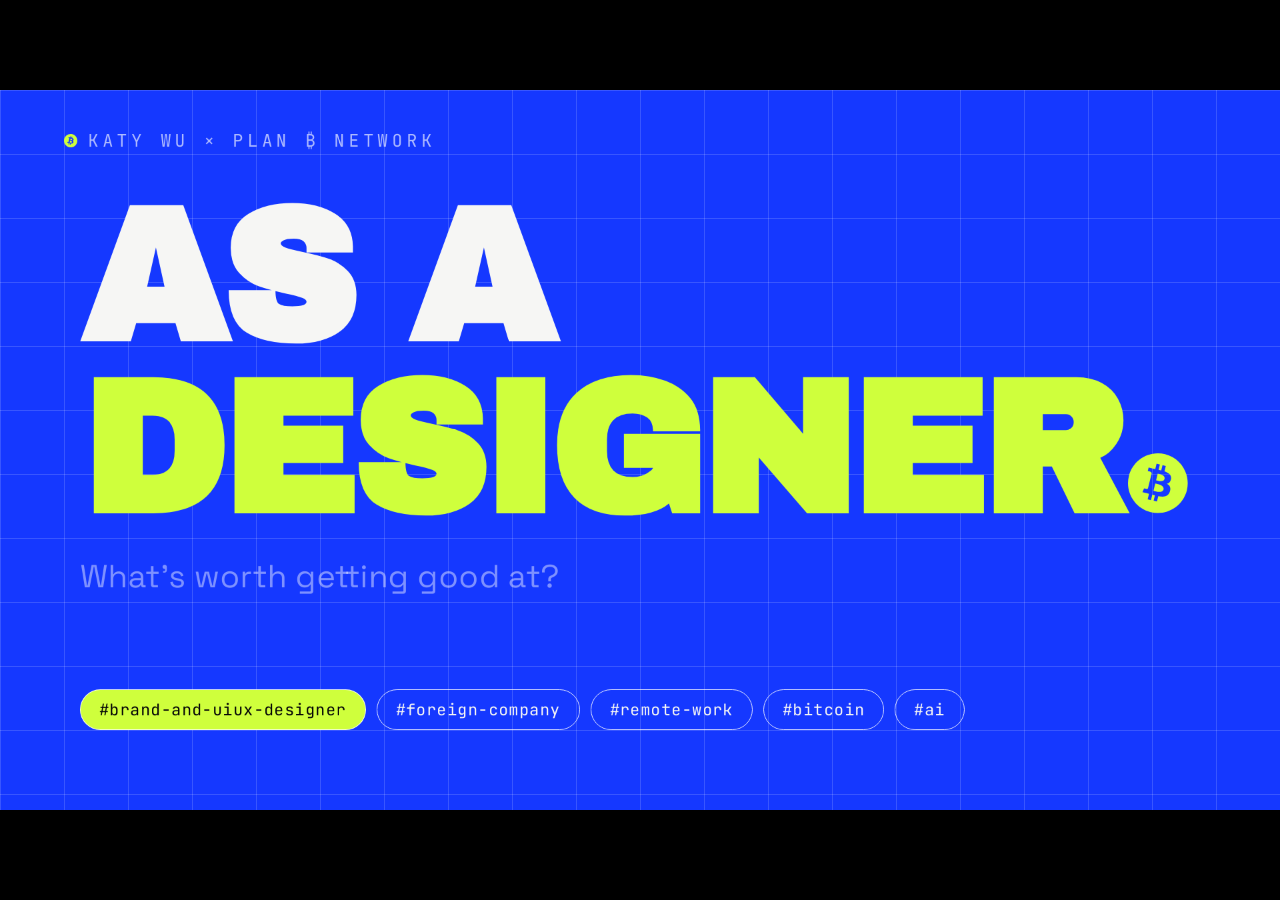
==== commit 6625ef8d: "Remove recap slides, add chapter bridges and cover subtitle - Remove 3 Recap slides (Ch01/02/03), do" ====
--- a/deck.html
+++ b/deck.html
@@ -9,7 +9,8 @@
 <link href="https://fonts.googleapis.com/css2?family=Archivo:wght@400;500;600;700;800;900&amp;family=Archivo+Black&amp;family=Space+Grotesk:wght@400;500;600;700&amp;family=JetBrains+Mono:wght@400;500;600&amp;display=swap" rel="stylesheet">
 <script src="deck-stage.js"></script>
 
-<script type="application/json" id="speaker-notes">[
+<script type="application/json" id="speaker-notes">
+[
   "Cover. Hold a beat. 'Hey everyone — As a designer. That's the whole brief tonight.' Tags below = the map. ~30s.",
   "Self intro. BA TW → MA UK → PlanB. Brand + Web. Half my coworkers I've never met IRL. <90s.",
   "You've seen the work. Three pieces. Don't sell — just orient so they know what I mean later. ~60s.",
@@ -32,7 +33,6 @@
   "好看 ≠ 有用. High-traffic ugly vs beautiful no-click. Which would you ship?",
   "Person 03 — Engineers. Logic-first. Don't argue taste — argue data, function, outcome.",
   "Sandwich method. Demo both versions out loud. Pause — let them absorb.",
-  "Ch.01 recap. Match chapter theme — what designers ACTUALLY do. Three lines. Read each, pause. Bridge to Ch.02.",
   "Q break Ch.01. ~5 min. Prompt: what surprised you most?",
   "",
   "Team scattered. Name the countries. 'Half my coworkers I've never met in person.' Let that land.",
@@ -55,7 +55,6 @@
   "Red flags — both ways. You're interviewing them too.",
   "Treat yourself like a company. Always-on reputation. Bridge to Ch.03.",
   "Q break Ch.02. English, culture, remote life, interviews. 5-8 min.",
-  "Ch.02 recap. Three takeaways. Bridge to Bitcoin.",
   "",
   "The AI question. Setup. Every talk gets asked this.",
   "Augment not replace. This is the thesis. Let it breathe.",
@@ -81,7 +80,6 @@
   "Warning. The hard truth. Outsource thinking and you stop growing.",
   "If I were you. Pick three tools. Use them daily for one month.",
   "Q break Ch.04. Biggest Q break. 10 min. Don't rush it.",
-  "Ch.04 recap. Three takeaways. Bridge to conclusion.",
   "22yo opener. Quiet slide. Slow down. Let the mood shift.",
   "",
   "Skills that compound. Money slide for career-minded students. Slow down here.",
@@ -93,7 +91,8 @@
   "Open Q&A. Ira Glass quote. Biggest permission to ask anything.",
   "Thank you. Sincere. No more slides after this. Let it breathe.",
   "Contact. Leave it up while you wrap. Invite them to reach out."
-]</script>
+]
+</script>
 
 <link rel="stylesheet" href="style.css">
 
@@ -115,6 +114,7 @@
         AS A<br>
         <span class="hl">DESIGNER<svg viewBox="0 0 24 24" fill="currentColor" style="width:0.32em;height:0.32em;display:inline-block;vertical-align:baseline;margin-left:0.04em;"><path d="M23.638 14.904c-1.602 6.43-8.113 10.34-14.542 8.736C2.67 22.05-1.244 15.525.362 9.105 1.962 2.67 8.475-1.243 14.9.358c6.43 1.605 10.342 8.115 8.738 14.548v-.002zm-6.35-4.613c.24-1.59-.974-2.45-2.64-3.03l.54-2.153-1.315-.33-.525 2.107c-.345-.087-.705-.167-1.064-.25l.526-2.127-1.32-.33-.54 2.165c-.285-.067-.565-.132-.84-.2l-1.815-.45-.35 1.407s.975.225.955.236c.535.136.63.486.615.766l-1.477 5.92c-.075.166-.24.406-.614.314.015.02-.96-.24-.96-.24l-.66 1.51 1.71.426.93.242-.54 2.19 1.32.327.54-2.17c.36.1.705.19 1.05.273l-.51 2.154 1.32.33.545-2.19c2.24.427 3.93.257 4.64-1.774.57-1.637-.03-2.58-1.217-3.196.854-.193 1.5-.76 1.68-1.93h.01zm-3.01 4.22c-.404 1.64-3.157.75-4.05.53l.72-2.9c.896.23 3.757.67 3.33 2.37zm.41-4.24c-.37 1.49-2.662.735-3.405.55l.654-2.64c.744.18 3.137.524 2.75 2.084v.006z"/></svg></span>
       </h1>
+      <p style="font-family:'Space Grotesk',sans-serif;font-size:48px;color:rgba(255,255,255,0.45);margin-top:28px;letter-spacing:0.01em;">What's worth getting good at?</p>
     </div>
     <div>
       <div class="tagrow">
@@ -210,6 +210,7 @@
   <div class="body" style="padding-top:140px; padding-bottom:140px;">
     <div class="big-num" style="font-size:380px;">01</div>
     <h2 class="big-ti" style="font-size:170px;">What Designer<br><span class="hl">actually do?</span></h2>
+    <p style="font-family:'Space Grotesk',sans-serif;font-size:30px;color:rgba(255,255,255,0.4);margin-top:36px;letter-spacing:0.01em;">systems, stakeholders, and why "good-looking" isn't the point.</p>
   </div>
 </section>
 
@@ -524,29 +525,8 @@
 </section>
 
 <!-- ═══════════ 23 · Q BREAK CH01 ═══════════ -->
-<section data-label="Ch01 recap" data-screen-label="23 Ch01 — Recap" data-om-validate="no_overflowing_text,no_overlapping_text,slide_sized_text">
-  <div class="grid-dark"></div>
-  <div class="hdr"><span class="mark">01 — TAKEAWAYS</span></div>
-  <div class="body">
-    <h2 class="display sm" style="margin-top:0;">What Designer <span class="hl">actually do?</span></h2>
-    <div class="cards c2" style="margin-top:48px; flex:1;">
-      <div class="card" style="justify-content:flex-start; gap:28px; padding:48px 52px; position:relative;">
-        <div style="position:absolute; top:44px; right:52px; font-family:'Archivo Black',sans-serif; font-size:52px; letter-spacing:-0.02em; color:var(--green);">50%</div>
-        <div class="n">/ 01</div>
-        <h4 style="font-size:72px;">Design</h4>
-        <p style="font-size:30px; line-height:1.5;">Brand or UIUX — you're building systems, not files. Every deliverable connects back to a bigger rulebook.</p>
-      </div>
-      <div class="card" style="justify-content:flex-start; gap:28px; padding:48px 52px; position:relative;">
-        <div style="position:absolute; top:44px; right:52px; font-family:'Archivo Black',sans-serif; font-size:52px; letter-spacing:-0.02em; color:var(--green);">50%</div>
-        <div class="n">/ 02</div>
-        <h4 style="font-size:72px;">Communication</h4>
-        <p style="font-size:30px; line-height:1.5;">Know how to talk to PMs, engineers, and marketing — and bring everyone to the same decision.</p>
-      </div>
-    </div>
-  </div>
-</section>
 <!-- ═══════════ 24 · CH01 RECAP ═══════════ -->
-<section class="green" data-label="Q break Ch01" data-screen-label="24 Q break — Ch01" data-om-validate="no_overflowing_text,no_overlapping_text,slide_sized_text">
+<section class="green" data-label="Q break Ch01" data-screen-label="23 Q break — Ch01" data-om-validate="no_overflowing_text,no_overlapping_text,slide_sized_text">
   <div class="hdr"><span class="mark">Q BREAK — 01</span></div>
   <div class="body" style="justify-content:center;">
     <h2 class="display sm" style="margin-top:0; color:var(--black);">Questions?</h2>
@@ -554,16 +534,17 @@
 </section>
 
 <!-- ═══════════ 25 · NEW · CH02 DIVIDER ═══════════ -->
-<section class="blue divider" data-label="Ch02 Divider" data-screen-label="25 Ch02 — Working Life" data-om-validate="no_overflowing_text,no_overlapping_text,slide_sized_text">
+<section class="blue divider" data-label="Ch02 Divider" data-screen-label="24 Ch02 — Working Life" data-om-validate="no_overflowing_text,no_overlapping_text,slide_sized_text">
   <div class="grid-tex"></div>
   <div class="hdr"><span class="mark">CH 02 — WORKING LIFE &amp; REMOTE</span></div>
   <div class="body" style="padding-top:140px; padding-bottom:140px;">
     <div class="big-num" style="font-size:380px;">02</div>
     <h2 class="big-ti" style="font-size:170px;">Foreign <span class="hl">Company</span><br>&amp; remote.</h2>
+    <p style="font-family:'Space Grotesk',sans-serif;font-size:30px;color:rgba(255,255,255,0.4);margin-top:36px;letter-spacing:0.01em;">Design is only half the equation — where you work and how you communicate changes everything.</p>
   </div>
 </section>
 <!-- ═══════════ 26 · A TEAM SCATTERED ═══════════ -->
-<section data-label="Team scattered" data-screen-label="26 A team scattered" data-om-validate="no_overflowing_text,no_overlapping_text,slide_sized_text">
+<section data-label="Team scattered" data-screen-label="25 A team scattered" data-om-validate="no_overflowing_text,no_overlapping_text,slide_sized_text">
   <div class="grid-dark"></div>
   <div class="hdr"><span class="mark">02 — WORKING LIFE</span></div>
   <div class="body">
@@ -582,7 +563,7 @@
 </section>
 
 <!-- ═══════════ 27 · 好看 ≠ 有用 ═══════════ -->
-<section data-label="English question" data-screen-label="27 English — how good?" data-om-validate="no_overflowing_text,no_overlapping_text,slide_sized_text">
+<section data-label="English question" data-screen-label="26 English — how good?" data-om-validate="no_overflowing_text,no_overlapping_text,slide_sized_text">
   <div class="grid-dark"></div>
   <div class="hdr"><span class="mark">02 — WORKING ENGLISH</span></div>
   <div class="body" style="justify-content:center;">
@@ -591,7 +572,7 @@
 </section>
 
 <!-- ═══════════ 28 · CLEAR BEATS FLUENT ═══════════ -->
-<section class="green" data-label="Clear beats fluent" data-screen-label="28 Clear &gt; Fluent" data-om-validate="no_overflowing_text,no_overlapping_text,slide_sized_text">
+<section class="green" data-label="Clear beats fluent" data-screen-label="27 Clear &gt; Fluent" data-om-validate="no_overflowing_text,no_overlapping_text,slide_sized_text">
   <div class="hdr"><span class="mark">02 — WORKING ENGLISH</span></div>
   <div class="body" style="justify-content:center;gap:32px;">
     <h2 class="display sm" style="margin-top:0;color:var(--black);">Clear &gt; <span style="text-decoration:underline;text-decoration-color:#003580;">Fluent.</span></h2>
@@ -600,7 +581,7 @@
 </section>
 
 <!-- ═══════════ 29 · THREE ENGLISH TIPS ═══════════ -->
-<section data-label="Three English tips" data-screen-label="29 3 English tips" data-om-validate="no_overflowing_text,no_overlapping_text,slide_sized_text">
+<section data-label="Three English tips" data-screen-label="28 3 English tips" data-om-validate="no_overflowing_text,no_overlapping_text,slide_sized_text">
   <div class="grid-dark"></div>
   <div class="hdr"><span class="mark">02 — WORKING ENGLISH</span></div>
   <div class="body">
@@ -628,7 +609,7 @@
 </section>
 
 <!-- ═══════════ NEW · THE GOOD — INTRO ═══════════ -->
-<section class="blue" data-label="The Good intro" data-screen-label="30 Working abroad — the good" data-om-validate="no_overflowing_text,no_overlapping_text,slide_sized_text">
+<section class="blue" data-label="The Good intro" data-screen-label="29 Working abroad — the good" data-om-validate="no_overflowing_text,no_overlapping_text,slide_sized_text">
   <div class="grid-tex"></div>
   <div class="hdr"><span class="mark">02 — WORKING LIFE</span></div>
   <div class="body" style="justify-content:center; gap:28px;">
@@ -638,7 +619,7 @@
 </section>
 
 <!-- ═══════════ 30 · THE GOOD 01 ═══════════ -->
-<section class="green" data-label="The Good 01" data-screen-label="31 Good — less hierarchy" data-om-validate="no_overflowing_text,no_overlapping_text,slide_sized_text">
+<section class="green" data-label="The Good 01" data-screen-label="30 Good — less hierarchy" data-om-validate="no_overflowing_text,no_overlapping_text,slide_sized_text">
   <div class="hdr"><span class="mark">02 — THE GOOD</span></div>
   <div class="body" style="justify-content:center;gap:36px;">
     <div style="font-family:'JetBrains Mono',monospace;font-size:26px;letter-spacing:0.2em;color:rgba(5,6,7,0.5);text-transform:uppercase;">/ Good 01</div>
@@ -648,7 +629,7 @@
 </section>
 
 <!-- ═══════════ 31 · THE GOOD 02 ═══════════ -->
-<section class="green" data-label="The Good 02" data-screen-label="32 Good — work-life balance" data-om-validate="no_overflowing_text,no_overlapping_text,slide_sized_text">
+<section class="green" data-label="The Good 02" data-screen-label="31 Good — work-life balance" data-om-validate="no_overflowing_text,no_overlapping_text,slide_sized_text">
   <div class="hdr"><span class="mark">02 — THE GOOD</span></div>
   <div class="body" style="justify-content:center;gap:36px;">
     <div style="font-family:'JetBrains Mono',monospace;font-size:26px;letter-spacing:0.2em;color:rgba(5,6,7,0.5);text-transform:uppercase;">/ Good 02</div>
@@ -658,7 +639,7 @@
 </section>
 
 <!-- ═══════════ 32 · THE GOOD 03 ═══════════ -->
-<section class="green" data-label="The Good 03" data-screen-label="33 Good — treated as adult" data-om-validate="no_overflowing_text,no_overlapping_text,slide_sized_text">
+<section class="green" data-label="The Good 03" data-screen-label="32 Good — treated as adult" data-om-validate="no_overflowing_text,no_overlapping_text,slide_sized_text">
   <div class="hdr"><span class="mark">02 — THE GOOD</span></div>
   <div class="body" style="justify-content:center;gap:36px;">
     <div style="font-family:'JetBrains Mono',monospace;font-size:26px;letter-spacing:0.2em;color:rgba(5,6,7,0.5);text-transform:uppercase;">/ Good 03</div>
@@ -668,7 +649,7 @@
 </section>
 
 <!-- ═══════════ NEW · THE HARD — INTRO ═══════════ -->
-<section class="blue" data-label="The Hard intro" data-screen-label="34 Working abroad — the hard" data-om-validate="no_overflowing_text,no_overlapping_text,slide_sized_text">
+<section class="blue" data-label="The Hard intro" data-screen-label="33 Working abroad — the hard" data-om-validate="no_overflowing_text,no_overlapping_text,slide_sized_text">
   <div class="grid-tex"></div>
   <div class="hdr"><span class="mark">02 — WORKING LIFE</span></div>
   <div class="body" style="justify-content:center; gap:28px;">
@@ -678,7 +659,7 @@
 </section>
 
 <!-- ═══════════ 33 · THE HARD 01 ═══════════ -->
-<section data-label="The Hard 01" data-screen-label="35 Hard — indirect feedback" data-om-validate="no_overflowing_text,no_overlapping_text,slide_sized_text">
+<section data-label="The Hard 01" data-screen-label="34 Hard — indirect feedback" data-om-validate="no_overflowing_text,no_overlapping_text,slide_sized_text">
   <div class="grid-dark"></div>
   <div class="hdr"><span class="mark">02 — THE HARD</span></div>
   <div class="body" style="justify-content:center;gap:36px;">
@@ -689,7 +670,7 @@
 </section>
 
 <!-- ═══════════ 34 · THE HARD 02 ═══════════ -->
-<section data-label="The Hard 02" data-screen-label="36 Hard — self-discipline" data-om-validate="no_overflowing_text,no_overlapping_text,slide_sized_text">
+<section data-label="The Hard 02" data-screen-label="35 Hard — self-discipline" data-om-validate="no_overflowing_text,no_overlapping_text,slide_sized_text">
   <div class="grid-dark"></div>
   <div class="hdr"><span class="mark">02 — THE HARD</span></div>
   <div class="body" style="justify-content:center;gap:36px;">
@@ -700,7 +681,7 @@
 </section>
 
 <!-- ═══════════ 35 · THE HARD 03 ═══════════ -->
-<section data-label="The Hard 03" data-screen-label="37 Hard — things move slower" data-om-validate="no_overflowing_text,no_overlapping_text,slide_sized_text">
+<section data-label="The Hard 03" data-screen-label="36 Hard — things move slower" data-om-validate="no_overflowing_text,no_overlapping_text,slide_sized_text">
   <div class="grid-dark"></div>
   <div class="hdr"><span class="mark">02 — THE HARD</span></div>
   <div class="body" style="justify-content:center;gap:36px;">
@@ -711,7 +692,7 @@
 </section>
 
 <!-- ═══════════ NEW · REMOTE — INTRO ═══════════ -->
-<section class="blue" data-label="Remote intro" data-screen-label="38 Remote work" data-om-validate="no_overflowing_text,no_overlapping_text,slide_sized_text">
+<section class="blue" data-label="Remote intro" data-screen-label="37 Remote work" data-om-validate="no_overflowing_text,no_overlapping_text,slide_sized_text">
   <div class="grid-tex"></div>
   <div class="hdr"><span class="mark">02 — REMOTE WORK</span></div>
   <div class="body" style="justify-content:center; gap:28px;">
@@ -721,7 +702,7 @@
 </section>
 
 <!-- ═══════════ 36 · REMOTE — THREE TYPES ═══════════ -->
-<section data-label="Remote three types" data-screen-label="39 Remote — 3 types" data-om-validate="no_overflowing_text,no_overlapping_text,slide_sized_text">
+<section data-label="Remote three types" data-screen-label="38 Remote — 3 types" data-om-validate="no_overflowing_text,no_overlapping_text,slide_sized_text">
   <div class="grid-dark"></div>
   <div class="hdr"><span class="mark">02 — REMOTE WORK</span></div>
   <div class="body">
@@ -752,7 +733,7 @@
 
 
 <!-- ═══════════ 42 · QUIZ ═══════════ -->
-<section data-label="Quiz remote" data-screen-label="40 Quiz — remote fit?" data-om-validate="no_overflowing_text,no_overlapping_text,slide_sized_text">
+<section data-label="Quiz remote" data-screen-label="39 Quiz — remote fit?" data-om-validate="no_overflowing_text,no_overlapping_text,slide_sized_text">
   <div class="grid-dark"></div>
   <div class="hdr"><span class="mark">02 — INTERACTIVE</span></div>
   <div class="body">
@@ -769,7 +750,7 @@
 </section>
 
 <!-- ═══════════ 43 · LOCAL VS FOREIGN ═══════════ -->
-<section data-label="Local vs foreign" data-screen-label="41 Local vs foreign co." data-om-validate="no_overflowing_text,no_overlapping_text,slide_sized_text">
+<section data-label="Local vs foreign" data-screen-label="40 Local vs foreign co." data-om-validate="no_overflowing_text,no_overlapping_text,slide_sized_text">
   <div class="grid-dark"></div>
   <div class="hdr"><span class="mark">02 — WORKING CULTURE</span></div>
   <div class="body">
@@ -799,7 +780,7 @@
 </section>
 
 <!-- ═══════════ 44 · INTERVIEW REALITY ═══════════ -->
-<section data-label="Interview reality" data-screen-label="42 Interview reality" data-om-validate="no_overflowing_text,no_overlapping_text,slide_sized_text">
+<section data-label="Interview reality" data-screen-label="41 Interview reality" data-om-validate="no_overflowing_text,no_overlapping_text,slide_sized_text">
   <div class="grid-dark"></div>
   <div class="hdr"><span class="mark">02 — GETTING THE JOB</span></div>
   <div class="body">
@@ -813,7 +794,7 @@
 </section>
 
 <!-- ═══════════ 45 · RED FLAGS ═══════════ -->
-<section data-label="Red flags" data-screen-label="43 Two-way red flags" data-om-validate="no_overflowing_text,no_overlapping_text,slide_sized_text">
+<section data-label="Red flags" data-screen-label="42 Two-way red flags" data-om-validate="no_overflowing_text,no_overlapping_text,slide_sized_text">
   <div class="grid-dark"></div>
   <div class="hdr"><span class="mark">02 — GETTING THE JOB</span></div>
   <div class="body">
@@ -840,7 +821,7 @@
 </section>
 
 <!-- ═══════════ 46 · HOW TO IMPROVE CHANCES ═══════════ -->
-<section data-label="Improve chances" data-screen-label="44 Improve your chances" data-om-validate="no_overflowing_text,no_overlapping_text,slide_sized_text">
+<section data-label="Improve chances" data-screen-label="43 Improve your chances" data-om-validate="no_overflowing_text,no_overlapping_text,slide_sized_text">
   <div class="grid-dark"></div>
   <div class="hdr"><span class="mark">02 — GETTING THE JOB</span></div>
   <div class="body" style="justify-content:center;gap:36px;">
@@ -855,7 +836,7 @@
 </section>
 
 <!-- ═══════════ 47 · Q BREAK CH02 ═══════════ -->
-<section class="green" data-label="Q break Ch02" data-screen-label="45 Q break — Ch02" data-om-validate="no_overflowing_text,no_overlapping_text,slide_sized_text">
+<section class="green" data-label="Q break Ch02" data-screen-label="44 Q break — Ch02" data-om-validate="no_overflowing_text,no_overlapping_text,slide_sized_text">
   <div class="hdr"><span class="mark">Q BREAK — 02</span></div>
   <div class="body" style="justify-content:center;gap:40px;">
     <h2 class="display sm" style="margin-top:0;color:var(--black);">Questions.</h2>
@@ -868,18 +849,6 @@
 </section>
 
 <!-- ═══════════ 48 · CH02 RECAP ═══════════ -->
-<section data-label="Ch02 recap" data-screen-label="46 Ch02 — Recap" data-om-validate="no_overflowing_text,no_overlapping_text,slide_sized_text">
-  <div class="grid-dark"></div>
-  <div class="hdr"><span class="mark">02 — TAKEAWAYS</span></div>
-  <div class="body">
-    <h2 class="display sm" style="margin-top:0;">Three things to <span class="hl">keep.</span></h2>
-    <ol class="numlist" style="margin-top:48px;flex:1;display:flex;flex-direction:column;justify-content:space-between;">
-      <li><strong>Clear beats fluent</strong> — precision over pretty sentences</li>
-      <li><strong>Self-discipline is the ticket</strong> — write well, own your time</li>
-      <li><span class="hl">Treat yourself like a company</span> — opportunities find the prepared</li>
-    </ol>
-  </div>
-</section>
 
 
 
@@ -899,17 +868,18 @@
 
 <!-- ══════════════════════════ CH.04 ══════════════════════════ -->
 <!-- ═══════════ NEW · CH03 DIVIDER ═══════════ -->
-<section class="blue divider" data-label="Ch03 Divider" data-screen-label="47 Ch03 — AI &amp; Tools" data-om-validate="no_overflowing_text,no_overlapping_text,slide_sized_text">
+<section class="blue divider" data-label="Ch03 Divider" data-screen-label="45 Ch03 — AI &amp; Tools" data-om-validate="no_overflowing_text,no_overlapping_text,slide_sized_text">
   <div class="grid-tex"></div>
   <div class="hdr"><span class="mark">CH 03 — AI &amp; TOOLS</span></div>
   <div class="body" style="padding-top:140px; padding-bottom:140px;">
     <div class="big-num" style="font-size:380px;">03</div>
     <h2 class="big-ti" style="font-size:170px;">AI &amp; <span class="hl">tools.</span></h2>
+    <p style="font-family:'Space Grotesk',sans-serif;font-size:30px;color:rgba(255,255,255,0.4);margin-top:36px;letter-spacing:0.01em;">You know the work and the life. Now the tools that are rewriting both.</p>
   </div>
 </section>
 
 <!-- ═══════════ 61 · DO YOU USE AI ═══════════ -->
-<section data-label="Do you use AI" data-screen-label="48 Do you use AI?" data-om-validate="no_overflowing_text,no_overlapping_text,slide_sized_text">
+<section data-label="Do you use AI" data-screen-label="46 Do you use AI?" data-om-validate="no_overflowing_text,no_overlapping_text,slide_sized_text">
   <div class="grid-dark"></div>
   <div class="hdr"><span class="mark">03 — AI</span></div>
   <div class="body" style="justify-content:center;">
@@ -918,7 +888,7 @@
 </section>
 
 <!-- ═══════════ 62 · AUGMENT NOT REPLACE ═══════════ -->
-<section class="green" data-label="Augment not replace" data-screen-label="49 Augment, not replace" data-om-validate="no_overflowing_text,no_overlapping_text,slide_sized_text">
+<section class="green" data-label="Augment not replace" data-screen-label="47 Augment, not replace" data-om-validate="no_overflowing_text,no_overlapping_text,slide_sized_text">
   <div class="hdr"><span class="mark">03 — AI</span></div>
   <div class="body" style="justify-content:center;gap:36px;">
     <h2 class="display sm" style="margin-top:0;color:var(--black);">AI replaces the <span style="text-decoration:underline;">process.</span><br>Not the decision.</h2>
@@ -927,22 +897,22 @@
 </section>
 
 <!-- ═══════════ 63 · WHERE AI APPEARS ═══════════ -->
-<section data-label="Where AI appears" data-screen-label="50 Where AI appears" data-om-validate="no_overflowing_text,no_overlapping_text,slide_sized_text">
+<section data-label="Where AI appears" data-screen-label="48 Where AI appears" data-om-validate="no_overflowing_text,no_overlapping_text,slide_sized_text">
   <div class="grid-dark"></div>
   <div class="hdr"><span class="mark">03 — AI AT PLANB</span></div>
   <div class="body">
     <h2 class="display sm" style="margin-top:0;">AI shows up <span class="hl">here.</span></h2>
     <div class="cards c4" style="flex:1;margin-top:36px;">
-      <div class="card"><div class="n">/ 01</div><h4>Image reference</h4><p>Generate mood & concept visuals</p></div>
-      <div class="card"><div class="n">/ 02</div><h4>Copy suggestions</h4><p>First-draft headlines & descriptions</p></div>
-      <div class="card"><div class="n">/ 03</div><h4>External web pages</h4><p>AI-assisted content & layout</p></div>
-      <div class="card"><div class="n">/ 04</div><h4>Deck generation</h4><p>Auto-structure for internal slides</p></div>
+      <div class="card"><div class="n">/ 80</div><h4>Image reference</h4><p>Generate mood & concept visuals</p></div>
+      <div class="card"><div class="n">/ 80</div><h4>Copy suggestions</h4><p>First-draft headlines & descriptions</p></div>
+      <div class="card"><div class="n">/ 80</div><h4>External web pages</h4><p>AI-assisted content & layout</p></div>
+      <div class="card"><div class="n">/ 80</div><h4>Deck generation</h4><p>Auto-structure for internal slides</p></div>
     </div>
   </div>
 </section>
 
 <!-- ═══════════ 64 · WHERE AI DOESN'T APPEAR ═══════════ -->
-<section data-label="Where AI doesnt appear" data-screen-label="51 Where AI doesn't go" data-om-validate="no_overflowing_text,no_overlapping_text,slide_sized_text">
+<section data-label="Where AI doesnt appear" data-screen-label="49 Where AI doesn't go" data-om-validate="no_overflowing_text,no_overlapping_text,slide_sized_text">
   <div class="grid-dark"></div>
   <div class="hdr"><span class="mark">03 — AI AT PLANB</span></div>
   <div class="body" style="justify-content:center;gap:36px;">
@@ -953,7 +923,7 @@
 </section>
 
 <!-- ═══════════ 65 · WHY COMPANIES TAKE LONGER ═══════════ -->
-<section class="blue" data-label="Companies take longer" data-screen-label="52 Why companies slow" data-om-validate="no_overflowing_text,no_overlapping_text,slide_sized_text">
+<section class="blue" data-label="Companies take longer" data-screen-label="50 Why companies slow" data-om-validate="no_overflowing_text,no_overlapping_text,slide_sized_text">
   <div class="grid-tex"></div>
   <div class="hdr"><span class="mark">03 — AI</span></div>
   <div class="body" style="justify-content:center;gap:36px;">
@@ -963,7 +933,7 @@
 </section>
 
 <!-- ═══════════ 66 · MY WORKFLOW INTRO ═══════════ -->
-<section class="green" data-label="My AI workflow" data-screen-label="53 My AI workflow" data-om-validate="no_overflowing_text,no_overlapping_text,slide_sized_text">
+<section class="green" data-label="My AI workflow" data-screen-label="51 My AI workflow" data-om-validate="no_overflowing_text,no_overlapping_text,slide_sized_text">
   <div class="hdr"><span class="mark">03 — PERSONAL WORKFLOW</span></div>
   <div class="body" style="justify-content:center;gap:40px;">
     <h2 class="display sm" style="margin-top:0;color:var(--black);">My personal<br>AI workflow.</h2>
@@ -979,7 +949,7 @@
 </section>
 
 <!-- ═══════════ 67 · IMAGE BEFORE AFTER ═══════════ -->
-<section data-label="Image before after" data-screen-label="54 Image — before/after" data-om-validate="no_overflowing_text,no_overlapping_text,slide_sized_text">
+<section data-label="Image before after" data-screen-label="52 Image — before/after" data-om-validate="no_overflowing_text,no_overlapping_text,slide_sized_text">
   <div class="grid-dark"></div>
   <div class="hdr"><span class="mark">03 — IMAGE</span></div>
   <div class="body">
@@ -1006,7 +976,7 @@
 </section>
 
 <!-- ═══════════ 68 · IMAGE WORKFLOW ═══════════ -->
-<section data-label="Image workflow" data-screen-label="55 Image workflow" data-om-validate="no_overflowing_text,no_overlapping_text,slide_sized_text">
+<section data-label="Image workflow" data-screen-label="53 Image workflow" data-om-validate="no_overflowing_text,no_overlapping_text,slide_sized_text">
   <div class="grid-dark"></div>
   <div class="hdr"><span class="mark">03 — IMAGE</span></div>
   <div class="body">
@@ -1020,7 +990,7 @@
 </section>
 
 <!-- ═══════════ 69 · IMAGE TOOLS ═══════════ -->
-<section data-label="Image tools" data-screen-label="56 Image tools" data-om-validate="no_overflowing_text,no_overlapping_text,slide_sized_text">
+<section data-label="Image tools" data-screen-label="54 Image tools" data-om-validate="no_overflowing_text,no_overlapping_text,slide_sized_text">
   <div class="grid-dark"></div>
   <div class="hdr"><span class="mark">03 — IMAGE</span></div>
   <div class="body">
@@ -1041,7 +1011,7 @@
 </section>
 
 <!-- ═══════════ 70 · VIDEO BEFORE AFTER ═══════════ -->
-<section data-label="Video before after" data-screen-label="57 Video — before/after" data-om-validate="no_overflowing_text,no_overlapping_text,slide_sized_text">
+<section data-label="Video before after" data-screen-label="55 Video — before/after" data-om-validate="no_overflowing_text,no_overlapping_text,slide_sized_text">
   <div class="grid-dark"></div>
   <div class="hdr"><span class="mark">03 — VIDEO</span></div>
   <div class="body">
@@ -1068,7 +1038,7 @@
 </section>
 
 <!-- ═══════════ 71 · VIDEO WORKFLOW ═══════════ -->
-<section data-label="Video workflow" data-screen-label="58 Video workflow" data-om-validate="no_overflowing_text,no_overlapping_text,slide_sized_text">
+<section data-label="Video workflow" data-screen-label="56 Video workflow" data-om-validate="no_overflowing_text,no_overlapping_text,slide_sized_text">
   <div class="grid-dark"></div>
   <div class="hdr"><span class="mark">03 — VIDEO</span></div>
   <div class="body">
@@ -1082,7 +1052,7 @@
 </section>
 
 <!-- ═══════════ 72 · VIDEO TOOLS ═══════════ -->
-<section data-label="Video tools" data-screen-label="59 Video tools" data-om-validate="no_overflowing_text,no_overlapping_text,slide_sized_text">
+<section data-label="Video tools" data-screen-label="57 Video tools" data-om-validate="no_overflowing_text,no_overlapping_text,slide_sized_text">
   <div class="grid-dark"></div>
   <div class="hdr"><span class="mark">03 — VIDEO</span></div>
   <div class="body">
@@ -1108,7 +1078,7 @@
 </section>
 
 <!-- ═══════════ 73 · WEB BEFORE AFTER ═══════════ -->
-<section data-label="Web before after" data-screen-label="60 Web — before/after" data-om-validate="no_overflowing_text,no_overlapping_text,slide_sized_text">
+<section data-label="Web before after" data-screen-label="58 Web — before/after" data-om-validate="no_overflowing_text,no_overlapping_text,slide_sized_text">
   <div class="grid-dark"></div>
   <div class="hdr"><span class="mark">03 — WEB</span></div>
   <div class="body">
@@ -1135,7 +1105,7 @@
 </section>
 
 <!-- ═══════════ 74 · WEB WORKFLOW ═══════════ -->
-<section data-label="Web workflow" data-screen-label="61 Web workflow" data-om-validate="no_overflowing_text,no_overlapping_text,slide_sized_text">
+<section data-label="Web workflow" data-screen-label="59 Web workflow" data-om-validate="no_overflowing_text,no_overlapping_text,slide_sized_text">
   <div class="grid-dark"></div>
   <div class="hdr"><span class="mark">03 — WEB</span></div>
   <div class="body">
@@ -1149,7 +1119,7 @@
 </section>
 
 <!-- ═══════════ 75 · CLAUDE CODE STEPS ═══════════ -->
-<section data-label="Claude Code steps" data-screen-label="62 Claude Code steps" data-om-validate="no_overflowing_text,no_overlapping_text,slide_sized_text">
+<section data-label="Claude Code steps" data-screen-label="60 Claude Code steps" data-om-validate="no_overflowing_text,no_overlapping_text,slide_sized_text">
   <div class="grid-dark"></div>
   <div class="hdr"><span class="mark">03 — WEB</span></div>
   <div class="body">
@@ -1165,7 +1135,7 @@
 </section>
 
 <!-- ═══════════ 76 · SKILLS + RULES ═══════════ -->
-<section data-label="Skills and rules" data-screen-label="63 Skills + 3 rules" data-om-validate="no_overflowing_text,no_overlapping_text,slide_sized_text">
+<section data-label="Skills and rules" data-screen-label="61 Skills + 3 rules" data-om-validate="no_overflowing_text,no_overlapping_text,slide_sized_text">
   <div class="grid-dark"></div>
   <div class="hdr"><span class="mark">03 — WEB</span></div>
   <div class="body">
@@ -1191,7 +1161,7 @@
 </section>
 
 <!-- ═══════════ 77 · OTHER AI TOOLS ═══════════ -->
-<section data-label="Other AI tools" data-screen-label="64 Other AI tools" data-om-validate="no_overflowing_text,no_overlapping_text,slide_sized_text">
+<section data-label="Other AI tools" data-screen-label="62 Other AI tools" data-om-validate="no_overflowing_text,no_overlapping_text,slide_sized_text">
   <div class="grid-dark"></div>
   <div class="hdr"><span class="mark">03 — AI TOOLS</span></div>
   <div class="body">
@@ -1212,7 +1182,7 @@
 </section>
 
 <!-- ═══════════ 78 · AI STRONG WEAK ═══════════ -->
-<section data-label="AI strong weak" data-screen-label="65 AI strong / weak" data-om-validate="no_overflowing_text,no_overlapping_text,slide_sized_text">
+<section data-label="AI strong weak" data-screen-label="63 AI strong / weak" data-om-validate="no_overflowing_text,no_overlapping_text,slide_sized_text">
   <div class="grid-dark"></div>
   <div class="hdr"><span class="mark">03 — AI</span></div>
   <div class="body">
@@ -1239,7 +1209,7 @@
 </section>
 
 <!-- ═══════════ 79 · BRAND MD ═══════════ -->
-<section class="blue" data-label="Brand md" data-screen-label="66 Write brand .md" data-om-validate="no_overflowing_text,no_overlapping_text,slide_sized_text">
+<section class="blue" data-label="Brand md" data-screen-label="64 Write brand .md" data-om-validate="no_overflowing_text,no_overlapping_text,slide_sized_text">
   <div class="grid-tex"></div>
   <div class="hdr"><span class="mark">03 — DESIGNER'S NEXT STEP</span></div>
   <div class="body" style="justify-content:center;gap:36px;">
@@ -1249,7 +1219,7 @@
 </section>
 
 <!-- ═══════════ 80 · TASTE IS THE SKILL ═══════════ -->
-<section class="blue" data-label="Taste is the skill" data-screen-label="67 Taste is the skill" data-om-validate="no_overflowing_text,no_overlapping_text,slide_sized_text">
+<section class="blue" data-label="Taste is the skill" data-screen-label="65 Taste is the skill" data-om-validate="no_overflowing_text,no_overlapping_text,slide_sized_text">
   <div class="grid-tex"></div>
   <div class="hdr"><span class="mark">03 — AI</span></div>
   <div class="body" style="justify-content:center;">
@@ -1258,22 +1228,22 @@
 </section>
 
 <!-- ═══════════ 81 · PROMPTS ═══════════ -->
-<section data-label="4 prompts" data-screen-label="68 4 prompts I use" data-om-validate="no_overflowing_text,no_overlapping_text,slide_sized_text">
+<section data-label="4 prompts" data-screen-label="66 4 prompts I use" data-om-validate="no_overflowing_text,no_overlapping_text,slide_sized_text">
   <div class="grid-dark"></div>
   <div class="hdr"><span class="mark">03 — PROMPTS</span></div>
   <div class="body">
     <h2 class="display sm" style="margin-top:0;">4 prompts I use <span class="hl">every week.</span></h2>
     <div class="cards c2" style="flex:1;margin-top:36px;">
-      <div class="card"><div class="n">/ 01</div><h4>"Critique this as a strict art director, a skeptical PM, and an impatient user."</h4></div>
-      <div class="card"><div class="n">/ 02</div><h4>"Cut this in half — without losing meaning."</h4></div>
-      <div class="card"><div class="n">/ 03</div><h4>"What am I missing? What should I be asking that I'm not?"</h4></div>
-      <div class="card"><div class="n">/ 04</div><h4>"Explain this to a 5-year-old."</h4></div>
+      <div class="card"><div class="n">/ 80</div><h4>"Critique this as a strict art director, a skeptical PM, and an impatient user."</h4></div>
+      <div class="card"><div class="n">/ 80</div><h4>"Cut this in half — without losing meaning."</h4></div>
+      <div class="card"><div class="n">/ 80</div><h4>"What am I missing? What should I be asking that I'm not?"</h4></div>
+      <div class="card"><div class="n">/ 80</div><h4>"Explain this to a 5-year-old."</h4></div>
     </div>
   </div>
 </section>
 
 <!-- ═══════════ 82 · WARNING ═══════════ -->
-<section data-label="Warning" data-screen-label="69 Warning" data-om-validate="no_overflowing_text,no_overlapping_text,slide_sized_text">
+<section data-label="Warning" data-screen-label="67 Warning" data-om-validate="no_overflowing_text,no_overlapping_text,slide_sized_text">
   <div class="grid-dark"></div>
   <div class="hdr"><span class="mark">03 — AI</span></div>
   <div class="body" style="justify-content:center;gap:36px;">
@@ -1284,7 +1254,7 @@
 </section>
 
 <!-- ═══════════ 83 · IF I WERE YOU ═══════════ -->
-<section data-label="If I were you" data-screen-label="70 If I were you" data-om-validate="no_overflowing_text,no_overlapping_text,slide_sized_text">
+<section data-label="If I were you" data-screen-label="68 If I were you" data-om-validate="no_overflowing_text,no_overlapping_text,slide_sized_text">
   <div class="grid-dark"></div>
   <div class="hdr"><span class="mark">03 — ACTION</span></div>
   <div class="body" style="justify-content:center;gap:36px;">
@@ -1299,7 +1269,7 @@
 </section>
 
 <!-- ═══════════ 84 · Q BREAK CH04 ═══════════ -->
-<section class="green" data-label="Q break Ch03" data-screen-label="71 Q break — Ch03" data-om-validate="no_overflowing_text,no_overlapping_text,slide_sized_text">
+<section class="green" data-label="Q break Ch03" data-screen-label="69 Q break — Ch03" data-om-validate="no_overflowing_text,no_overlapping_text,slide_sized_text">
   <div class="hdr"><span class="mark">Q BREAK — 04</span></div>
   <div class="body" style="justify-content:center;gap:40px;">
     <h2 class="display sm" style="margin-top:0;color:var(--black);">Questions.</h2>
@@ -1313,33 +1283,22 @@
 </section>
 
 <!-- ═══════════ 85 · CH04 RECAP ═══════════ -->
-<section data-label="Ch03 recap" data-screen-label="72 Ch03 — Recap" data-om-validate="no_overflowing_text,no_overlapping_text,slide_sized_text">
-  <div class="grid-dark"></div>
-  <div class="hdr"><span class="mark">03 — TAKEAWAYS</span></div>
-  <div class="body">
-    <h2 class="display sm" style="margin-top:0;">Three things to <span class="hl">keep.</span></h2>
-    <ol class="numlist" style="margin-top:48px;flex:1;display:flex;flex-direction:column;justify-content:space-between;">
-      <li><strong>AI accelerates — you decide</strong> — first drafts to AI, judgment stays yours</li>
-      <li><strong>Taste is the moat</strong> — generating is easy, knowing good is not</li>
-      <li><span class="hl">Pick three tools, use them daily</span> — one image · one code · one chat</li>
-    </ol>
-  </div>
-</section>
 
 
 <!-- ══════════════════════════ CH.05 ══════════════════════════ -->
 <!-- ═══════════ NEW · CH04 DIVIDER ═══════════ -->
-<section class="blue divider" data-label="Ch04 Divider" data-screen-label="73 Ch04 — Conclusion" data-om-validate="no_overflowing_text,no_overlapping_text,slide_sized_text">
+<section class="blue divider" data-label="Ch04 Divider" data-screen-label="70 Ch04 — Conclusion" data-om-validate="no_overflowing_text,no_overlapping_text,slide_sized_text">
   <div class="grid-tex"></div>
   <div class="hdr"><span class="mark">CH 04 — CONCLUSION</span></div>
   <div class="body" style="padding-top:140px; padding-bottom:140px;">
     <div class="big-num" style="font-size:380px;">04</div>
     <h2 class="big-ti" style="font-size:170px;">Closing <span class="hl">thoughts.</span></h2>
+    <p style="font-family:'Space Grotesk',sans-serif;font-size:30px;color:rgba(255,255,255,0.4);margin-top:36px;letter-spacing:0.01em;">Three chapters in. Here's what I'd tell 22-year-old me.</p>
   </div>
 </section>
 
 <!-- ═══════════ 86 · YO OPENER ═══════════ -->
-<section class="blue" data-label="22yo opener" data-screen-label="74 22yo opener" data-om-validate="no_overflowing_text,no_overlapping_text,slide_sized_text">
+<section class="blue" data-label="22yo opener" data-screen-label="71 22yo opener" data-om-validate="no_overflowing_text,no_overlapping_text,slide_sized_text">
   <div class="grid-tex"></div>
   <div class="hdr"><span class="mark">04 — CONCLUSION</span></div>
   <div class="body" style="justify-content:center;">
@@ -1348,7 +1307,7 @@
 </section>
 
 <!-- ═══════════ 87 · SKILLS THAT COMPOUND ═══════════ -->
-<section data-label="Skills that compound" data-screen-label="75 Skills that compound" data-om-validate="no_overflowing_text,no_overlapping_text,slide_sized_text">
+<section data-label="Skills that compound" data-screen-label="72 Skills that compound" data-om-validate="no_overflowing_text,no_overlapping_text,slide_sized_text">
   <div class="grid-dark"></div>
   <div class="hdr"><span class="mark">01 — CAREER</span></div>
   <div class="body">
@@ -1379,62 +1338,62 @@
 </section>
 
 <!-- ═══════════ 88 · COMPOUND SKILLS ═══════════ -->
-<section data-label="Compound skills" data-screen-label="76 Compound skills" data-om-validate="no_overflowing_text,no_overlapping_text,slide_sized_text">
+<section data-label="Compound skills" data-screen-label="73 Compound skills" data-om-validate="no_overflowing_text,no_overlapping_text,slide_sized_text">
   <div class="grid-dark"></div>
   <div class="hdr"><span class="mark">04 — CONCLUSION</span></div>
   <div class="body" style="justify-content:center;gap:36px;">
-    <div style="font-family:'JetBrains Mono',monospace;font-size:26px;letter-spacing:0.2em;color:var(--green);text-transform:uppercase;">/ 01</div>
+    <div style="font-family:'JetBrains Mono',monospace;font-size:26px;letter-spacing:0.2em;color:var(--green);text-transform:uppercase;">/ 80</div>
     <h2 class="display sm" style="margin-top:0;">Pick skills that <span class="hl">compound.</span></h2>
     <p style="font-family:'Archivo Black',sans-serif;font-size:44px;line-height:1.15;letter-spacing:-0.02em;text-transform:uppercase;max-width:1300px;">New software depreciates. Thinking, writing, research, and taste hold value forever. Back to Ch.01 — research + systems are your moat.</p>
   </div>
 </section>
 
 <!-- ═══════════ 89 · LEARN TO WRITE ═══════════ -->
-<section data-label="Learn to write" data-screen-label="77 Learn to write" data-om-validate="no_overflowing_text,no_overlapping_text,slide_sized_text">
+<section data-label="Learn to write" data-screen-label="74 Learn to write" data-om-validate="no_overflowing_text,no_overlapping_text,slide_sized_text">
   <div class="grid-dark"></div>
   <div class="hdr"><span class="mark">04 — CONCLUSION</span></div>
   <div class="body" style="justify-content:center;gap:36px;">
-    <div style="font-family:'JetBrains Mono',monospace;font-size:26px;letter-spacing:0.2em;color:var(--green);text-transform:uppercase;">/ 02</div>
+    <div style="font-family:'JetBrains Mono',monospace;font-size:26px;letter-spacing:0.2em;color:var(--green);text-transform:uppercase;">/ 80</div>
     <h2 class="display sm" style="margin-top:0;">Learn to <span class="hl">write.</span></h2>
     <p style="font-family:'Archivo Black',sans-serif;font-size:44px;line-height:1.15;letter-spacing:-0.02em;text-transform:uppercase;max-width:1300px;">Not copywriting. Getting what's in your head into words. Writing is a receipt for your thinking. Back to Ch.02 — write first, meet second.</p>
   </div>
 </section>
 
 <!-- ═══════════ 90 · BUILD IN PUBLIC ═══════════ -->
-<section data-label="Build in public" data-screen-label="78 Build in public" data-om-validate="no_overflowing_text,no_overlapping_text,slide_sized_text">
+<section data-label="Build in public" data-screen-label="75 Build in public" data-om-validate="no_overflowing_text,no_overlapping_text,slide_sized_text">
   <div class="grid-dark"></div>
   <div class="hdr"><span class="mark">04 — CONCLUSION</span></div>
   <div class="body" style="justify-content:center;gap:36px;">
-    <div style="font-family:'JetBrains Mono',monospace;font-size:26px;letter-spacing:0.2em;color:var(--green);text-transform:uppercase;">/ 03</div>
+    <div style="font-family:'JetBrains Mono',monospace;font-size:26px;letter-spacing:0.2em;color:var(--green);text-transform:uppercase;">/ 80</div>
     <h2 class="display sm" style="margin-top:0;">Build in <span class="hl">public.</span></h2>
     <p style="font-family:'Archivo Black',sans-serif;font-size:44px;line-height:1.15;letter-spacing:-0.02em;text-transform:uppercase;max-width:1300px;">Share the process — not just the polished result. Your next opportunity usually comes from one share. Don't wait until you're "good enough."</p>
   </div>
 </section>
 
 <!-- ═══════════ 91 · BE FINDABLE ═══════════ -->
-<section data-label="Be findable" data-screen-label="79 Be findable" data-om-validate="no_overflowing_text,no_overlapping_text,slide_sized_text">
+<section data-label="Be findable" data-screen-label="76 Be findable" data-om-validate="no_overflowing_text,no_overlapping_text,slide_sized_text">
   <div class="grid-dark"></div>
   <div class="hdr"><span class="mark">04 — CONCLUSION</span></div>
   <div class="body" style="justify-content:center;gap:36px;">
-    <div style="font-family:'JetBrains Mono',monospace;font-size:26px;letter-spacing:0.2em;color:var(--green);text-transform:uppercase;">/ 04</div>
+    <div style="font-family:'JetBrains Mono',monospace;font-size:26px;letter-spacing:0.2em;color:var(--green);text-transform:uppercase;">/ 80</div>
     <h2 class="display sm" style="margin-top:0;">Be <span class="hl">findable.</span></h2>
     <p style="font-family:'Archivo Black',sans-serif;font-size:44px;line-height:1.15;letter-spacing:-0.02em;text-transform:uppercase;max-width:1300px;">Portfolio. Social presence. Personal site. If Google can't find you, you don't exist to the people who might hire you.</p>
   </div>
 </section>
 
 <!-- ═══════════ 92 · KINDNESS ═══════════ -->
-<section data-label="Kindness curiosity" data-screen-label="80 Kindness + curiosity" data-om-validate="no_overflowing_text,no_overlapping_text,slide_sized_text">
+<section data-label="Kindness curiosity" data-screen-label="77 Kindness + curiosity" data-om-validate="no_overflowing_text,no_overlapping_text,slide_sized_text">
   <div class="grid-dark"></div>
   <div class="hdr"><span class="mark">04 — CONCLUSION</span></div>
   <div class="body" style="justify-content:center;gap:36px;">
-    <div style="font-family:'JetBrains Mono',monospace;font-size:26px;letter-spacing:0.2em;color:var(--green);text-transform:uppercase;">/ 05</div>
+    <div style="font-family:'JetBrains Mono',monospace;font-size:26px;letter-spacing:0.2em;color:var(--green);text-transform:uppercase;">/ 80</div>
     <h2 class="display sm" style="margin-top:0;">Kindness · curiosity ·<br><span class="hl">give back.</span></h2>
     <p style="font-family:'Archivo Black',sans-serif;font-size:44px;line-height:1.15;letter-spacing:-0.02em;text-transform:uppercase;max-width:1300px;">The design world is small. Taiwan's even smaller. The people you help remember. Nobody goes far alone.</p>
   </div>
 </section>
 
 <!-- ═══════════ 93 · OPEN QA ═══════════ -->
-<section class="green" data-label="Open QA" data-screen-label="81 Open Q&amp;A" data-om-validate="no_overflowing_text,no_overlapping_text,slide_sized_text">
+<section class="green" data-label="Open QA" data-screen-label="78 Open Q&amp;A" data-om-validate="no_overflowing_text,no_overlapping_text,slide_sized_text">
   <div class="hdr"><span class="mark">OPEN Q&amp;A</span></div>
   <div class="body" style="justify-content:center;gap:40px;">
     <h2 class="display sm" style="margin-top:0;color:var(--black);">No stupid questions.</h2>
@@ -1443,7 +1402,7 @@
 </section>
 
 <!-- ═══════════ 94 · THANK YOU ═══════════ -->
-<section data-label="Thank you" data-screen-label="82 Thank you" data-om-validate="no_overflowing_text,no_overlapping_text,slide_sized_text">
+<section data-label="Thank you" data-screen-label="79 Thank you" data-om-validate="no_overflowing_text,no_overlapping_text,slide_sized_text">
   <div class="grid-dark"></div>
   <div class="body" style="justify-content:center;align-items:center;">
     <h1 class="display xl" style="margin-top:0;text-align:center;">THANK <span class="hl">YOU.</span></h1>
@@ -1452,7 +1411,7 @@
 </section>
 
 <!-- ═══════════ 95 · CONTACT ═══════════ -->
-<section class="blue" data-label="Contact" data-screen-label="83 Contact" data-om-validate="no_overflowing_text,no_overlapping_text,slide_sized_text">
+<section class="blue" data-label="Contact" data-screen-label="80 Contact" data-om-validate="no_overflowing_text,no_overlapping_text,slide_sized_text">
   <div class="grid-tex"></div>
   <div class="hdr"><span class="mark">KATY WU</span></div>
   <div class="body" style="justify-content:center;gap:40px;">
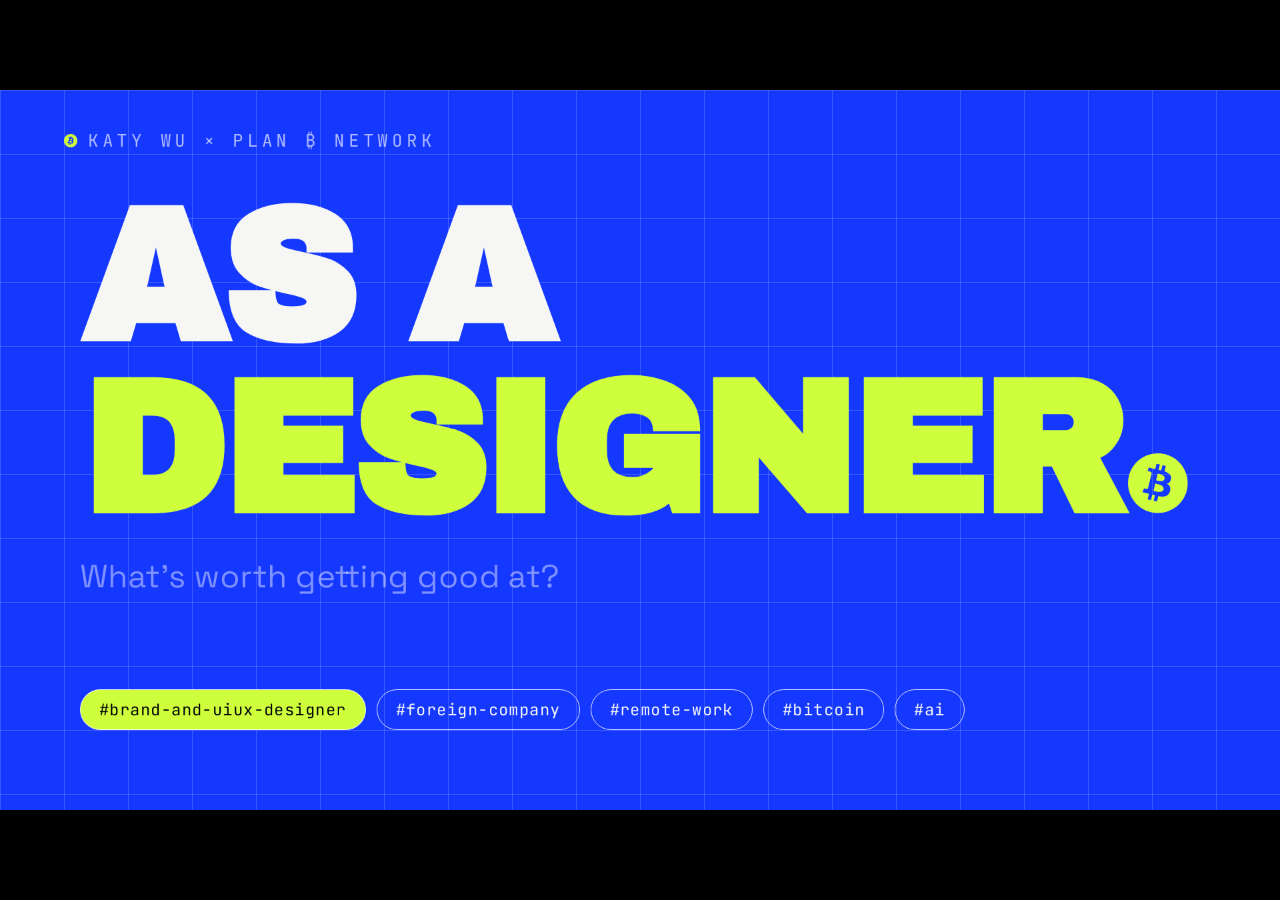
==== commit 5879f774: "Delete slide 75, update contact info, add quote to slide 76 - Remove Kindness+curiosity slide (75); " ====
--- a/deck.html
+++ b/deck.html
@@ -9,90 +9,85 @@
 <link href="https://fonts.googleapis.com/css2?family=Archivo:wght@400;500;600;700;800;900&amp;family=Archivo+Black&amp;family=Space+Grotesk:wght@400;500;600;700&amp;family=JetBrains+Mono:wght@400;500;600&amp;display=swap" rel="stylesheet">
 <script src="deck-stage.js"></script>
 
-<script type="application/json" id="speaker-notes">
-[
-  "Cover. Hold a beat. 'Hey everyone — As a designer. That's the whole brief tonight.' Tags below = the map. ~30s.",
-  "Self intro. BA TW → MA UK → PlanB. Brand + Web. Half my coworkers I've never met IRL. <90s.",
-  "You've seen the work. Three pieces. Don't sell — just orient so they know what I mean later. ~60s.",
-  "The map. Four chapters + closing. Q break at end of each. Set the contract.",
-  "",
-  "The logo question. Every family dinner. Rhetorical — hold a beat, let the audience feel it.",
-  "台電 + 聶永真. NT$960K. It's not the logo — it's the rulebook. Leave time for the reaction.",
-  "小米 + 原研哉. NT$8M. Square to round. Got roasted. Still — it's the system, not the shape.",
-  "PlanB walkthrough. Remind: no photos please. Show real thing: colour, type, grid, photography.",
-  "What I actually make — brand work only. Walk each row. Give examples from PlanB.",
-  "Setup: UI / UX / UIUX — same or different? Let someone answer before revealing.",
-  "The websites you use. Point at the four cards. 'Someone designed every one of these.'",
-  "PlanB UIUX system. Component library, colour tokens, spacing. Show product UI.",
-  "Project end to end. 7 steps. Point at each arrow: that's a meeting.",
-  "Real project. Brief → concept → ship. Show the actual artefact.",
-  "UIUX daily reality. 5 steps. Point 3 (engineer sync) usually gets a reaction.",
-  "Relationship map. I'm in the centre. PM at top. All roads lead through the designer.",
-  "Person 01 — PM. Most meetings, most opinions. Learn their taste first.",
-  "Person 02 — Marketing. Loudest internal client. Always urgent. Template library is your peace.",
-  "好看 ≠ 有用. High-traffic ugly vs beautiful no-click. Which would you ship?",
-  "Person 03 — Engineers. Logic-first. Don't argue taste — argue data, function, outcome.",
-  "Sandwich method. Demo both versions out loud. Pause — let them absorb.",
-  "Q break Ch.01. ~5 min. Prompt: what surprised you most?",
-  "",
-  "Team scattered. Name the countries. 'Half my coworkers I've never met in person.' Let that land.",
-  "Setup question. 'How good does your English actually need to be?' Pause. Let someone answer.",
-  "Clear beats fluent. This is the relief slide. Precision over pretty sentences.",
-  "3 tips. Walk each one. Tip 3 (How are you?) usually surprises people.",
-  "",
-  "The Good 01. You can push back. Frame it right — suggestion + reasoning.",
-  "The Good 02. Work-life balance is real. 2am story gets a laugh.",
-  "The Good 03. Treated as adult. Autonomy = responsibility. Both sides.",
-  "The Hard 01. 'Sounds interesting' = fix this. Share the professor story.",
-  "",
-  "The Hard 02. Self-discipline. Log everything. Solutions, not problems.",
-  "The Hard 03. Buffer deadlines. 'Soon' is not a time.",
-  "Remote 3 types. Let students identify which they want.",
-  "My day. Walk the timeline. 7 real hours but the schedule is yours.",
-  "Quiz. Raise hands. 5 questions. No shame in any answer.",
-  "Local vs foreign. No better or worse — only fit.",
-  "Interview reality. Portfolio gets you in the room. Personality keeps you there.",
-  "Red flags — both ways. You're interviewing them too.",
-  "Treat yourself like a company. Always-on reputation. Bridge to Ch.03.",
-  "Q break Ch.02. English, culture, remote life, interviews. 5-8 min.",
-  "",
-  "The AI question. Setup. Every talk gets asked this.",
-  "Augment not replace. This is the thesis. Let it breathe.",
-  "Where AI appears. 4 areas. Give PlanB examples.",
-  "Where AI doesn't go. Review still needs taste. Top 10% is yours.",
-  "Companies move slow. Consistency requirement. Your personal stack is different.",
-  "My workflow intro. Three buckets: image, video, web.",
-  "Image before/after. Speed difference is the wow — hours to minutes.",
-  "Image workflow. Claude → Freepik → Photoshop. Simple pipeline.",
-  "Image tools. Key point: generated images can't be edited directly.",
-  "Video before/after. Days to hours. Node-based is the unlock.",
-  "Video workflow. Storyboard first. One node per scene.",
-  "Video tools. Kling for motion. Record your own voice. Simple edit.",
-  "Web before/after. Designer builds the whole site now.",
-  "Web workflow. Three steps. Google Stitch → Claude Code → Figma.",
-  "Claude Code steps. Order matters. Plan mode first — always.",
-  "Skills + rules. No !important — future maintenance hell.",
-  "Other tools. Claude.ai for drafts, Replit for deploy.",
-  "Strong vs weak. The bottom 30% is AI. The top 10% is still you.",
-  "Brand .md. This is the designer's leverage. Breaks the bad-slide loop.",
-  "Taste is the moat. Curation, not generation. Let it sit.",
-  "4 prompts. Read each out loud. Ask if anyone wants to try one now.",
-  "Warning. The hard truth. Outsource thinking and you stop growing.",
-  "If I were you. Pick three tools. Use them daily for one month.",
-  "Q break Ch.04. Biggest Q break. 10 min. Don't rush it.",
-  "22yo opener. Quiet slide. Slow down. Let the mood shift.",
-  "",
-  "Skills that compound. Money slide for career-minded students. Slow down here.",
-  "Compound skills. Software depreciates. Thinking doesn't.",
-  "Learn to write. Thinking receipt. Back to async rule.",
-  "Build in public. Process not product. One share changes things.",
-  "Be findable. Portfolio + presence + site. Google test.",
-  "Kindness. Design world is small. Nobody goes far alone.",
-  "Open Q&A. Ira Glass quote. Biggest permission to ask anything.",
-  "Thank you. Sincere. No more slides after this. Let it breathe.",
-  "Contact. Leave it up while you wrap. Invite them to reach out."
-]
-</script>
+<script type="application/json" id="speaker-notes">[
+  "· Hold a beat before speaking.\n· \"Tonight's question: what's worth getting good at?\"\n· 簡單自我介紹就好，不要賣太多",
+  "· BA Taiwan design → MA UK Visual Communication → PlanB Network\n· Brand + Web is my domain — not product design\n· Half my coworkers I've never met in person",
+  "· Three pieces — point briefly, don't sell hard\n· Orient: this is the kind of output we're talking about\n· [placeholder — swap in real screenshots later]",
+  "· Four chapters + closing. Q break at end of each.\n· \"Interrupt anytime. There are no dumb questions.\"\n· Set the contract early.",
+  "· Pause. Let the \"01\" land.\n· \"Most people get my job wrong. Let me show you what it actually looks like.\"",
+  "· 每個家族聚餐都會被問到\n· Use it as a hook — the audience is already thinking about the answer\n· Don't answer yet. Just let it sit.",
+  "· 聶永真 — 台灣設計圈都知道的名字\n· NT$960,000 for a logo — why so expensive?\n· \"Because he wasn't selling a file. He was selling a system.\"\n· Walk through the two images briefly",
+  "· 原研哉 — 無印良品設計總監\n· ¥2,000,000 RMB (~NT$8M) 方角變圓角，被罵爆\n· \"They paid 8M for a philosophy, not a shape.\"\n· Same lesson: brand system, not artwork",
+  "· 先說：「請不要拍照，可以做筆記」\n· Walk through: logo rules → colors → type → grid → photography → applications\n· This is what a brand system actually looks like in the real world",
+  "· Two columns: Brand vs UIUX\n· Brand: system, events, presentations, internal tools\n· UIUX: websites, product UI support\n· \"Most days it's a mix of both\"",
+  "· Students think UIUX = making pretty websites\n· Three real questions: UI vs UX vs UIUX? Need to code? Which tool first?\n· Set up — the next few slides answer this",
+  "· Show the actual web work — not just visual\n· Flow, states, responsiveness all matter\n· [placeholder — walk through what's on screen]",
+  "· Component library, color tokens, spacing — the real infrastructure\n· \"A design system is a product designers build for other designers\"\n· [placeholder — walk through what's visible]",
+  "· A typical week: more meetings than Figma time\n· Monday review → mid-week deep work → Friday handoff\n· \"The calendar is as much my tool as Figma is\"",
+  "· 7 steps: Brief → Research → Concepts → Review → Iterate → Ship → Measure\n· \"Every arrow between those steps is a meeting.\"\n· Ship is not the end — Measure is",
+  "· Walk through a real PlanB project: brief → concept → iterations → final\n· [placeholder images — narrate what's happening on screen]\n· Keep it brief, don't over-explain",
+  "· Relationship map: PM top → Web + Marketing → me in the middle\n· Also: other managers, partners, content creators\n· \"Every one of these people is a potential client of my design\"",
+  "· Closest working partner. Weekly syncs.\n· \"This person will have the most opinions about your work — get to know their taste early\"\n· Learn their priorities before they have to tell you",
+  "· Loudest internal client. Always urgent.\n· Best outcome: shared template library — reduces rescue requests\n· \"永遠很急，但你可以讓他們更獨立\"",
+  "· 對公司來說，有用遠比好看重要\n· Ugly banner with high CTR beats beautiful one nobody clicks\n· \"The hardest thing I had to unlearn: designing for my portfolio vs. designing for users\"",
+  "· 理工腦 — 給數據、功能、結果。不給美感判斷。\n· \"Don't say 'this looks better.' Say 'this reduces drop-off at this step.'\"\n· Engineers respect logic. Give them logic.",
+  "· Good → Bad → Good. Always.\n· 兩個範例已在投影片上 — 慢慢讀，讓學生消化\n· \"The bad part lands softer when you've already acknowledged what works\"",
+  "· 開放問題：你印象最深的設計案？UIUX 怎麼入門？\n· 把問題丟回去：「你們平常有接觸設計嗎？」\n· ~5 分鐘",
+  "· \"Design is only half of it. Let's talk about the actual job — where you work and who you work with.\"\n· Pause. Slow down.",
+  "· 法國（主管、老闆）、義大利、印度、台灣、墨西哥、薩爾瓦多\n· \"I have never met half my coworkers in person.\"\n· Let that land before moving on",
+  "· 學生最常問的第一題\n· Build the suspense — don't answer yet\n· Ask if anyone's worried about their English level",
+  "· 答案：清楚比流利重要\n· 母語者重視精確 > 漂亮的句子\n· \"Native speakers will respect clear thinking over impressive vocabulary\"",
+  "· Tip 1: 抄常合作對象的句型 — 每個人有口頭禪\n· Tip 2: AI 修稿，但不讓 AI 寫 — 保留自己的語氣\n· Tip 3: 準備好 'How are you?' — 小聊天是關係的基礎",
+  "· Setup slide. \"Let me be honest — there are real upsides.\"\n· Pause. Next three slides are each one good thing.",
+  "· 可以反駁主管，而且被鼓勵反駁\n· 方式：用「建議」+ 附理由\n· \"Say 'I wonder if we could try X because…' not 'your idea is wrong'\"",
+  "· 是真的 — 下班就真的下班\n· \"I got caught online at 2am. My manager asked if I was okay.\"\n· 台灣加班文化 vs 這裡 — 完全不同",
+  "· 尊重專業，也尊重私人時間\n· \"You're trusted by default — which means you have to earn it.\"\n· 對應要有的心態：負責任、自律",
+  "· Setup slide. \"But let me be equally honest about the hard parts.\"\n· Three slides coming. Don't rush.",
+  "· 歐洲人很客氣 — 'sounds interesting' 可能代表要大改\n· 教授說做得很好 → 最後給我 60 分\n· \"Learn to read between the lines. Ask clarifying questions.\"",
+  "· 沒人盯你，但你得自己留紀錄\n· 每天記下做了什麼；遇問題先想方案再去問\n· \"The freedom is the reward. The discipline is the price.\"",
+  "· 'Wait a moment' ≠ 台灣的「等一下」\n· 自己的 deadline 要往前抓\n· Build buffer into every single estimate",
+  "· Setup: \"Before we talk about remote — let's make sure we're talking about the same thing.\"\n· 三種 remote 差很多",
+  "· 在地遠端 / 全球遠端 / 自由接案\n· PlanB 是全球遠端 — 住哪都可以\n· \"Which one are you actually imagining when you say you want to work remote?\"",
+  "· 互動！請學生舉手回答五個問題\n· 沒有對錯 — 只是讓學生認識自己\n· Read each question slowly, let them think",
+  "· 作品集最重要 — 但進面試之後，個人特質更重要\n· \"They're not asking if you can do the job. They're asking if they want to work with you for years.\"\n· Portfolio gets you in. Personality gets you hired.",
+  "· 你的紅旗：ghost、沒作品集、只談熱情\n· 他們的紅旗：薪資模糊、沒 async 文化、設計只是裝飾\n· \"You're interviewing them too — always.\"",
+  "· 把自己當一間公司在經營\n· 人脈、累積、社群形象 — 不是找工作才做\n· \"Opportunities don't wait for you to be ready\"",
+  "· \"Bitcoin companies — most of them are fully remote.\"\n· Bridge into the next chapter / Q&A",
+  "· 英文、文化、面試、remote、時區、孤獨 — 什麼都可以問\n· 把問題丟回去：「有人想過要去外商或 remote 嗎？」\n· ~5-8 分鐘",
+  "· \"You know the work. You know the life. Now — the tools that are rewriting both.\"\n· Pause. This is the chapter they've been waiting for.",
+  "· 學生最想問的題\n· Build suspense — don't answer immediately\n· 讓他們想一下 before flipping",
+  "· 答案：augment the process, not replace judgment\n· \"AI handles the execution. The thinking is still mine.\"\n· 下面兩張拆開：用在哪 / 不用在哪",
+  "· 4 卡：圖像 reference、文案建議、外部素材庫、簡報生成\n· These are places where speed matters more than taste\n· [walk through each card briefly]",
+  "· Review 還是靠設計師品味\n· \"AI misses context. It doesn't know your brand, your user, your constraints.\"\n· 最終判斷永遠是你的",
+  "· 公司要一致性 + 效率 — 導入慢\n· 個人可以快速 iterate；公司要先建共識\n· \"But personally — here's what I actually tested and use every day\"",
+  "· 三大類：圖片 / 影片 / 網頁\n· 每類都有 before/after + 工具推薦\n· \"At minimum, everyone makes presentations — so this is useful regardless of your field\"",
+  "· Before: 找 reference + Photoshop 拼 → hours\n· After: prompt → generate → refine → minutes\n· 強調：還是要 Photoshop 收尾，AI output 通常不能直接用",
+  "· (1) Claude 寫精準 prompt\n· (2) Freepik 帶參考圖生成\n· (3) Photoshop / Figma 修細節 + typography\n· \"The prompt is the brief. The output is the rough draft.\"",
+  "· Show the Freepik interface — let them see what the tool looks like",
+  "· Freepik / Midjourney / nano-banana / GPT-image-2\n· 優：快得到初稿\n· 缺：生成出來通常不能直接編輯 — 所以一定要會 Photoshop",
+  "· Before: 拍攝或找素材 + 剪輯\n· After: 節點式生成，一段一段拼\n· \"I don't need a camera anymore for 80% of my video work\"",
+  "· Freepik Spaces — 節點式 canvas\n· 一個 node output 餵進下一個 node → 匯出\n· \"Storyboard first. Generate section by section. Don't try to do it all at once.\"",
+  "· Play the video — show how the node canvas works in real time",
+  "· Kling 3.0 — 動作連貫性好\n· 缺：複雜鏡頭容易坍、長片不穩定\n· 配音：重要影片自己配 / 剪輯：CapCut or Premiere 拼接",
+  "· Before: 手寫 code or 外包\n· After: 設計師自己一條龍出網站\n· \"This is the one that changed my day-to-day the most\"",
+  "· Play the Stitch demo — show the design exploration interface",
+  "· (1) Google Stitch — 粗模板、探索風格\n· (2) Claude Code — plan mode + iterating\n· (3) Figma / Paper — 精修手控\n· \"Plan mode 一定要開\"",
+  "· 讀每一步，不要跳\n· 強調：UI 完成才連功能；視覺確定才加動畫\n· \"Avoid !important at all costs — future you will thank present you\"",
+  "· Skills: uiux-master / GSAP animation\n· 三鐵律：設計系統、響應式、clean code\n· \"If the code isn't clean, the design isn't done\"",
+  "· 寫一份 AI 讀得懂的品牌文件\n· 公司內部人用 AI → 輸出品牌一致\n· \"Solve the 'someone made an ugly slide' problem permanently\"",
+  "· Curation，不是 generation\n· \"Anyone can generate. Not everyone can tell the difference between good and great.\"\n· Taste is your moat — it's the hardest thing to copy",
+  "· 最大的一場 Q&A — 給 ~10 分鐘，不要趕\n· 引導：「有人試過 AI 做設計嗎？效果怎樣？」\n· Let students lead",
+  "· \"Three chapters. Work, life, tools. Last one — the stuff I actually think about.\"\n· 放慢節奏。這章不要趕。",
+  "· \"What I wish someone had told me at 22.\"\n· 安靜開場。Hold a beat.\n· \"You don't have to have it figured out. But some things are worth knowing early.\"",
+  "· 引言：為什麼「複利」這個概念重要\n· 軟體學了會貶值，思考框架不會\n· Setup for the five skills coming",
+  "· 列出複利技能，一個一個讀\n· 強調：這些不是「工具」，是「框架」\n· \"The more you use them, the more you get back\"",
+  "· Writing = thinking made visible — 沒辦法假裝\n· \"If you can't write it clearly, you don't understand it yet.\"\n· 回呼 Ch02 Async：能寫就寫，不要開會",
+  "· 分享過程，不是只分享完成品\n· \"Your next opportunity usually starts with one share.\"\n· 不用等很厲害才開始 — 現在就可以",
+  "· Portfolio · 社群 · 個人網頁\n· \"Google 搜不到的人，等於不存在\"\n· \"Your digital presence is the door. Opportunity has to be able to knock.\"",
+  "· Ira Glass quote — 品味超前能力，這是起點，不是問題\n· \"沒有蠢問題\"\n· 讓學生主導方向",
+  "· 真誠。不要趕。\n· 謝學生花一個晚上\n· \"You showed up — that already puts you ahead of most people your age.\"",
+  "· Email / Twitter / LinkedIn / 個人網頁\n· \"如果今天有什麼不好意思問的，或我沒講到的，歡迎之後聯絡\"\n· Leave this slide up during the room clears"
+]</script>
 
 <link rel="stylesheet" href="style.css">
 
@@ -210,7 +205,7 @@
   <div class="body" style="padding-top:140px; padding-bottom:140px;">
     <div class="big-num" style="font-size:380px;">01</div>
     <h2 class="big-ti" style="font-size:170px;">What Designer<br><span class="hl">actually do?</span></h2>
-    <p style="font-family:'Space Grotesk',sans-serif;font-size:30px;color:rgba(255,255,255,0.4);margin-top:36px;letter-spacing:0.01em;">systems, stakeholders, and why "good-looking" isn't the point.</p>
+    <p style="font-family:'Space Grotesk',sans-serif;font-size:48px;color:rgba(255,255,255,0.4);margin-top:36px;letter-spacing:0.01em;">systems, stakeholders, and why "good-looking" isn't the point.</p>
   </div>
 </section>
 
@@ -266,11 +261,15 @@
 <section data-label="PlanB brand walkthrough" data-screen-label="09 PlanB brand" data-om-validate="no_overflowing_text,no_overlapping_text,slide_sized_text">
   <div class="grid-dark"></div>
   <div class="hdr"><span class="mark">01 — PLAN ₿ NETWORK</span></div>
-  <div class="body">
+  <div class="body" style="justify-content:center;gap:36px;">
     <h2 class="display sm" style="margin-top:0;">Plan <span class="hl">₿</span> Brand System</h2>
-    <div style="flex:1; min-height:0; margin-top:32px; border-radius:12px; overflow:hidden;">
+    <a href="https://www.figma.com/deck/yB13vaju3On3kNABBzpVL4" target="_blank" rel="noopener"
+       style="flex:1; min-height:0; margin-top:32px; border-radius:12px; overflow:hidden; display:block; position:relative; text-decoration:none;">
       <img src="assets/p10.png" style="width:100%; height:100%; object-fit:cover; display:block;">
-    </div>
+      <div style="position:absolute; bottom:20px; right:24px; background:rgba(0,0,0,0.65); backdrop-filter:blur(6px);
+                  font-family:'JetBrains Mono',monospace; font-size:22px; color:#fff; padding:8px 16px;
+                  border-radius:6px; letter-spacing:0.05em;">↗ Open in Figma</div>
+    </a>
   </div>
 </section>
 
@@ -278,7 +277,7 @@
 <section data-label="What I actually make" data-screen-label="10 What I actually make" data-om-validate="no_overflowing_text,no_overlapping_text,slide_sized_text">
   <div class="grid-dark"></div>
   <div class="hdr"><span class="mark">01 — BRAND DESIGNER</span></div>
-  <div class="body">
+  <div class="body" style="justify-content:center;gap:36px;">
     <h2 class="display sm" style="margin-top:0;">What I actually <span class="hl">make.</span></h2>
     <div style="flex:1; margin-top:36px; border-top:1.5px solid var(--rule-strong); display:grid; grid-template-columns:1fr 1fr; grid-template-rows:repeat(3,1fr);">
       <div style="padding:32px 40px 32px 0; border-bottom:1.5px solid var(--rule); border-right:1.5px solid var(--rule); display:flex; align-items:center;">
@@ -318,7 +317,7 @@
 <section data-label="Web pages you see" data-screen-label="12 Web pages" data-om-validate="no_overflowing_text,no_overlapping_text,slide_sized_text">
   <div class="grid-dark"></div>
   <div class="hdr"><span class="mark">01 — UIUX DESIGNER</span></div>
-  <div class="body">
+  <div class="body" style="justify-content:center;gap:36px;">
     <h2 class="display sm" style="margin-top:0;">The web you <span class="hl">use every day.</span></h2>
     <div style="flex:1; margin-top:36px; display:grid; grid-template-columns:1fr 1fr; gap:24px;">
       <div style="border-radius:12px; overflow:hidden;">
@@ -334,11 +333,15 @@
 <section data-label="PlanB UIUX system" data-screen-label="13 PlanB UIUX" data-om-validate="no_overflowing_text,no_overlapping_text,slide_sized_text">
   <div class="grid-dark"></div>
   <div class="hdr"><span class="mark">01 — DESIGN SYSTEM</span></div>
-  <div class="body">
+  <div class="body" style="justify-content:center;gap:36px;">
     <h2 class="display sm" style="margin-top:0;">Plan <span class="hl">₿</span> Design System</h2>
-    <div style="flex:1; margin-top:32px; border-radius:12px; overflow:hidden;">
+    <a href="https://www.figma.com/design/QFtpdjQlnHw4DcLyjY9jJl/%F0%9F%9F%A7-Design-System-%7C-Block-Found--Copy-?node-id=937-46359&t=RIMfTNtDNLbOAw5K-1" target="_blank" rel="noopener"
+       style="flex:1; margin-top:32px; border-radius:12px; overflow:hidden; display:block; position:relative; text-decoration:none;">
       <img src="assets/p13.png" style="width:100%; height:100%; object-fit:contain; background:#050607; display:block;">
-    </div>
+      <div style="position:absolute; bottom:20px; right:24px; background:rgba(0,0,0,0.65); backdrop-filter:blur(6px);
+                  font-family:'JetBrains Mono',monospace; font-size:22px; color:#fff; padding:8px 16px;
+                  border-radius:6px; letter-spacing:0.05em;">↗ Open in Figma</div>
+    </a>
   </div>
 </section>
 
@@ -346,7 +349,7 @@
 <section data-label="UIUX daily work" data-screen-label="14 UIUX daily" data-om-validate="no_overflowing_text,no_overlapping_text,slide_sized_text">
   <div class="grid-dark"></div>
   <div class="hdr"><span class="mark">01 — UIUX DESIGNER</span></div>
-  <div class="body">
+  <div class="body" style="justify-content:center;gap:36px;">
     <h2 class="display sm" style="margin-top:0;">What I actually <span class="hl">do.</span></h2>
     <div style="flex:1; margin-top:36px; border-top:1.5px solid var(--rule-strong); display:grid; grid-template-columns:1fr 1fr; grid-template-rows:repeat(3,1fr);">
       <div style="padding:32px 40px 32px 0; border-bottom:1.5px solid var(--rule); border-right:1.5px solid var(--rule); display:flex; align-items:center;">
@@ -376,7 +379,7 @@
 <section data-label="Project end to end" data-screen-label="15 Project end to end" data-om-validate="no_overflowing_text,no_overlapping_text,slide_sized_text">
   <div class="grid-dark"></div>
   <div class="hdr"><span class="mark">01 — PROJECT FLOW</span></div>
-  <div class="body">
+  <div class="body" style="justify-content:center;gap:36px;">
     <h2 class="display sm" style="margin-top:0;">A project, <span class="hl">end to end.</span></h2>
     <div style="flex:1; display:flex; flex-direction:column; justify-content:center; gap:48px; margin-top:20px;">
       <div class="timeline">
@@ -397,7 +400,7 @@
 <section data-label="Real project example" data-screen-label="16 Real project" data-om-validate="no_overflowing_text,no_overlapping_text,slide_sized_text">
   <div class="grid-dark"></div>
   <div class="hdr"><span class="mark">01 — CASE STUDY</span></div>
-  <div class="body">
+  <div class="body" style="justify-content:center;gap:36px;">
     <h2 class="display sm" style="margin-top:0;">A real <span class="hl">project.</span></h2>
     <div style="flex:1; margin-top:32px; display:grid; grid-template-columns:repeat(4,1fr); gap:16px;">
       <div style="background:linear-gradient(135deg,#0d0d0d,#111); border:1.5px solid var(--green); border-radius:8px; display:flex; flex-direction:column; padding:28px; gap:24px;">
@@ -473,7 +476,7 @@
 <section data-label="Looks vs works" data-screen-label="20 好看≠有用" data-om-validate="no_overflowing_text,no_overlapping_text,slide_sized_text">
   <div class="grid-dark"></div>
   <div class="hdr"><span class="mark">01 — DESIGN THINKING</span></div>
-  <div class="body">
+  <div class="body" style="justify-content:center;gap:36px;">
     <h2 class="display sm" style="margin-top:0;">Looks good <span class="hl">≠</span> works.</h2>
     <div class="twocol" style="margin-top:40px; flex:1; align-items:stretch;">
       <div style="display:flex; flex-direction:column; gap:0;">
@@ -508,7 +511,7 @@
 <section data-label="Sandwich method" data-screen-label="22 Sandwich method" data-om-validate="no_overflowing_text,no_overlapping_text,slide_sized_text">
   <div class="grid-dark"></div>
   <div class="hdr"><span class="mark">01 — COMMUNICATION</span></div>
-  <div class="body">
+  <div class="body" style="justify-content:center;gap:36px;">
     <div style="font-family:'JetBrains Mono',monospace; font-size:26px; letter-spacing:0.2em; color:var(--muted); text-transform:uppercase; margin-bottom:20px;">Sandwich Method — 三明治溝通法</div>
     <h2 class="display sm" style="margin-top:0;">Good. Bad. <span class="hl">Good.</span></h2>
     <div class="twocol" style="margin-top:130px; flex:1; align-items:stretch;">
@@ -539,16 +542,16 @@
   <div class="hdr"><span class="mark">CH 02 — WORKING LIFE &amp; REMOTE</span></div>
   <div class="body" style="padding-top:140px; padding-bottom:140px;">
     <div class="big-num" style="font-size:380px;">02</div>
-    <h2 class="big-ti" style="font-size:170px;">Foreign <span class="hl">Company</span><br>&amp; remote.</h2>
-    <p style="font-family:'Space Grotesk',sans-serif;font-size:30px;color:rgba(255,255,255,0.4);margin-top:36px;letter-spacing:0.01em;">Design is only half the equation — where you work and how you communicate changes everything.</p>
+    <h2 class="big-ti" style="font-size:130px;">Foreign <span class="hl">Company</span><br>&amp; remote.</h2>
+    <p style="font-family:'Space Grotesk',sans-serif;font-size:48px;color:rgba(255,255,255,0.4);margin-top:36px;letter-spacing:0.01em;">What foreign company culture actually looks like — from the inside.</p>
   </div>
 </section>
 <!-- ═══════════ 26 · A TEAM SCATTERED ═══════════ -->
-<section data-label="Team scattered" data-screen-label="25 A team scattered" data-om-validate="no_overflowing_text,no_overlapping_text,slide_sized_text">
+<section data-label="Team spread" data-screen-label="25 A team spread" data-om-validate="no_overflowing_text,no_overlapping_text,slide_sized_text">
   <div class="grid-dark"></div>
   <div class="hdr"><span class="mark">02 — WORKING LIFE</span></div>
-  <div class="body">
-    <h2 class="display sm" style="margin-top:0;">A team <span class="hl">scattered</span><br>across the world.</h2>
+  <div class="body" style="justify-content:center;gap:36px;">
+    <h2 class="display sm" style="margin-top:0;">A team <span class="hl">spread</span><br>across the world.</h2>
     <div style="flex:1;margin-top:40px;display:flex;flex-direction:column;justify-content:center;gap:24px;">
       <div style="display:flex;gap:20px;flex-wrap:wrap;align-items:center;">
         <span style="font-family:'JetBrains Mono',monospace;font-size:30px;letter-spacing:0.14em;color:var(--green);text-transform:uppercase;">🇫🇷 / France</span>
@@ -575,7 +578,7 @@
 <section class="green" data-label="Clear beats fluent" data-screen-label="27 Clear &gt; Fluent" data-om-validate="no_overflowing_text,no_overlapping_text,slide_sized_text">
   <div class="hdr"><span class="mark">02 — WORKING ENGLISH</span></div>
   <div class="body" style="justify-content:center;gap:32px;">
-    <h2 class="display sm" style="margin-top:0;color:var(--black);">Clear &gt; <span style="text-decoration:underline;text-decoration-color:#003580;">Fluent.</span></h2>
+    <h2 class="display sm" style="margin-top:0;color:var(--black);"><span style="text-decoration:underline;text-decoration-color:#1538FF;">Clear</span> &gt; Fluent.</h2>
     <p style="font-family:'Archivo Black',sans-serif;font-size:48px;line-height:1.15;letter-spacing:-0.02em;text-transform:uppercase;color:var(--black);max-width:1300px;">Native speakers value precision over pretty sentences. If your idea is clear, you've passed the bar.</p>
   </div>
 </section>
@@ -584,14 +587,14 @@
 <section data-label="Three English tips" data-screen-label="28 3 English tips" data-om-validate="no_overflowing_text,no_overlapping_text,slide_sized_text">
   <div class="grid-dark"></div>
   <div class="hdr"><span class="mark">02 — WORKING ENGLISH</span></div>
-  <div class="body">
+  <div class="body" style="justify-content:center;gap:36px;">
     <h2 class="display sm" style="margin-top:0;">Three <span class="hl">tips.</span></h2>
     <div style="flex:1; display:flex; align-items:center;">
       <div class="cards c3" style="width:100%;">
         <div class="card">
           <div class="n">/ Tip 01</div>
-          <h4>Copy how your teammates write</h4>
-          <p>Borrow their phrases. Everyone has go-to patterns.</p>
+          <h4>Everyone has their own way of speaking</h4>
+          <p>Everyone has their own go-to phrases and words — observe and borrow them.</p>
         </div>
         <div class="card">
           <div class="n">/ Tip 02</div>
@@ -644,7 +647,7 @@
   <div class="body" style="justify-content:center;gap:36px;">
     <div style="font-family:'JetBrains Mono',monospace;font-size:26px;letter-spacing:0.2em;color:rgba(5,6,7,0.5);text-transform:uppercase;">/ Good 03</div>
     <h2 class="display sm" style="margin-top:0;color:var(--black);">They treat you like an <span style="text-decoration:underline;">adult.</span></h2>
-    <p style="font-family:'Archivo Black',sans-serif;font-size:44px;line-height:1.15;letter-spacing:-0.02em;text-transform:uppercase;color:var(--black);max-width:1300px;">They respect your expertise and your time. In return: be accountable. Own your decisions.</p>
+    <p style="font-family:'Archivo Black',sans-serif;font-size:44px;line-height:1.15;letter-spacing:-0.02em;text-transform:uppercase;color:var(--black);max-width:1300px;">They respect your work and your time. In return: show up, do the work, own your mistakes.</p>
   </div>
 </section>
 
@@ -705,9 +708,9 @@
 <section data-label="Remote three types" data-screen-label="38 Remote — 3 types" data-om-validate="no_overflowing_text,no_overlapping_text,slide_sized_text">
   <div class="grid-dark"></div>
   <div class="hdr"><span class="mark">02 — REMOTE WORK</span></div>
-  <div class="body">
+  <div class="body" style="justify-content:center;gap:36px;">
     <h2 class="display sm" style="margin-top:0;">Remote work —<br><span class="hl">3 types.</span></h2>
-    <div class="cards c3" style="flex:1;margin-top:36px;">
+    <div class="cards c3" style="margin-top:0;">
       <div class="card">
         <div class="n">/ Type 01</div>
         <h4>Local Remote</h4>
@@ -736,70 +739,43 @@
 <section data-label="Quiz remote" data-screen-label="39 Quiz — remote fit?" data-om-validate="no_overflowing_text,no_overlapping_text,slide_sized_text">
   <div class="grid-dark"></div>
   <div class="hdr"><span class="mark">02 — INTERACTIVE</span></div>
-  <div class="body">
+  <div class="body" style="justify-content:center;gap:36px;">
     <h2 class="display sm" style="margin-top:0;">Are you <span class="hl">remote-ready?</span></h2>
-    <ul class="bullets" style="margin-top:48px; flex:1; display:flex; flex-direction:column; justify-content:flex-start; gap:28px;">
+    <ul class="bullets" style="margin-top:0;">
       <li>Go a full day without talking — and feel fine?</li>
       <li>Deliver on time with no one chasing you?</li>
       <li>Explain complex things clearly in writing?</li>
       <li>Have a corner at home where you can focus?</li>
-      <li>Enjoy solitude, or at least tolerate it well?</li>
+      <li>Are you okay being alone for most of the day?</li>
     </ul>
     <div style="margin-top:32px;font-family:'JetBrains Mono',monospace;font-size:26px;letter-spacing:0.14em;color:var(--muted);text-transform:uppercase;">Raise your hand for each yes.</div>
   </div>
 </section>
 
-<!-- ═══════════ 43 · LOCAL VS FOREIGN ═══════════ -->
-<section data-label="Local vs foreign" data-screen-label="40 Local vs foreign co." data-om-validate="no_overflowing_text,no_overlapping_text,slide_sized_text">
-  <div class="grid-dark"></div>
-  <div class="hdr"><span class="mark">02 — WORKING CULTURE</span></div>
-  <div class="body">
-    <h2 class="display sm" style="margin-top:0;">Local vs <span class="hl">foreign.</span></h2>
-    <div class="compare" style="flex:1;margin-top:36px;">
-      <div class="col good">
-        <h3>Foreign / Remote</h3>
-        <ul>
-          <li>Flexible hours</li>
-          <li>Flat hierarchy — you can push back</li>
-          <li>High autonomy</li>
-          <li>Designer voice respected</li>
-        </ul>
-      </div>
-      <div class="col done">
-        <h3>Local / Traditional</h3>
-        <ul>
-          <li>Fixed hours</li>
-          <li>Clear reporting structure</li>
-          <li>More hand-holding available</li>
-          <li>Easier to build in-person trust</li>
-        </ul>
-      </div>
-    </div>
-    <div style="margin-top:24px;font-family:'JetBrains Mono',monospace;font-size:26px;letter-spacing:0.14em;color:var(--muted);text-transform:uppercase;">No better or worse — only fit.</div>
-  </div>
-</section>
 
 <!-- ═══════════ 44 · INTERVIEW REALITY ═══════════ -->
-<section data-label="Interview reality" data-screen-label="41 Interview reality" data-om-validate="no_overflowing_text,no_overlapping_text,slide_sized_text">
+<section data-label="Interview reality" data-screen-label="40 Interview reality" data-om-validate="no_overflowing_text,no_overlapping_text,slide_sized_text">
   <div class="grid-dark"></div>
   <div class="hdr"><span class="mark">02 — GETTING THE JOB</span></div>
-  <div class="body">
+  <div class="body" style="justify-content:center;gap:36px;">
     <h2 class="display sm" style="margin-top:0;">What interviews <span class="hl">actually</span> test.</h2>
-    <ol class="numlist" style="margin-top:40px;flex:1;display:flex;flex-direction:column;justify-content:space-between;">
-      <li>Portfolio gets you in the room</li>
-      <li>After that — personality matters more</li>
-      <li>They're asking: can I work with this person long-term?</li>
-    </ol>
+    <div style="display:flex;flex-direction:column;gap:0;margin-top:40px;">
+      <div style="font-family:'Archivo Black',sans-serif;font-size:52px;letter-spacing:-0.02em;text-transform:uppercase;line-height:1.1;">Portfolio gets you in the room</div>
+      <div style="font-family:'JetBrains Mono',monospace;font-size:48px;color:var(--green);line-height:1.4;padding-left:8px;">↓</div>
+      <div style="font-family:'Archivo Black',sans-serif;font-size:52px;letter-spacing:-0.02em;text-transform:uppercase;line-height:1.1;">After that — personality matters more</div>
+      <div style="font-family:'JetBrains Mono',monospace;font-size:48px;color:var(--green);line-height:1.4;padding-left:8px;">↓</div>
+      <div style="font-family:'Archivo Black',sans-serif;font-size:52px;letter-spacing:-0.02em;text-transform:uppercase;line-height:1.1;">Can I work with this person long-term?</div>
+    </div>
   </div>
 </section>
 
 <!-- ═══════════ 45 · RED FLAGS ═══════════ -->
-<section data-label="Red flags" data-screen-label="42 Two-way red flags" data-om-validate="no_overflowing_text,no_overlapping_text,slide_sized_text">
+<section data-label="Red flags" data-screen-label="41 Two-way red flags" data-om-validate="no_overflowing_text,no_overlapping_text,slide_sized_text">
   <div class="grid-dark"></div>
   <div class="hdr"><span class="mark">02 — GETTING THE JOB</span></div>
-  <div class="body">
+  <div class="body" style="justify-content:center;gap:36px;">
     <h2 class="display sm" style="margin-top:0;">You're interviewing <span class="hl">them</span> too.</h2>
-    <div class="twocol" style="flex:1;margin-top:36px;align-items:start;">
+    <div class="twocol" style="margin-top:0;align-items:start;">
       <div>
         <div style="font-family:'JetBrains Mono',monospace;font-size:26px;letter-spacing:0.2em;color:var(--muted);text-transform:uppercase;margin-bottom:24px;">/ Your red flags</div>
         <ul class="bullets">
@@ -811,9 +787,9 @@
       <div>
         <div style="font-family:'JetBrains Mono',monospace;font-size:26px;letter-spacing:0.2em;color:var(--green);text-transform:uppercase;margin-bottom:24px;">/ Their red flags</div>
         <ul class="bullets">
-          <li>Vague salary answers</li>
-          <li>No async culture</li>
-          <li>"Design is just decoration here"</li>
+          <li>Vague salary or role answers</li>
+          <li>Can't explain how the team works</li>
+          <li>No clear growth path for you</li>
         </ul>
       </div>
     </div>
@@ -821,7 +797,7 @@
 </section>
 
 <!-- ═══════════ 46 · HOW TO IMPROVE CHANCES ═══════════ -->
-<section data-label="Improve chances" data-screen-label="43 Improve your chances" data-om-validate="no_overflowing_text,no_overlapping_text,slide_sized_text">
+<section data-label="Improve chances" data-screen-label="42 Improve your chances" data-om-validate="no_overflowing_text,no_overlapping_text,slide_sized_text">
   <div class="grid-dark"></div>
   <div class="hdr"><span class="mark">02 — GETTING THE JOB</span></div>
   <div class="body" style="justify-content:center;gap:36px;">
@@ -830,8 +806,20 @@
       <li>Build your reputation before you need it</li>
       <li>Your network, portfolio, and public work should be always-on</li>
       <li>When the opportunity comes, you should already be ready</li>
-      <li>Bitcoin companies are often fully remote — next chapter.</li>
+      <li>Bitcoin companies are often fully remote.</li>
     </ul>
+  </div>
+</section>
+
+<!-- ═══════════ NEW · JOIN BITCOIN INDUSTRY ═══════════ -->
+<section class="blue" data-label="Join Bitcoin Industry" data-screen-label="43 Join Bitcoin Industry!" data-om-validate="no_overflowing_text,no_overlapping_text,slide_sized_text">
+  <div class="grid-tex"></div>
+  <div class="hdr"><span class="mark">02 — GETTING THE JOB</span></div>
+  <div class="body" style="justify-content:flex-end;align-items:center;gap:48px;padding-bottom:80px;">
+    <h2 class="display sm" style="margin-top:0;color:var(--ink);text-align:center;">Join <span class="hl">Bitcoin</span> Industry!</h2>
+    <svg viewBox="0 0 24 24" fill="currentColor" style="width:560px;height:560px;color:var(--green);">
+      <path d="M23.638 14.904c-1.602 6.43-8.113 10.34-14.542 8.736C2.67 22.05-1.244 15.525.362 9.105 1.962 2.67 8.475-1.243 14.9.358c6.43 1.605 10.342 8.115 8.738 14.548v-.002zm-6.35-4.613c.24-1.59-.974-2.45-2.64-3.03l.54-2.153-1.315-.33-.525 2.107c-.345-.087-.705-.167-1.064-.25l.526-2.127-1.32-.33-.54 2.165c-.285-.067-.565-.132-.84-.2l-1.815-.45-.35 1.407s.975.225.955.236c.535.136.63.486.615.766l-1.477 5.92c-.075.166-.24.406-.614.314.015.02-.96-.24-.96-.24l-.66 1.51 1.71.426.93.242-.54 2.19 1.32.327.54-2.17c.36.1.705.19 1.05.273l-.51 2.154 1.32.33.545-2.19c2.24.427 3.93.257 4.64-1.774.57-1.637-.03-2.58-1.217-3.196.854-.193 1.5-.76 1.68-1.93h.01zm-3.01 4.22c-.404 1.64-3.157.75-4.05.53l.72-2.9c.896.23 3.757.67 3.33 2.37zm.41-4.24c-.37 1.49-2.662.735-3.405.55l.654-2.64c.744.18 3.137.524 2.75 2.084v.006z"/>
+    </svg>
   </div>
 </section>
 
@@ -874,7 +862,7 @@
   <div class="body" style="padding-top:140px; padding-bottom:140px;">
     <div class="big-num" style="font-size:380px;">03</div>
     <h2 class="big-ti" style="font-size:170px;">AI &amp; <span class="hl">tools.</span></h2>
-    <p style="font-family:'Space Grotesk',sans-serif;font-size:30px;color:rgba(255,255,255,0.4);margin-top:36px;letter-spacing:0.01em;">You know the work and the life. Now the tools that are rewriting both.</p>
+    <p style="font-family:'Space Grotesk',sans-serif;font-size:48px;color:rgba(255,255,255,0.4);margin-top:36px;letter-spacing:0.01em;">Which tools are worth learning — and how I actually use them.</p>
   </div>
 </section>
 
@@ -891,7 +879,7 @@
 <section class="green" data-label="Augment not replace" data-screen-label="47 Augment, not replace" data-om-validate="no_overflowing_text,no_overlapping_text,slide_sized_text">
   <div class="hdr"><span class="mark">03 — AI</span></div>
   <div class="body" style="justify-content:center;gap:36px;">
-    <h2 class="display sm" style="margin-top:0;color:var(--black);">AI replaces the <span style="text-decoration:underline;">process.</span><br>Not the decision.</h2>
+    <h2 class="display sm" style="margin-top:0;color:var(--black);">AI replaces the <span style="color:#1538FF;text-decoration:underline;text-decoration-color:#1538FF;">process.</span><br>Not the decision.</h2>
     <p style="font-family:'Archivo Black',sans-serif;font-size:44px;line-height:1.15;letter-spacing:-0.02em;text-transform:uppercase;color:var(--black);max-width:1300px;">Augment, not replace. We use AI to move faster — not to think for us.</p>
   </div>
 </section>
@@ -900,13 +888,12 @@
 <section data-label="Where AI appears" data-screen-label="48 Where AI appears" data-om-validate="no_overflowing_text,no_overlapping_text,slide_sized_text">
   <div class="grid-dark"></div>
   <div class="hdr"><span class="mark">03 — AI AT PLANB</span></div>
-  <div class="body">
+  <div class="body" style="justify-content:center;gap:36px;">
     <h2 class="display sm" style="margin-top:0;">AI shows up <span class="hl">here.</span></h2>
-    <div class="cards c4" style="flex:1;margin-top:36px;">
-      <div class="card"><div class="n">/ 80</div><h4>Image reference</h4><p>Generate mood & concept visuals</p></div>
-      <div class="card"><div class="n">/ 80</div><h4>Copy suggestions</h4><p>First-draft headlines & descriptions</p></div>
-      <div class="card"><div class="n">/ 80</div><h4>External web pages</h4><p>AI-assisted content & layout</p></div>
-      <div class="card"><div class="n">/ 80</div><h4>Deck generation</h4><p>Auto-structure for internal slides</p></div>
+    <div class="cards c3" style="margin-top:0;">
+      <div class="card"><div class="n">/ 01</div><h4>Image reference</h4><p>Generate mood & concept visuals — we use Freepik</p></div>
+      <div class="card"><div class="n">/ 02</div><h4>Copy suggestions</h4><p>First-draft headlines & descriptions — we use Claude</p></div>
+      <div class="card"><div class="n">/ 03</div><h4>Deck generation</h4><p>Auto-structure for internal slides — we use Claude Code</p></div>
     </div>
   </div>
 </section>
@@ -937,7 +924,7 @@
   <div class="hdr"><span class="mark">03 — PERSONAL WORKFLOW</span></div>
   <div class="body" style="justify-content:center;gap:40px;">
     <h2 class="display sm" style="margin-top:0;color:var(--black);">My personal<br>AI workflow.</h2>
-    <div style="display:flex;gap:40px;justify-content:center;">
+    <div style="display:flex;gap:40px;justify-content:flex-start;">
       <span style="font-family:'Archivo Black',sans-serif;font-size:52px;letter-spacing:-0.02em;text-transform:uppercase;color:var(--black);">Image</span>
       <span style="font-family:'Archivo Black',sans-serif;font-size:52px;letter-spacing:-0.02em;text-transform:uppercase;color:rgba(5,6,7,0.4);">·</span>
       <span style="font-family:'Archivo Black',sans-serif;font-size:52px;letter-spacing:-0.02em;text-transform:uppercase;color:var(--black);">Video</span>
@@ -952,9 +939,9 @@
 <section data-label="Image before after" data-screen-label="52 Image — before/after" data-om-validate="no_overflowing_text,no_overlapping_text,slide_sized_text">
   <div class="grid-dark"></div>
   <div class="hdr"><span class="mark">03 — IMAGE</span></div>
-  <div class="body">
+  <div class="body" style="justify-content:center;gap:36px;">
     <h2 class="display sm" style="margin-top:0;"><span class="hl">Images</span> — before vs after.</h2>
-    <div class="compare" style="flex:1;margin-top:36px;">
+    <div class="compare" style="margin-top:0;">
       <div class="col good">
         <h3>Before AI</h3>
         <ul>
@@ -979,9 +966,9 @@
 <section data-label="Image workflow" data-screen-label="53 Image workflow" data-om-validate="no_overflowing_text,no_overlapping_text,slide_sized_text">
   <div class="grid-dark"></div>
   <div class="hdr"><span class="mark">03 — IMAGE</span></div>
-  <div class="body">
+  <div class="body" style="justify-content:center;gap:36px;">
     <h2 class="display sm" style="margin-top:0;">My image <span class="hl">process.</span></h2>
-    <ol class="numlist" style="margin-top:40px;flex:1;display:flex;flex-direction:column;justify-content:space-between;">
+    <ol class="numlist" style="margin-top:40px;">
       <li>Feed reference to Claude → get a precise prompt</li>
       <li>Drop prompt into Freepik (with reference image)</li>
       <li>Finish in Photoshop / Figma — add type, fix details</li>
@@ -989,13 +976,25 @@
   </div>
 </section>
 
+<!-- ═══════════ NEW · FREEPIK SCREENSHOT ═══════════ -->
+<section data-label="Freepik screenshot" data-screen-label="54 Freepik" data-om-validate="no_overflowing_text,no_overlapping_text,slide_sized_text">
+  <div class="grid-dark"></div>
+  <div class="hdr"><span class="mark">03 — IMAGE</span></div>
+  <div class="body" style="justify-content:center;gap:24px;">
+    <h2 class="display sm" style="margin-top:0;">Freepik</h2>
+    <div style="flex:1;min-height:0;display:flex;align-items:center;justify-content:center;">
+      <img src="assets/freepik.png" style="max-width:100%;max-height:100%;object-fit:contain;display:block;">
+    </div>
+  </div>
+</section>
+
 <!-- ═══════════ 69 · IMAGE TOOLS ═══════════ -->
-<section data-label="Image tools" data-screen-label="54 Image tools" data-om-validate="no_overflowing_text,no_overlapping_text,slide_sized_text">
+<section data-label="Image tools" data-screen-label="55 Image tools" data-om-validate="no_overflowing_text,no_overlapping_text,slide_sized_text">
   <div class="grid-dark"></div>
   <div class="hdr"><span class="mark">03 — IMAGE</span></div>
-  <div class="body">
+  <div class="body" style="justify-content:center;gap:36px;">
     <h2 class="display sm" style="margin-top:0;">Image <span class="hl">tools.</span></h2>
-    <div class="cards c2" style="flex:1;margin-top:36px;">
+    <div class="cards c2" style="margin-top:0;">
       <div class="card">
         <div class="n">/ Use</div>
         <h4>Freepik · Midjourney</h4>
@@ -1011,14 +1010,16 @@
 </section>
 
 <!-- ═══════════ 70 · VIDEO BEFORE AFTER ═══════════ -->
-<section data-label="Video before after" data-screen-label="55 Video — before/after" data-om-validate="no_overflowing_text,no_overlapping_text,slide_sized_text">
+<section data-label="Video before after" data-screen-label="56 Video — before/after" data-om-validate="no_overflowing_text,no_overlapping_text,slide_sized_text">
   <div class="grid-dark"></div>
   <div class="hdr"><span class="mark">03 — VIDEO</span></div>
-  <div class="body">
+  <div class="body" style="justify-content:center;gap:36px;">
     <h2 class="display sm" style="margin-top:0;"><span class="hl">Video</span> — before vs after.</h2>
-    <div class="compare" style="flex:1;margin-top:36px;">
+    <div class="compare" style="margin-top:0;">
       <div class="col good">
         <h3>Before AI</h3>
+        <a href="https://www.figma.com/design/ZeeZcE7v8URvOOp9ymPEZ5/%F0%9F%8E%A8-Bank-of-Image?node-id=9034-908&t=tlXJH6uGft7oOPyn-1" target="_blank" rel="noopener"
+           style="display:inline-flex;align-items:center;gap:6px;margin-bottom:18px;font-family:'JetBrains Mono',monospace;font-size:20px;color:var(--green);text-decoration:none;letter-spacing:0.05em;">↗ Image Bank</a>
         <ul>
           <li>Shoot footage or find stock</li>
           <li>Manual edit in Premiere / Final Cut</li>
@@ -1038,12 +1039,12 @@
 </section>
 
 <!-- ═══════════ 71 · VIDEO WORKFLOW ═══════════ -->
-<section data-label="Video workflow" data-screen-label="56 Video workflow" data-om-validate="no_overflowing_text,no_overlapping_text,slide_sized_text">
+<section data-label="Video workflow" data-screen-label="57 Video workflow" data-om-validate="no_overflowing_text,no_overlapping_text,slide_sized_text">
   <div class="grid-dark"></div>
   <div class="hdr"><span class="mark">03 — VIDEO</span></div>
-  <div class="body">
+  <div class="body" style="justify-content:center;gap:36px;">
     <h2 class="display sm" style="margin-top:0;">Freepik Spaces —<br><span class="hl">node canvas.</span></h2>
-    <ol class="numlist" style="margin-top:36px;flex:1;display:flex;flex-direction:column;justify-content:space-between;">
+    <ol class="numlist" style="margin-top:36px;">
       <li>Storyboard first — one node per scene</li>
       <li>Each node output feeds the next node</li>
       <li>Export segment by segment, assemble in editor</li>
@@ -1051,26 +1052,39 @@
   </div>
 </section>
 
+<!-- ═══════════ NEW · FREEPIK SPACES VIDEO ═══════════ -->
+<section data-label="Freepik Spaces video" data-screen-label="58 Freepik Spaces" data-om-validate="no_overflowing_text,no_overlapping_text,slide_sized_text">
+  <div class="grid-dark"></div>
+  <div class="hdr"><span class="mark">03 — VIDEO</span></div>
+  <div class="body" style="justify-content:center;gap:24px;">
+    <h2 class="display sm" style="margin-top:0;">Freepik Spaces</h2>
+    <div style="flex:1;min-height:0;display:flex;align-items:center;justify-content:center;">
+      <video src="assets/freepik-space.mov" controls muted playsinline
+             style="max-width:100%;max-height:100%;display:block;border-radius:8px;"></video>
+    </div>
+  </div>
+</section>
+
 <!-- ═══════════ 72 · VIDEO TOOLS ═══════════ -->
-<section data-label="Video tools" data-screen-label="57 Video tools" data-om-validate="no_overflowing_text,no_overlapping_text,slide_sized_text">
+<section data-label="Video tools" data-screen-label="59 Video tools" data-om-validate="no_overflowing_text,no_overlapping_text,slide_sized_text">
   <div class="grid-dark"></div>
   <div class="hdr"><span class="mark">03 — VIDEO</span></div>
-  <div class="body">
+  <div class="body" style="justify-content:center;gap:36px;">
     <h2 class="display sm" style="margin-top:0;">Video <span class="hl">tools.</span></h2>
-    <div class="cards c3" style="flex:1;margin-top:36px;">
+    <div class="cards c3" style="margin-top:0;">
       <div class="card">
         <div class="n">/ Model</div>
         <h4>Kling 3.0</h4>
         <p>Consistent motion, follows prompts well. Struggles with complex shots and long clips.</p>
       </div>
       <div class="card">
-        <div class="n">/ Voiceover</div>
-        <h4>Record yourself</h4>
-        <p>AI voices aren't polished enough for important work yet. Do it yourself.</p>
+        <div class="n">/ Tools</div>
+        <h4>Freepik Spaces</h4>
+        <p>Node-based canvas — connect outputs into a sequence and export as video.</p>
       </div>
       <div class="card">
         <div class="n">/ Edit</div>
-        <h4>CapCut · Premiere</h4>
+        <h4>Premiere · or any browser editor</h4>
         <p>Learn basic cuts. You're stitching generated segments — not doing full production.</p>
       </div>
     </div>
@@ -1078,22 +1092,26 @@
 </section>
 
 <!-- ═══════════ 73 · WEB BEFORE AFTER ═══════════ -->
-<section data-label="Web before after" data-screen-label="58 Web — before/after" data-om-validate="no_overflowing_text,no_overlapping_text,slide_sized_text">
+<section data-label="Web before after" data-screen-label="60 Web — before/after" data-om-validate="no_overflowing_text,no_overlapping_text,slide_sized_text">
   <div class="grid-dark"></div>
   <div class="hdr"><span class="mark">03 — WEB</span></div>
-  <div class="body">
+  <div class="body" style="justify-content:center;gap:36px;">
     <h2 class="display sm" style="margin-top:0;"><span class="hl">Web</span> — before vs after.</h2>
-    <div class="compare" style="flex:1;margin-top:36px;">
+    <div class="compare" style="margin-top:0;">
       <div class="col good">
         <h3>Before AI</h3>
         <ul>
-          <li>Write code manually</li>
-          <li>Or outsource to a developer</li>
-          <li>Weeks for a basic site</li>
+          <li>Research & reference gathering</li>
+          <li>Build mockups in Figma</li>
+          <li>Review & iterate repeatedly</li>
+          <li>Build prototype, hand off to engineers</li>
+          <li>Engineers build the site — then review together</li>
         </ul>
       </div>
       <div class="col done">
         <h3>After AI</h3>
+        <a href="https://katy21.com/" target="_blank" rel="noopener"
+           style="display:inline-flex;align-items:center;gap:6px;margin-bottom:18px;font-family:'JetBrains Mono',monospace;font-size:20px;color:var(--green);text-decoration:none;letter-spacing:0.05em;">↗ katy21.com</a>
         <ul>
           <li>Designer builds the whole site</li>
           <li>Design + code in one pipeline</li>
@@ -1105,12 +1123,25 @@
 </section>
 
 <!-- ═══════════ 74 · WEB WORKFLOW ═══════════ -->
-<section data-label="Web workflow" data-screen-label="59 Web workflow" data-om-validate="no_overflowing_text,no_overlapping_text,slide_sized_text">
+<!-- ═══════════ NEW · STITCH VIDEO ═══════════ -->
+<section data-label="Stitch video" data-screen-label="61 Google Stitch" data-om-validate="no_overflowing_text,no_overlapping_text,slide_sized_text">
   <div class="grid-dark"></div>
   <div class="hdr"><span class="mark">03 — WEB</span></div>
-  <div class="body">
+  <div class="body" style="justify-content:center;gap:24px;">
+    <h2 class="display sm" style="margin-top:0;">Google Stitch</h2>
+    <div style="flex:1;min-height:0;display:flex;align-items:center;justify-content:center;">
+      <video src="assets/stitch.mov" controls muted playsinline
+             style="max-width:100%;max-height:100%;display:block;border-radius:8px;"></video>
+    </div>
+  </div>
+</section>
+
+<section data-label="Web workflow" data-screen-label="62 Web workflow" data-om-validate="no_overflowing_text,no_overlapping_text,slide_sized_text">
+  <div class="grid-dark"></div>
+  <div class="hdr"><span class="mark">03 — WEB</span></div>
+  <div class="body" style="justify-content:center;gap:36px;">
     <h2 class="display sm" style="margin-top:0;">Web — <span class="hl">3-step flow.</span></h2>
-    <ol class="numlist" style="margin-top:40px;flex:1;display:flex;flex-direction:column;justify-content:space-between;">
+    <ol class="numlist" style="margin-top:40px;">
       <li>Google Stitch — rough template, explore styles</li>
       <li>Claude Code plan mode — iterate systematically</li>
       <li>Figma + paper — fine-tune details by hand</li>
@@ -1119,12 +1150,12 @@
 </section>
 
 <!-- ═══════════ 75 · CLAUDE CODE STEPS ═══════════ -->
-<section data-label="Claude Code steps" data-screen-label="60 Claude Code steps" data-om-validate="no_overflowing_text,no_overlapping_text,slide_sized_text">
+<section data-label="Claude Code steps" data-screen-label="63 Claude Code steps" data-om-validate="no_overflowing_text,no_overlapping_text,slide_sized_text">
   <div class="grid-dark"></div>
   <div class="hdr"><span class="mark">03 — WEB</span></div>
-  <div class="body">
+  <div class="body" style="justify-content:center;gap:36px;">
     <h2 class="display sm" style="margin-top:0;">Claude Code —<br><span class="hl">order matters.</span></h2>
-    <ol class="numlist" style="margin-top:36px;flex:1;display:flex;flex-direction:column;justify-content:space-between;">
+    <ol class="numlist" style="margin-top:36px;">
       <li>Setup environment → header / footer</li>
       <li>Homepage → other pages one by one</li>
       <li>UI done → wire up functions</li>
@@ -1135,12 +1166,12 @@
 </section>
 
 <!-- ═══════════ 76 · SKILLS + RULES ═══════════ -->
-<section data-label="Skills and rules" data-screen-label="61 Skills + 3 rules" data-om-validate="no_overflowing_text,no_overlapping_text,slide_sized_text">
+<section data-label="Skills and rules" data-screen-label="64 Skills + 3 rules" data-om-validate="no_overflowing_text,no_overlapping_text,slide_sized_text">
   <div class="grid-dark"></div>
   <div class="hdr"><span class="mark">03 — WEB</span></div>
-  <div class="body">
+  <div class="body" style="justify-content:center;gap:36px;">
     <h2 class="display sm" style="margin-top:0;">Skills + <span class="hl">3 rules.</span></h2>
-    <div class="twocol" style="flex:1;margin-top:36px;align-items:start;">
+    <div class="twocol" style="margin-top:0;align-items:start;">
       <div>
         <div style="font-family:'JetBrains Mono',monospace;font-size:26px;letter-spacing:0.2em;color:var(--green);text-transform:uppercase;margin-bottom:24px;">/ Skills to add</div>
         <ul class="bullets">
@@ -1160,56 +1191,10 @@
   </div>
 </section>
 
-<!-- ═══════════ 77 · OTHER AI TOOLS ═══════════ -->
-<section data-label="Other AI tools" data-screen-label="62 Other AI tools" data-om-validate="no_overflowing_text,no_overlapping_text,slide_sized_text">
-  <div class="grid-dark"></div>
-  <div class="hdr"><span class="mark">03 — AI TOOLS</span></div>
-  <div class="body">
-    <h2 class="display sm" style="margin-top:0;">Other <span class="hl">useful</span> tools.</h2>
-    <div class="cards c2" style="flex:1;margin-top:36px;">
-      <div class="card">
-        <div class="n">/ claude.ai</div>
-        <h4>Great for decks + web</h4>
-        <p>Burns tokens fast. Draft first, download, then continue in Claude Code.</p>
-      </div>
-      <div class="card">
-        <div class="n">/ replit</div>
-        <h4>Web tools + one-click deploy</h4>
-        <p>Good for functional prototypes. Ship without touching a terminal.</p>
-      </div>
-    </div>
-  </div>
-</section>
-
-<!-- ═══════════ 78 · AI STRONG WEAK ═══════════ -->
-<section data-label="AI strong weak" data-screen-label="63 AI strong / weak" data-om-validate="no_overflowing_text,no_overlapping_text,slide_sized_text">
-  <div class="grid-dark"></div>
-  <div class="hdr"><span class="mark">03 — AI</span></div>
-  <div class="body">
-    <h2 class="display sm" style="margin-top:0;">Where AI <span class="hl">wins</span> and <span class="hl">loses.</span></h2>
-    <div class="compare" style="flex:1;margin-top:36px;">
-      <div class="col good">
-        <h3>Strong</h3>
-        <ul>
-          <li>First drafts · summaries · variants</li>
-          <li>ELI5 · translation</li>
-          <li>Bottom 30% of any task</li>
-        </ul>
-      </div>
-      <div class="col done">
-        <h3>Weak</h3>
-        <ul>
-          <li>Taste · originality · knowing when to stop</li>
-          <li>Your specific context</li>
-          <li>The top 10% — still yours</li>
-        </ul>
-      </div>
-    </div>
-  </div>
-</section>
+
 
 <!-- ═══════════ 79 · BRAND MD ═══════════ -->
-<section class="blue" data-label="Brand md" data-screen-label="64 Write brand .md" data-om-validate="no_overflowing_text,no_overlapping_text,slide_sized_text">
+<section class="blue" data-label="Brand md" data-screen-label="65 Write brand .md" data-om-validate="no_overflowing_text,no_overlapping_text,slide_sized_text">
   <div class="grid-tex"></div>
   <div class="hdr"><span class="mark">03 — DESIGNER'S NEXT STEP</span></div>
   <div class="body" style="justify-content:center;gap:36px;">
@@ -1219,7 +1204,7 @@
 </section>
 
 <!-- ═══════════ 80 · TASTE IS THE SKILL ═══════════ -->
-<section class="blue" data-label="Taste is the skill" data-screen-label="65 Taste is the skill" data-om-validate="no_overflowing_text,no_overlapping_text,slide_sized_text">
+<section class="blue" data-label="Taste is the skill" data-screen-label="66 Taste is the skill" data-om-validate="no_overflowing_text,no_overlapping_text,slide_sized_text">
   <div class="grid-tex"></div>
   <div class="hdr"><span class="mark">03 — AI</span></div>
   <div class="body" style="justify-content:center;">
@@ -1227,49 +1212,11 @@
   </div>
 </section>
 
-<!-- ═══════════ 81 · PROMPTS ═══════════ -->
-<section data-label="4 prompts" data-screen-label="66 4 prompts I use" data-om-validate="no_overflowing_text,no_overlapping_text,slide_sized_text">
-  <div class="grid-dark"></div>
-  <div class="hdr"><span class="mark">03 — PROMPTS</span></div>
-  <div class="body">
-    <h2 class="display sm" style="margin-top:0;">4 prompts I use <span class="hl">every week.</span></h2>
-    <div class="cards c2" style="flex:1;margin-top:36px;">
-      <div class="card"><div class="n">/ 80</div><h4>"Critique this as a strict art director, a skeptical PM, and an impatient user."</h4></div>
-      <div class="card"><div class="n">/ 80</div><h4>"Cut this in half — without losing meaning."</h4></div>
-      <div class="card"><div class="n">/ 80</div><h4>"What am I missing? What should I be asking that I'm not?"</h4></div>
-      <div class="card"><div class="n">/ 80</div><h4>"Explain this to a 5-year-old."</h4></div>
-    </div>
-  </div>
-</section>
-
-<!-- ═══════════ 82 · WARNING ═══════════ -->
-<section data-label="Warning" data-screen-label="67 Warning" data-om-validate="no_overflowing_text,no_overlapping_text,slide_sized_text">
-  <div class="grid-dark"></div>
-  <div class="hdr"><span class="mark">03 — AI</span></div>
-  <div class="body" style="justify-content:center;gap:36px;">
-    <div style="font-family:'JetBrains Mono',monospace;font-size:26px;letter-spacing:0.2em;color:var(--green);text-transform:uppercase;">/ Warning</div>
-    <h2 class="display sm" style="margin-top:0;">Don't let AI write<br>your <span class="hl">thinking.</span></h2>
-    <p style="font-family:'Archivo Black',sans-serif;font-size:44px;line-height:1.15;letter-spacing:-0.02em;text-transform:uppercase;max-width:1300px;">AI can accelerate you. It can't replace the part of you that develops through thinking. Outsource that — and you stop growing.</p>
-  </div>
-</section>
-
-<!-- ═══════════ 83 · IF I WERE YOU ═══════════ -->
-<section data-label="If I were you" data-screen-label="68 If I were you" data-om-validate="no_overflowing_text,no_overlapping_text,slide_sized_text">
-  <div class="grid-dark"></div>
-  <div class="hdr"><span class="mark">03 — ACTION</span></div>
-  <div class="body" style="justify-content:center;gap:36px;">
-    <h2 class="display sm" style="margin-top:0;">If I were <span class="hl">you right now.</span></h2>
-    <ul class="bullets" style="max-width:1300px;">
-      <li>Pick one chat tool · one image tool · one code tool</li>
-      <li>Use all three every day for one month</li>
-      <li>Develop your own opinions about each</li>
-      <li>Taste only comes from doing — not from watching</li>
-    </ul>
-  </div>
-</section>
+
+
 
 <!-- ═══════════ 84 · Q BREAK CH04 ═══════════ -->
-<section class="green" data-label="Q break Ch03" data-screen-label="69 Q break — Ch03" data-om-validate="no_overflowing_text,no_overlapping_text,slide_sized_text">
+<section class="green" data-label="Q break Ch03" data-screen-label="67 Q break — Ch03" data-om-validate="no_overflowing_text,no_overlapping_text,slide_sized_text">
   <div class="hdr"><span class="mark">Q BREAK — 04</span></div>
   <div class="body" style="justify-content:center;gap:40px;">
     <h2 class="display sm" style="margin-top:0;color:var(--black);">Questions.</h2>
@@ -1287,18 +1234,18 @@
 
 <!-- ══════════════════════════ CH.05 ══════════════════════════ -->
 <!-- ═══════════ NEW · CH04 DIVIDER ═══════════ -->
-<section class="blue divider" data-label="Ch04 Divider" data-screen-label="70 Ch04 — Conclusion" data-om-validate="no_overflowing_text,no_overlapping_text,slide_sized_text">
+<section class="blue divider" data-label="Ch04 Divider" data-screen-label="68 Ch04 — Conclusion" data-om-validate="no_overflowing_text,no_overlapping_text,slide_sized_text">
   <div class="grid-tex"></div>
   <div class="hdr"><span class="mark">CH 04 — CONCLUSION</span></div>
   <div class="body" style="padding-top:140px; padding-bottom:140px;">
     <div class="big-num" style="font-size:380px;">04</div>
     <h2 class="big-ti" style="font-size:170px;">Closing <span class="hl">thoughts.</span></h2>
-    <p style="font-family:'Space Grotesk',sans-serif;font-size:30px;color:rgba(255,255,255,0.4);margin-top:36px;letter-spacing:0.01em;">Three chapters in. Here's what I'd tell 22-year-old me.</p>
+    <p style="font-family:'Space Grotesk',sans-serif;font-size:48px;color:rgba(255,255,255,0.4);margin-top:36px;letter-spacing:0.01em;">Three chapters in. Here's what I'd tell 22-year-old me.</p>
   </div>
 </section>
 
 <!-- ═══════════ 86 · YO OPENER ═══════════ -->
-<section class="blue" data-label="22yo opener" data-screen-label="71 22yo opener" data-om-validate="no_overflowing_text,no_overlapping_text,slide_sized_text">
+<section class="blue" data-label="22yo opener" data-screen-label="69 22yo opener" data-om-validate="no_overflowing_text,no_overlapping_text,slide_sized_text">
   <div class="grid-tex"></div>
   <div class="hdr"><span class="mark">04 — CONCLUSION</span></div>
   <div class="body" style="justify-content:center;">
@@ -1307,10 +1254,10 @@
 </section>
 
 <!-- ═══════════ 87 · SKILLS THAT COMPOUND ═══════════ -->
-<section data-label="Skills that compound" data-screen-label="72 Skills that compound" data-om-validate="no_overflowing_text,no_overlapping_text,slide_sized_text">
-  <div class="grid-dark"></div>
-  <div class="hdr"><span class="mark">01 — CAREER</span></div>
-  <div class="body">
+<section data-label="Skills that compound" data-screen-label="70 Skills that compound" data-om-validate="no_overflowing_text,no_overlapping_text,slide_sized_text">
+  <div class="grid-dark"></div>
+  <div class="hdr"><span class="mark">04 — CONCLUSION</span></div>
+  <div class="body" style="justify-content:center;gap:36px;">
     <h2 class="display sm" style="margin-top:0;">Skills that <span class="hl">compound.</span></h2>
     <div style="flex:1; margin-top:36px; border-top:1.5px solid var(--rule-strong); display:flex; flex-direction:column; justify-content:space-between;">
       <div style="display:grid; grid-template-columns:56px 1fr; gap:0 40px; align-items:baseline; padding:18px 0; border-bottom:1.5px solid var(--rule-strong);">
@@ -1327,7 +1274,7 @@
       </div>
       <div style="display:grid; grid-template-columns:56px 1fr; gap:0 40px; align-items:baseline; padding:18px 0; border-bottom:1.5px solid var(--rule-strong);">
         <span style="font-family:'Archivo Black',sans-serif; font-size:44px; color:var(--green); line-height:1; letter-spacing:-0.02em;">04</span>
-        <span style="font-family:'Archivo Black',sans-serif; font-size:44px; line-height:1.1; letter-spacing:-0.02em; text-transform:uppercase;">A little code — speak the engineer's language</span>
+        <span style="font-family:'Archivo Black',sans-serif; font-size:44px; line-height:1.1; letter-spacing:-0.02em; text-transform:uppercase;">Communication — sell what you make</span>
       </div>
       <div style="display:grid; grid-template-columns:56px 1fr; gap:0 40px; align-items:baseline; padding:18px 0;">
         <span style="font-family:'Archivo Black',sans-serif; font-size:44px; color:var(--green); line-height:1; letter-spacing:-0.02em;">05</span>
@@ -1338,71 +1285,61 @@
 </section>
 
 <!-- ═══════════ 88 · COMPOUND SKILLS ═══════════ -->
-<section data-label="Compound skills" data-screen-label="73 Compound skills" data-om-validate="no_overflowing_text,no_overlapping_text,slide_sized_text">
+<section data-label="Compound skills" data-screen-label="71 Compound skills" data-om-validate="no_overflowing_text,no_overlapping_text,slide_sized_text">
   <div class="grid-dark"></div>
   <div class="hdr"><span class="mark">04 — CONCLUSION</span></div>
   <div class="body" style="justify-content:center;gap:36px;">
-    <div style="font-family:'JetBrains Mono',monospace;font-size:26px;letter-spacing:0.2em;color:var(--green);text-transform:uppercase;">/ 80</div>
+    <div style="font-family:'JetBrains Mono',monospace;font-size:26px;letter-spacing:0.2em;color:var(--green);text-transform:uppercase;">/ Ch.01</div>
     <h2 class="display sm" style="margin-top:0;">Pick skills that <span class="hl">compound.</span></h2>
-    <p style="font-family:'Archivo Black',sans-serif;font-size:44px;line-height:1.15;letter-spacing:-0.02em;text-transform:uppercase;max-width:1300px;">New software depreciates. Thinking, writing, research, and taste hold value forever. Back to Ch.01 — research + systems are your moat.</p>
+    <p style="font-family:'Archivo Black',sans-serif;font-size:44px;line-height:1.15;letter-spacing:-0.02em;text-transform:uppercase;max-width:1300px;">Ch.01 — A designer's real value isn't in the files they deliver. It's in the systems and thinking behind them. Learn that, and the tools don't matter.</p>
   </div>
 </section>
 
 <!-- ═══════════ 89 · LEARN TO WRITE ═══════════ -->
-<section data-label="Learn to write" data-screen-label="74 Learn to write" data-om-validate="no_overflowing_text,no_overlapping_text,slide_sized_text">
+<section data-label="Learn to write" data-screen-label="72 Learn to write" data-om-validate="no_overflowing_text,no_overlapping_text,slide_sized_text">
   <div class="grid-dark"></div>
   <div class="hdr"><span class="mark">04 — CONCLUSION</span></div>
   <div class="body" style="justify-content:center;gap:36px;">
-    <div style="font-family:'JetBrains Mono',monospace;font-size:26px;letter-spacing:0.2em;color:var(--green);text-transform:uppercase;">/ 80</div>
-    <h2 class="display sm" style="margin-top:0;">Learn to <span class="hl">write.</span></h2>
-    <p style="font-family:'Archivo Black',sans-serif;font-size:44px;line-height:1.15;letter-spacing:-0.02em;text-transform:uppercase;max-width:1300px;">Not copywriting. Getting what's in your head into words. Writing is a receipt for your thinking. Back to Ch.02 — write first, meet second.</p>
+    <div style="font-family:'JetBrains Mono',monospace;font-size:26px;letter-spacing:0.2em;color:var(--green);text-transform:uppercase;">/ Ch.02</div>
+    <h2 class="display sm" style="margin-top:0;">Learn to write &amp; <span class="hl">communicate.</span></h2>
+    <p style="font-family:'Archivo Black',sans-serif;font-size:44px;line-height:1.15;letter-spacing:-0.02em;text-transform:uppercase;max-width:1300px;">Ch.02 — Foreign teams run on text. If you can write clearly, you can work with anyone, anywhere. Clear thinking is the only kind that travels across time zones.</p>
   </div>
 </section>
 
 <!-- ═══════════ 90 · BUILD IN PUBLIC ═══════════ -->
-<section data-label="Build in public" data-screen-label="75 Build in public" data-om-validate="no_overflowing_text,no_overlapping_text,slide_sized_text">
+<section data-label="Build in public" data-screen-label="73 Build in public" data-om-validate="no_overflowing_text,no_overlapping_text,slide_sized_text">
   <div class="grid-dark"></div>
   <div class="hdr"><span class="mark">04 — CONCLUSION</span></div>
   <div class="body" style="justify-content:center;gap:36px;">
-    <div style="font-family:'JetBrains Mono',monospace;font-size:26px;letter-spacing:0.2em;color:var(--green);text-transform:uppercase;">/ 80</div>
+    <div style="font-family:'JetBrains Mono',monospace;font-size:26px;letter-spacing:0.2em;color:var(--green);text-transform:uppercase;">/ Ch.03</div>
     <h2 class="display sm" style="margin-top:0;">Build in <span class="hl">public.</span></h2>
-    <p style="font-family:'Archivo Black',sans-serif;font-size:44px;line-height:1.15;letter-spacing:-0.02em;text-transform:uppercase;max-width:1300px;">Share the process — not just the polished result. Your next opportunity usually comes from one share. Don't wait until you're "good enough."</p>
+    <p style="font-family:'Archivo Black',sans-serif;font-size:44px;line-height:1.15;letter-spacing:-0.02em;text-transform:uppercase;max-width:1300px;">Ch.03 — AI gives you speed. But what you do with that time — sharing your process, building in the open — that's what makes you visible and findable.</p>
   </div>
 </section>
 
 <!-- ═══════════ 91 · BE FINDABLE ═══════════ -->
-<section data-label="Be findable" data-screen-label="76 Be findable" data-om-validate="no_overflowing_text,no_overlapping_text,slide_sized_text">
+<section data-label="Be findable" data-screen-label="74 Be findable" data-om-validate="no_overflowing_text,no_overlapping_text,slide_sized_text">
   <div class="grid-dark"></div>
   <div class="hdr"><span class="mark">04 — CONCLUSION</span></div>
   <div class="body" style="justify-content:center;gap:36px;">
-    <div style="font-family:'JetBrains Mono',monospace;font-size:26px;letter-spacing:0.2em;color:var(--green);text-transform:uppercase;">/ 80</div>
-    <h2 class="display sm" style="margin-top:0;">Be <span class="hl">findable.</span></h2>
-    <p style="font-family:'Archivo Black',sans-serif;font-size:44px;line-height:1.15;letter-spacing:-0.02em;text-transform:uppercase;max-width:1300px;">Portfolio. Social presence. Personal site. If Google can't find you, you don't exist to the people who might hire you.</p>
-  </div>
-</section>
-
-<!-- ═══════════ 92 · KINDNESS ═══════════ -->
-<section data-label="Kindness curiosity" data-screen-label="77 Kindness + curiosity" data-om-validate="no_overflowing_text,no_overlapping_text,slide_sized_text">
-  <div class="grid-dark"></div>
-  <div class="hdr"><span class="mark">04 — CONCLUSION</span></div>
-  <div class="body" style="justify-content:center;gap:36px;">
-    <div style="font-family:'JetBrains Mono',monospace;font-size:26px;letter-spacing:0.2em;color:var(--green);text-transform:uppercase;">/ 80</div>
-    <h2 class="display sm" style="margin-top:0;">Kindness · curiosity ·<br><span class="hl">give back.</span></h2>
-    <p style="font-family:'Archivo Black',sans-serif;font-size:44px;line-height:1.15;letter-spacing:-0.02em;text-transform:uppercase;max-width:1300px;">The design world is small. Taiwan's even smaller. The people you help remember. Nobody goes far alone.</p>
-  </div>
-</section>
+    <div style="font-family:'JetBrains Mono',monospace;font-size:26px;letter-spacing:0.2em;color:var(--green);text-transform:uppercase;">—</div>
+    <h2 class="display sm" style="margin-top:0;">Stay <span class="hl">curious.</span></h2>
+    <p style="font-family:'Archivo Black',sans-serif;font-size:44px;line-height:1.15;letter-spacing:-0.02em;text-transform:uppercase;max-width:1300px;">About everything. People, tools, ideas, other industries. The designers who keep growing are the ones who never stop asking why.</p>
+  </div>
+</section>
+
 
 <!-- ═══════════ 93 · OPEN QA ═══════════ -->
-<section class="green" data-label="Open QA" data-screen-label="78 Open Q&amp;A" data-om-validate="no_overflowing_text,no_overlapping_text,slide_sized_text">
+<section class="green" data-label="Open QA" data-screen-label="75 Open Q&amp;A" data-om-validate="no_overflowing_text,no_overlapping_text,slide_sized_text">
   <div class="hdr"><span class="mark">OPEN Q&amp;A</span></div>
   <div class="body" style="justify-content:center;gap:40px;">
-    <h2 class="display sm" style="margin-top:0;color:var(--black);">No stupid questions.</h2>
-    <p style="font-family:'Archivo Black',sans-serif;font-size:44px;line-height:1.15;letter-spacing:-0.02em;text-transform:uppercase;color:var(--black);max-width:1300px;">Ira Glass said: beginners' taste always outpaces their ability — that's not a problem, it's a starting point. Ask anything. Throw ideas. Try a lot of things.</p>
+    <h2 class="display sm" style="margin-top:0;color:var(--black);">"Getting stronger means<br>making things simpler."</h2>
+    <p style="font-family:'Archivo Black',sans-serif;font-size:44px;line-height:1.15;letter-spacing:-0.02em;text-transform:uppercase;color:var(--black);max-width:1300px;">A quote from a designer I admire — and the first thing my boss Samson said to me. It stuck. Ask me anything.</p>
   </div>
 </section>
 
 <!-- ═══════════ 94 · THANK YOU ═══════════ -->
-<section data-label="Thank you" data-screen-label="79 Thank you" data-om-validate="no_overflowing_text,no_overlapping_text,slide_sized_text">
+<section data-label="Thank you" data-screen-label="76 Thank you" data-om-validate="no_overflowing_text,no_overlapping_text,slide_sized_text">
   <div class="grid-dark"></div>
   <div class="body" style="justify-content:center;align-items:center;">
     <h1 class="display xl" style="margin-top:0;text-align:center;">THANK <span class="hl">YOU.</span></h1>
@@ -1411,16 +1348,15 @@
 </section>
 
 <!-- ═══════════ 95 · CONTACT ═══════════ -->
-<section class="blue" data-label="Contact" data-screen-label="80 Contact" data-om-validate="no_overflowing_text,no_overlapping_text,slide_sized_text">
+<section class="blue" data-label="Contact" data-screen-label="77 Contact" data-om-validate="no_overflowing_text,no_overlapping_text,slide_sized_text">
   <div class="grid-tex"></div>
   <div class="hdr"><span class="mark">KATY WU</span></div>
   <div class="body" style="justify-content:center;gap:40px;">
     <h2 class="display sm" style="margin-top:0;color:var(--ink);">Find me <span class="hl">here.</span></h2>
-    <div style="display:flex;flex-direction:column;gap:20px;">
-      <div style="font-family:'JetBrains Mono',monospace;font-size:36px;letter-spacing:0.1em;color:var(--ink);text-transform:uppercase;">/ Email &nbsp;&nbsp; bocs12348@gmail.com</div>
-      <div style="font-family:'JetBrains Mono',monospace;font-size:36px;letter-spacing:0.1em;color:var(--muted-blue);text-transform:uppercase;">/ X / Twitter &nbsp;&nbsp; [ your handle ]</div>
-      <div style="font-family:'JetBrains Mono',monospace;font-size:36px;letter-spacing:0.1em;color:var(--muted-blue);text-transform:uppercase;">/ LinkedIn &nbsp;&nbsp; [ your profile ]</div>
-      <div style="font-family:'JetBrains Mono',monospace;font-size:36px;letter-spacing:0.1em;color:var(--muted-blue);text-transform:uppercase;">/ Web &nbsp;&nbsp; [ your site ]</div>
+    <div style="display:grid;grid-template-columns:max-content 1fr;column-gap:60px;row-gap:20px;font-family:'JetBrains Mono',monospace;font-size:36px;letter-spacing:0.1em;color:var(--ink);text-transform:uppercase;">
+      <span>/ Email</span><span>katy.wu@jan3.com</span>
+      <span>/ X</span><span>@katywuu</span>
+      <span>/ Web</span><span>katy221.com</span>
     </div>
     <p style="font-size:30px;color:var(--muted-blue);max-width:1000px;">"If there was anything you didn't get to ask tonight — feel free to reach out anytime."</p>
   </div>
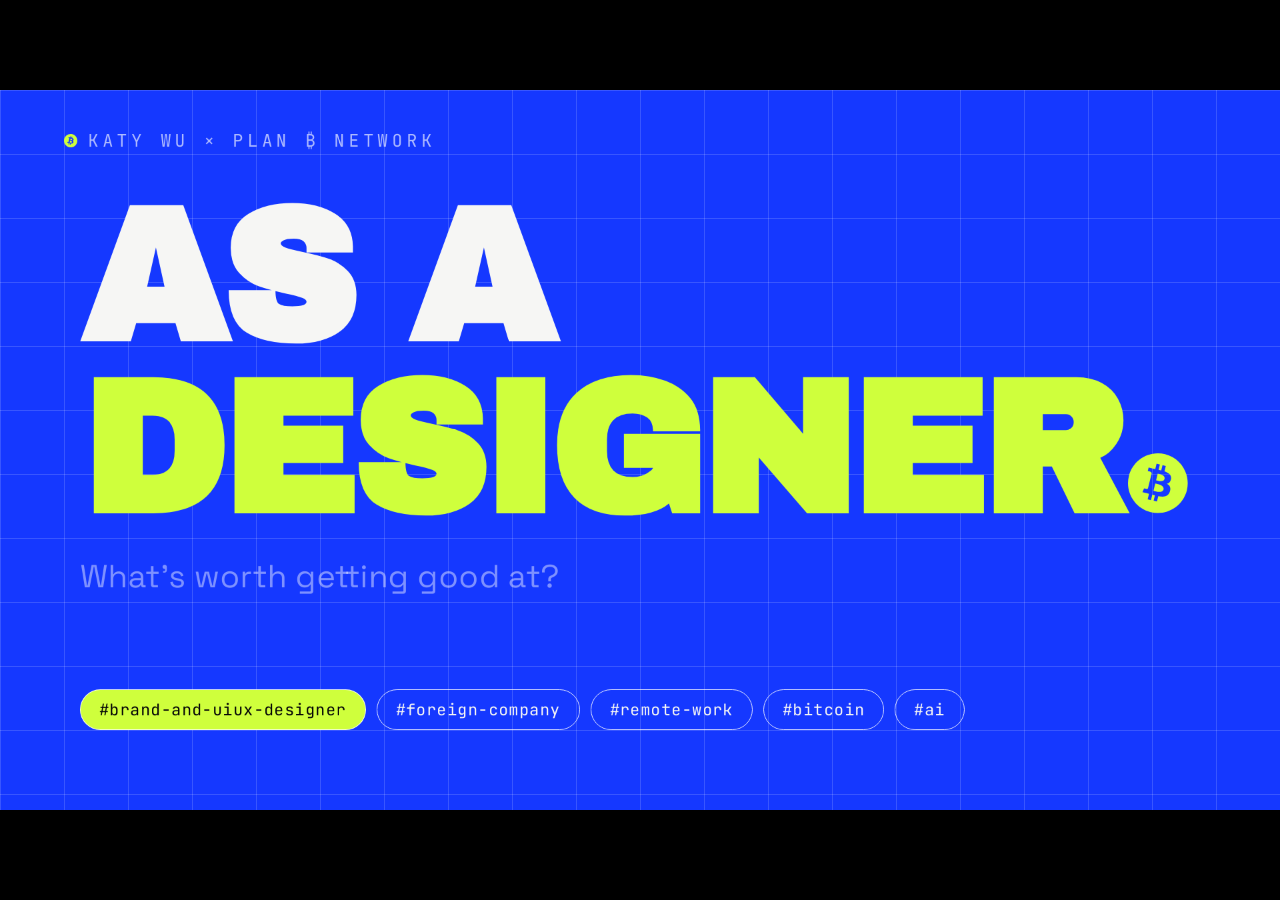
==== commit 5f2644d9: "Fix contact web URL: katy221.com → katy21.com Co-Authored-By: Claude Sonnet 4.6 <noreply@anthropic.c" ====
--- a/deck.html
+++ b/deck.html
@@ -1356,7 +1356,7 @@
     <div style="display:grid;grid-template-columns:max-content 1fr;column-gap:60px;row-gap:20px;font-family:'JetBrains Mono',monospace;font-size:36px;letter-spacing:0.1em;color:var(--ink);text-transform:uppercase;">
       <span>/ Email</span><span>katy.wu@jan3.com</span>
       <span>/ X</span><span>@katywuu</span>
-      <span>/ Web</span><span>katy221.com</span>
+      <span>/ Web</span><span>katy21.com</span>
     </div>
     <p style="font-size:30px;color:var(--muted-blue);max-width:1000px;">"If there was anything you didn't get to ask tonight — feel free to reach out anytime."</p>
   </div>
